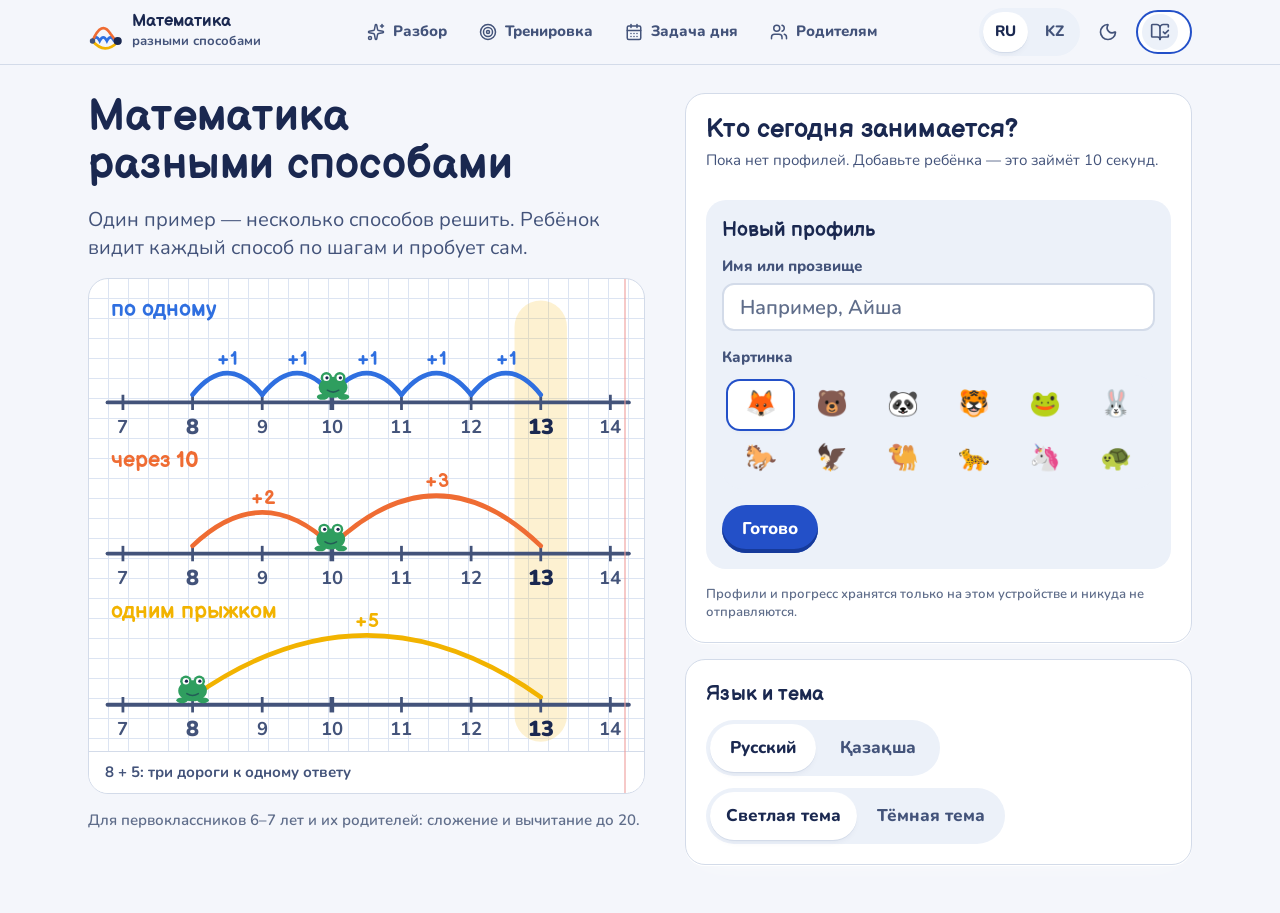
==== index.html @ a52cf0d3 "Сайт: сборка «Математика разными способами» Готовая сборка веб-приложения для GitHub Pages: index.ht" ====
<!doctype html>
<html lang="ru">
  <head>
    <meta charset="UTF-8" />
    <title>Математика разными способами</title>
    <meta name="viewport" content="width=device-width, initial-scale=1, viewport-fit=cover" />
    <meta name="description" content="Сложение и вычитание до 20 для первоклассников: каждый пример — несколькими способами, по шагам, на русском и казахском." />
    <meta name="color-scheme" content="light dark" />
    <link
      rel="icon"
      href="data:image/svg+xml,%3Csvg xmlns='http://www.w3.org/2000/svg' viewBox='0 0 40 40'%3E%3Crect width='40' height='40' rx='10' fill='%232350c8'/%3E%3Cpath d='M6 28 Q10 18 14 28 Q18 18 22 28' fill='none' stroke='%23fff' stroke-width='3' stroke-linecap='round'/%3E%3Cpath d='M6 28 Q20 6 33 27' fill='none' stroke='%23f2b300' stroke-width='3' stroke-linecap='round'/%3E%3Ccircle cx='33' cy='28' r='4' fill='%23fff'/%3E%3C/svg%3E"
    />
    <style>
      /* first paint before the bundle loads: the page background already follows the theme */
      :root { --paper: #f4f6fb; --ink: #1a2850; }
      @media (prefers-color-scheme: dark) { :root:not([data-theme='light']) { --paper: #151f1c; --ink: #eef3ec; color-scheme: dark; } }
      :root[data-theme='dark'] { --paper: #151f1c; --ink: #eef3ec; color-scheme: dark; }
      html, body { height: 100%; }
      body { margin: 0; background: var(--paper); color: var(--ink); }
    </style>
    <script type="module" crossorigin src="./assets/index-Cogs1xoX.js"></script>
    <link rel="stylesheet" crossorigin href="./assets/style-BTYSxOY4.css">
  </head>
  <body>
    <div id="root"></div>
    <noscript>Включите JavaScript, чтобы открыть приложение. / Қосымшаны ашу үшін JavaScript қосыңыз.</noscript>
  </body>
</html>
---- assets/style-BTYSxOY4.css ----
@font-face{font-family:Nunito Variable;font-style:normal;font-display:swap;font-weight:200 1000;src:url([data-uri]) format("woff2-variations");unicode-range:U+0460-052F,U+1C80-1C8A,U+20B4,U+2DE0-2DFF,U+A640-A69F,U+FE2E-FE2F}@font-face{font-family:Nunito Variable;font-style:normal;font-display:swap;font-weight:200 1000;src:url([data-uri]) format("woff2-variations");unicode-range:U+0301,U+0400-045F,U+0490-0491,U+04B0-04B1,U+2116}@font-face{font-family:Nunito Variable;font-style:normal;font-display:swap;font-weight:200 1000;src:url([data-uri]) format("woff2-variations");unicode-range:U+0000-00FF,U+0131,U+0152-0153,U+02BB-02BC,U+02C6,U+02DA,U+02DC,U+0304,U+0308,U+0329,U+2000-206F,U+20AC,U+2122,U+2191,U+2193,U+2212,U+2215,U+FEFF,U+FFFD}@font-face{font-family:Balsamiq Sans;font-style:normal;font-display:swap;font-weight:700;src:url([data-uri]) format("woff2");unicode-range:U+0460-052F,U+1C80-1C8A,U+20B4,U+2DE0-2DFF,U+A640-A69F,U+FE2E-FE2F}@font-face{font-family:Balsamiq Sans;font-style:normal;font-display:swap;font-weight:700;src:url([data-uri]) format("woff2");unicode-range:U+0301,U+0400-045F,U+0490-0491,U+04B0-04B1,U+2116}@font-face{font-family:Balsamiq Sans;font-style:normal;font-display:swap;font-weight:700;src:url([data-uri]) format("woff2");unicode-range:U+0000-00FF,U+0131,U+0152-0153,U+02BB-02BC,U+02C6,U+02DA,U+02DC,U+0304,U+0308,U+0329,U+2000-206F,U+20AC,U+2122,U+2191,U+2193,U+2212,U+2215,U+FEFF,U+FFFD}*,:before,:after{--tw-border-spacing-x: 0;--tw-border-spacing-y: 0;--tw-translate-x: 0;--tw-translate-y: 0;--tw-rotate: 0;--tw-skew-x: 0;--tw-skew-y: 0;--tw-scale-x: 1;--tw-scale-y: 1;--tw-pan-x: ;--tw-pan-y: ;--tw-pinch-zoom: ;--tw-scroll-snap-strictness: proximity;--tw-gradient-from-position: ;--tw-gradient-via-position: ;--tw-gradient-to-position: ;--tw-ordinal: ;--tw-slashed-zero: ;--tw-numeric-figure: ;--tw-numeric-spacing: ;--tw-numeric-fraction: ;--tw-ring-inset: ;--tw-ring-offset-width: 0px;--tw-ring-offset-color: #fff;--tw-ring-color: rgb(59 130 246 / .5);--tw-ring-offset-shadow: 0 0 #0000;--tw-ring-shadow: 0 0 #0000;--tw-shadow: 0 0 #0000;--tw-shadow-colored: 0 0 #0000;--tw-blur: ;--tw-brightness: ;--tw-contrast: ;--tw-grayscale: ;--tw-hue-rotate: ;--tw-invert: ;--tw-saturate: ;--tw-sepia: ;--tw-drop-shadow: ;--tw-backdrop-blur: ;--tw-backdrop-brightness: ;--tw-backdrop-contrast: ;--tw-backdrop-grayscale: ;--tw-backdrop-hue-rotate: ;--tw-backdrop-invert: ;--tw-backdrop-opacity: ;--tw-backdrop-saturate: ;--tw-backdrop-sepia: ;--tw-contain-size: ;--tw-contain-layout: ;--tw-contain-paint: ;--tw-contain-style: }::backdrop{--tw-border-spacing-x: 0;--tw-border-spacing-y: 0;--tw-translate-x: 0;--tw-translate-y: 0;--tw-rotate: 0;--tw-skew-x: 0;--tw-skew-y: 0;--tw-scale-x: 1;--tw-scale-y: 1;--tw-pan-x: ;--tw-pan-y: ;--tw-pinch-zoom: ;--tw-scroll-snap-strictness: proximity;--tw-gradient-from-position: ;--tw-gradient-via-position: ;--tw-gradient-to-position: ;--tw-ordinal: ;--tw-slashed-zero: ;--tw-numeric-figure: ;--tw-numeric-spacing: ;--tw-numeric-fraction: ;--tw-ring-inset: ;--tw-ring-offset-width: 0px;--tw-ring-offset-color: #fff;--tw-ring-color: rgb(59 130 246 / .5);--tw-ring-offset-shadow: 0 0 #0000;--tw-ring-shadow: 0 0 #0000;--tw-shadow: 0 0 #0000;--tw-shadow-colored: 0 0 #0000;--tw-blur: ;--tw-brightness: ;--tw-contrast: ;--tw-grayscale: ;--tw-hue-rotate: ;--tw-invert: ;--tw-saturate: ;--tw-sepia: ;--tw-drop-shadow: ;--tw-backdrop-blur: ;--tw-backdrop-brightness: ;--tw-backdrop-contrast: ;--tw-backdrop-grayscale: ;--tw-backdrop-hue-rotate: ;--tw-backdrop-invert: ;--tw-backdrop-opacity: ;--tw-backdrop-saturate: ;--tw-backdrop-sepia: ;--tw-contain-size: ;--tw-contain-layout: ;--tw-contain-paint: ;--tw-contain-style: }*,:before,:after{box-sizing:border-box;border-width:0;border-style:solid;border-color:#e5e7eb}:before,:after{--tw-content: ""}html,:host{line-height:1.5;-webkit-text-size-adjust:100%;-moz-tab-size:4;-o-tab-size:4;tab-size:4;font-family:ui-sans-serif,system-ui,sans-serif,"Apple Color Emoji","Segoe UI Emoji",Segoe UI Symbol,"Noto Color Emoji";font-feature-settings:normal;font-variation-settings:normal;-webkit-tap-highlight-color:transparent}body{margin:0;line-height:inherit}hr{height:0;color:inherit;border-top-width:1px}abbr:where([title]){-webkit-text-decoration:underline dotted;text-decoration:underline dotted}h1,h2,h3,h4,h5,h6{font-size:inherit;font-weight:inherit}a{color:inherit;text-decoration:inherit}b,strong{font-weight:bolder}code,kbd,samp,pre{font-family:ui-monospace,SFMono-Regular,Menlo,Monaco,Consolas,Liberation Mono,Courier New,monospace;font-feature-settings:normal;font-variation-settings:normal;font-size:1em}small{font-size:80%}sub,sup{font-size:75%;line-height:0;position:relative;vertical-align:baseline}sub{bottom:-.25em}sup{top:-.5em}table{text-indent:0;border-color:inherit;border-collapse:collapse}button,input,optgroup,select,textarea{font-family:inherit;font-feature-settings:inherit;font-variation-settings:inherit;font-size:100%;font-weight:inherit;line-height:inherit;letter-spacing:inherit;color:inherit;margin:0;padding:0}button,select{text-transform:none}button,input:where([type=button]),input:where([type=reset]),input:where([type=submit]){-webkit-appearance:button;background-color:transparent;background-image:none}:-moz-focusring{outline:auto}:-moz-ui-invalid{box-shadow:none}progress{vertical-align:baseline}::-webkit-inner-spin-button,::-webkit-outer-spin-button{height:auto}[type=search]{-webkit-appearance:textfield;outline-offset:-2px}::-webkit-search-decoration{-webkit-appearance:none}::-webkit-file-upload-button{-webkit-appearance:button;font:inherit}summary{display:list-item}blockquote,dl,dd,h1,h2,h3,h4,h5,h6,hr,figure,p,pre{margin:0}fieldset{margin:0;padding:0}legend{padding:0}ol,ul,menu{list-style:none;margin:0;padding:0}dialog{padding:0}textarea{resize:vertical}input::-moz-placeholder,textarea::-moz-placeholder{opacity:1;color:#9ca3af}input::placeholder,textarea::placeholder{opacity:1;color:#9ca3af}button,[role=button]{cursor:pointer}:disabled{cursor:default}img,svg,video,canvas,audio,iframe,embed,object{display:block;vertical-align:middle}img,video{max-width:100%;height:auto}[hidden]:where(:not([hidden=until-found])){display:none}html{-webkit-text-size-adjust:100%;-moz-text-size-adjust:100%;text-size-adjust:100%}body{margin:0;background:var(--paper);color:var(--ink);font-family:var(--font-body);font-size:1.0625rem;line-height:1.6;font-feature-settings:"tnum" 0;-webkit-font-smoothing:antialiased;-webkit-tap-highlight-color:transparent;overflow-x:hidden;overflow-x:clip}h1,h2,h3{font-family:var(--font-display);font-weight:700;text-wrap:balance;letter-spacing:.005em}button,input{font:inherit;color:inherit}:focus-visible{outline:3px solid var(--pen);outline-offset:2px}::-moz-selection{background:var(--pen-soft);color:var(--ink)}::selection{background:var(--pen-soft);color:var(--ink)}.notebook{position:relative;background-color:var(--sheet);background-image:linear-gradient(var(--grid) 1px,transparent 1px),linear-gradient(90deg,var(--grid) 1px,transparent 1px);background-size:20px 20px;background-position:-1px -1px}.notebook:after{content:"";position:absolute;top:0;bottom:0;right:18px;width:2px;background:var(--margin);opacity:.55;pointer-events:none}.math-line{font-family:var(--font-body);font-weight:800;font-variant-numeric:tabular-nums;letter-spacing:.01em}.label-caps{font-size:.8125rem;font-weight:800;letter-spacing:.06em;text-transform:uppercase}.no-scrollbar{scrollbar-width:none}.no-scrollbar::-webkit-scrollbar{display:none}.sr-only{position:absolute;width:1px;height:1px;padding:0;margin:-1px;overflow:hidden;clip:rect(0,0,0,0);white-space:nowrap;border-width:0}.fixed{position:fixed}.absolute{position:absolute}.relative{position:relative}.sticky{position:sticky}.inset-0{top:0;right:0;bottom:0;left:0}.inset-x-0{left:0;right:0}.inset-y-0{top:0;bottom:0}.bottom-0{bottom:0}.left-0{left:0}.left-1\/2{left:50%}.right-0{right:0}.right-3{right:.75rem}.top-1\/2{top:50%}.top-3{top:.75rem}.top-full{top:100%}.isolate{isolation:isolate}.-z-10{z-index:-10}.z-30{z-index:30}.z-40{z-index:40}.z-50{z-index:50}.order-1{order:1}.order-2{order:2}.col-span-2{grid-column:span 2 / span 2}.mx-auto{margin-left:auto;margin-right:auto}.-mt-2{margin-top:-.5rem}.mb-2{margin-bottom:.5rem}.mb-3{margin-bottom:.75rem}.ml-1\.5{margin-left:.375rem}.ml-auto{margin-left:auto}.mt-0\.5{margin-top:.125rem}.mt-1{margin-top:.25rem}.mt-2{margin-top:.5rem}.mt-3{margin-top:.75rem}.mt-4{margin-top:1rem}.mt-5{margin-top:1.25rem}.line-clamp-2{overflow:hidden;display:-webkit-box;-webkit-box-orient:vertical;-webkit-line-clamp:2}.line-clamp-3{overflow:hidden;display:-webkit-box;-webkit-box-orient:vertical;-webkit-line-clamp:3}.block{display:block}.inline-block{display:inline-block}.flex{display:flex}.inline-flex{display:inline-flex}.table{display:table}.grid{display:grid}.inline-grid{display:inline-grid}.hidden{display:none}.h-10{height:2.5rem}.h-11{height:2.75rem}.h-12{height:3rem}.h-14{height:3.5rem}.h-16{height:4rem}.h-2{height:.5rem}.h-20{height:5rem}.h-3{height:.75rem}.h-4{height:1rem}.h-5{height:1.25rem}.h-6{height:1.5rem}.h-7{height:1.75rem}.h-8{height:2rem}.h-9{height:2.25rem}.h-\[1\.25em\]{height:1.25em}.h-\[1\.45em\]{height:1.45em}.h-\[18px\]{height:18px}.h-\[4\.25rem\]{height:4.25rem}.h-\[68px\]{height:68px}.h-auto{height:auto}.h-full{height:100%}.max-h-\[180px\]{max-height:180px}.max-h-\[300px\]{max-height:300px}.max-h-\[calc\(100dvh-24px\)\]{max-height:calc(100dvh - 24px)}.min-h-10{min-height:2.5rem}.min-h-\[3\.5rem\]{min-height:3.5rem}.min-h-\[56px\]{min-height:56px}.min-h-\[60px\]{min-height:60px}.min-h-full{min-height:100%}.w-11{width:2.75rem}.w-12{width:3rem}.w-14{width:3.5rem}.w-16{width:4rem}.w-2{width:.5rem}.w-28{width:7rem}.w-4{width:1rem}.w-5{width:1.25rem}.w-6{width:1.5rem}.w-7{width:1.75rem}.w-8{width:2rem}.w-9{width:2.25rem}.w-\[1\.6em\]{width:1.6em}.w-\[18px\]{width:18px}.w-\[4\.25rem\]{width:4.25rem}.w-\[4\.5rem\]{width:4.5rem}.w-\[calc\(100vw-24px\)\]{width:calc(100vw - 24px)}.w-\[calc\(100vw-32px\)\]{width:calc(100vw - 32px)}.w-\[min\(18rem\,80vw\)\]{width:min(18rem,80vw)}.w-full{width:100%}.min-w-0{min-width:0px}.min-w-\[1\.6em\]{min-width:1.6em}.min-w-\[44px\]{min-width:44px}.min-w-\[8\.5rem\]{min-width:8.5rem}.max-w-2xl{max-width:42rem}.max-w-6xl{max-width:72rem}.max-w-\[16rem\]{max-width:16rem}.max-w-\[34rem\]{max-width:34rem}.max-w-\[65ch\]{max-width:65ch}.max-w-\[7rem\]{max-width:7rem}.max-w-full{max-width:100%}.max-w-md{max-width:28rem}.max-w-xl{max-width:36rem}.max-w-xs{max-width:20rem}.flex-1{flex:1 1 0%}.shrink{flex-shrink:1}.shrink-0{flex-shrink:0}.basis-\[14rem\]{flex-basis:14rem}.-translate-x-1\/2{--tw-translate-x: -50%;transform:translate(var(--tw-translate-x),var(--tw-translate-y)) rotate(var(--tw-rotate)) skew(var(--tw-skew-x)) skewY(var(--tw-skew-y)) scaleX(var(--tw-scale-x)) scaleY(var(--tw-scale-y))}.-translate-y-1\/2{--tw-translate-y: -50%;transform:translate(var(--tw-translate-x),var(--tw-translate-y)) rotate(var(--tw-rotate)) skew(var(--tw-skew-x)) skewY(var(--tw-skew-y)) scaleX(var(--tw-scale-x)) scaleY(var(--tw-scale-y))}.transform{transform:translate(var(--tw-translate-x),var(--tw-translate-y)) rotate(var(--tw-rotate)) skew(var(--tw-skew-x)) skewY(var(--tw-skew-y)) scaleX(var(--tw-scale-x)) scaleY(var(--tw-scale-y))}@keyframes pop{0%{transform:scale(.85);opacity:.4}60%{transform:scale(1.06);opacity:1}to{transform:scale(1);opacity:1}}.animate-pop{animation:pop .35s ease-out}@keyframes shake{0%,to{transform:translate(0)}20%{transform:translate(-6px)}40%{transform:translate(6px)}60%{transform:translate(-4px)}80%{transform:translate(4px)}}.animate-shake{animation:shake .45s ease-in-out}.touch-none{touch-action:none}.select-none{-webkit-user-select:none;-moz-user-select:none;user-select:none}.resize{resize:both}.scroll-mt-20{scroll-margin-top:5rem}.grid-cols-1{grid-template-columns:repeat(1,minmax(0,1fr))}.grid-cols-2{grid-template-columns:repeat(2,minmax(0,1fr))}.grid-cols-3{grid-template-columns:repeat(3,minmax(0,1fr))}.grid-cols-4{grid-template-columns:repeat(4,minmax(0,1fr))}.grid-cols-6{grid-template-columns:repeat(6,minmax(0,1fr))}.flex-col{flex-direction:column}.flex-wrap{flex-wrap:wrap}.place-items-center{place-items:center}.items-start{align-items:flex-start}.items-end{align-items:flex-end}.items-center{align-items:center}.items-baseline{align-items:baseline}.justify-start{justify-content:flex-start}.justify-end{justify-content:flex-end}.justify-center{justify-content:center}.justify-between{justify-content:space-between}.gap-1{gap:.25rem}.gap-1\.5{gap:.375rem}.gap-2{gap:.5rem}.gap-2\.5{gap:.625rem}.gap-3{gap:.75rem}.gap-4{gap:1rem}.gap-5{gap:1.25rem}.gap-6{gap:1.5rem}.gap-x-1\.5{-moz-column-gap:.375rem;column-gap:.375rem}.gap-x-2{-moz-column-gap:.5rem;column-gap:.5rem}.gap-x-3{-moz-column-gap:.75rem;column-gap:.75rem}.gap-y-1{row-gap:.25rem}.self-start{align-self:flex-start}.self-center{align-self:center}.self-stretch{align-self:stretch}.overflow-hidden{overflow:hidden}.overflow-x-auto{overflow-x:auto}.overflow-y-auto{overflow-y:auto}.truncate{overflow:hidden;text-overflow:ellipsis;white-space:nowrap}.whitespace-normal{white-space:normal}.whitespace-nowrap{white-space:nowrap}.whitespace-pre-line{white-space:pre-line}.rounded{border-radius:.25rem}.rounded-\[22px\]{border-radius:22px}.rounded-card{border-radius:20px}.rounded-chip{border-radius:12px}.rounded-full{border-radius:9999px}.rounded-sheet{border-radius:26px}.border{border-width:1px}.border-2{border-width:2px}.border-\[3px\]{border-width:3px}.border-b{border-bottom-width:1px}.border-t{border-top-width:1px}.border-dashed{border-style:dashed}.border-line{border-color:var(--line)}.border-ok{border-color:var(--ok)}.border-oops{border-color:var(--oops)}.border-pen{border-color:var(--pen)}.border-pen-soft{border-color:var(--pen-soft)}.border-ten{border-color:var(--ten)}.border-transparent{border-color:transparent}.bg-\[var\(--shadow\)\]{background-color:var(--shadow)}.bg-line{background-color:var(--line)}.bg-ok{background-color:var(--ok)}.bg-ok-soft{background-color:var(--ok-soft)}.bg-oops{background-color:var(--oops)}.bg-oops-soft{background-color:var(--oops-soft)}.bg-paper{background-color:var(--paper)}.bg-pen{background-color:var(--pen)}.bg-pen-soft{background-color:var(--pen-soft)}.bg-sheet{background-color:var(--sheet)}.bg-sheet-2{background-color:var(--sheet-2)}.bg-ten{background-color:var(--ten)}.fill-star{fill:var(--star)}.p-0\.5{padding:.125rem}.p-1{padding:.25rem}.p-1\.5{padding:.375rem}.p-2{padding:.5rem}.p-3{padding:.75rem}.p-4{padding:1rem}.p-5{padding:1.25rem}.p-6{padding:1.5rem}.px-0{padding-left:0;padding-right:0}.px-0\.5{padding-left:.125rem;padding-right:.125rem}.px-1{padding-left:.25rem;padding-right:.25rem}.px-1\.5{padding-left:.375rem;padding-right:.375rem}.px-2{padding-left:.5rem;padding-right:.5rem}.px-3{padding-left:.75rem;padding-right:.75rem}.px-3\.5{padding-left:.875rem;padding-right:.875rem}.px-4{padding-left:1rem;padding-right:1rem}.px-5{padding-left:1.25rem;padding-right:1.25rem}.px-7{padding-left:1.75rem;padding-right:1.75rem}.py-1{padding-top:.25rem;padding-bottom:.25rem}.py-1\.5{padding-top:.375rem;padding-bottom:.375rem}.py-2{padding-top:.5rem;padding-bottom:.5rem}.py-2\.5{padding-top:.625rem;padding-bottom:.625rem}.py-5{padding-top:1.25rem;padding-bottom:1.25rem}.py-6{padding-top:1.5rem;padding-bottom:1.5rem}.py-8{padding-top:2rem;padding-bottom:2rem}.pb-\[calc\(var\(--nav-h\)\+env\(safe-area-inset-bottom\,0px\)\+28px\)\]{padding-bottom:calc(var(--nav-h) + env(safe-area-inset-bottom,0px) + 28px)}.pl-1{padding-left:.25rem}.pr-1{padding-right:.25rem}.pr-12{padding-right:3rem}.pt-0\.5{padding-top:.125rem}.pt-1{padding-top:.25rem}.pt-14{padding-top:3.5rem}.pt-3{padding-top:.75rem}.pt-5{padding-top:1.25rem}.text-left{text-align:left}.text-center{text-align:center}.align-middle{vertical-align:middle}.font-display{font-family:var(--font-display)}.text-\[0\.75rem\]{font-size:.75rem}.text-\[0\.875rem\]{font-size:.875rem}.text-\[1\.05rem\]{font-size:1.05rem}.text-\[1\.2rem\]{font-size:1.2rem}.text-\[1\.35rem\]{font-size:1.35rem}.text-\[1\.3rem\]{font-size:1.3rem}.text-\[1\.5rem\]{font-size:1.5rem}.text-\[1\.6rem\]{font-size:1.6rem}.text-\[1\.75rem\]{font-size:1.75rem}.text-\[1\.7rem\]{font-size:1.7rem}.text-\[1\.8rem\]{font-size:1.8rem}.text-\[1\.9rem\]{font-size:1.9rem}.text-\[2\.4rem\]{font-size:2.4rem}.text-\[2\.6rem\]{font-size:2.6rem}.text-\[2rem\]{font-size:2rem}.text-body{font-size:1.0625rem;line-height:1.6rem}.text-cap{font-size:.8125rem;line-height:1.15rem}.text-h1{font-size:2.125rem;line-height:2.5rem}.text-h2{font-size:1.625rem;line-height:2rem}.text-lead{font-size:1.25rem;line-height:1.75rem}.text-small{font-size:.9375rem;line-height:1.35rem}.font-bold{font-weight:700}.font-extrabold{font-weight:800}.font-semibold{font-weight:600}.uppercase{text-transform:uppercase}.tabular-nums{--tw-numeric-spacing: tabular-nums;font-variant-numeric:var(--tw-ordinal) var(--tw-slashed-zero) var(--tw-numeric-figure) var(--tw-numeric-spacing) var(--tw-numeric-fraction)}.leading-10{line-height:2.5rem}.leading-7{line-height:1.75rem}.leading-8{line-height:2rem}.leading-\[1\.1\]{line-height:1.1}.leading-none{line-height:1}.leading-relaxed{line-height:1.625}.leading-snug{line-height:1.375}.leading-tight{line-height:1.25}.tracking-wide{letter-spacing:.025em}.text-ink{color:var(--ink)}.text-ink-2{color:var(--ink-2)}.text-ink-3{color:var(--ink-3)}.text-ok{color:var(--ok)}.text-oops{color:var(--oops)}.text-part-b{color:var(--part-b)}.text-pen{color:var(--pen)}.text-pen-ink{color:var(--pen-ink)}.text-sheet{color:var(--sheet)}.text-star{color:var(--star)}.text-ten{color:var(--ten)}.opacity-100{opacity:1}.opacity-50{opacity:.5}.opacity-80{opacity:.8}.shadow{--tw-shadow: 0 1px 3px 0 rgb(0 0 0 / .1), 0 1px 2px -1px rgb(0 0 0 / .1);--tw-shadow-colored: 0 1px 3px 0 var(--tw-shadow-color), 0 1px 2px -1px var(--tw-shadow-color);box-shadow:var(--tw-ring-offset-shadow, 0 0 #0000),var(--tw-ring-shadow, 0 0 #0000),var(--tw-shadow)}.shadow-\[inset_0_-3px_0_var\(--press\)\]{--tw-shadow: inset 0 -3px 0 var(--press);--tw-shadow-colored: inset 0 -3px 0 var(--tw-shadow-color);box-shadow:var(--tw-ring-offset-shadow, 0 0 #0000),var(--tw-ring-shadow, 0 0 #0000),var(--tw-shadow)}.shadow-\[inset_0_-4px_0_var\(--pen-edge\)\]{--tw-shadow: inset 0 -4px 0 var(--pen-edge);--tw-shadow-colored: inset 0 -4px 0 var(--tw-shadow-color);box-shadow:var(--tw-ring-offset-shadow, 0 0 #0000),var(--tw-ring-shadow, 0 0 #0000),var(--tw-shadow)}.shadow-\[inset_0_-4px_0_var\(--press\)\]{--tw-shadow: inset 0 -4px 0 var(--press);--tw-shadow-colored: inset 0 -4px 0 var(--tw-shadow-color);box-shadow:var(--tw-ring-offset-shadow, 0 0 #0000),var(--tw-ring-shadow, 0 0 #0000),var(--tw-shadow)}.shadow-lift{--tw-shadow: 0 2px 0 var(--line), 0 14px 34px -16px var(--shadow);--tw-shadow-colored: 0 2px 0 var(--tw-shadow-color), 0 14px 34px -16px var(--tw-shadow-color);box-shadow:var(--tw-ring-offset-shadow, 0 0 #0000),var(--tw-ring-shadow, 0 0 #0000),var(--tw-shadow)}.shadow-none{--tw-shadow: 0 0 #0000;--tw-shadow-colored: 0 0 #0000;box-shadow:var(--tw-ring-offset-shadow, 0 0 #0000),var(--tw-ring-shadow, 0 0 #0000),var(--tw-shadow)}.shadow-sheet{--tw-shadow: 0 1px 0 var(--line), 0 10px 30px -18px var(--shadow);--tw-shadow-colored: 0 1px 0 var(--tw-shadow-color), 0 10px 30px -18px var(--tw-shadow-color);box-shadow:var(--tw-ring-offset-shadow, 0 0 #0000),var(--tw-ring-shadow, 0 0 #0000),var(--tw-shadow);--tw-shadow-color: var(--sheet);--tw-shadow: var(--tw-shadow-colored)}.filter{filter:var(--tw-blur) var(--tw-brightness) var(--tw-contrast) var(--tw-grayscale) var(--tw-hue-rotate) var(--tw-invert) var(--tw-saturate) var(--tw-sepia) var(--tw-drop-shadow)}.backdrop-blur-\[2px\]{--tw-backdrop-blur: blur(2px);-webkit-backdrop-filter:var(--tw-backdrop-blur) var(--tw-backdrop-brightness) var(--tw-backdrop-contrast) var(--tw-backdrop-grayscale) var(--tw-backdrop-hue-rotate) var(--tw-backdrop-invert) var(--tw-backdrop-opacity) var(--tw-backdrop-saturate) var(--tw-backdrop-sepia);backdrop-filter:var(--tw-backdrop-blur) var(--tw-backdrop-brightness) var(--tw-backdrop-contrast) var(--tw-backdrop-grayscale) var(--tw-backdrop-hue-rotate) var(--tw-backdrop-invert) var(--tw-backdrop-opacity) var(--tw-backdrop-saturate) var(--tw-backdrop-sepia)}.transition{transition-property:color,background-color,border-color,text-decoration-color,fill,stroke,opacity,box-shadow,transform,filter,backdrop-filter;transition-timing-function:cubic-bezier(.4,0,.2,1);transition-duration:.15s}.transition-\[transform\,background-color\,border-color\]{transition-property:transform,background-color,border-color;transition-timing-function:cubic-bezier(.4,0,.2,1);transition-duration:.15s}.transition-\[transform\,background-color\]{transition-property:transform,background-color;transition-timing-function:cubic-bezier(.4,0,.2,1);transition-duration:.15s}.transition-\[transform\,box-shadow\,background-color\,border-color\,color\,filter\]{transition-property:transform,box-shadow,background-color,border-color,color,filter;transition-timing-function:cubic-bezier(.4,0,.2,1);transition-duration:.15s}.transition-all{transition-property:all;transition-timing-function:cubic-bezier(.4,0,.2,1);transition-duration:.15s}.transition-colors{transition-property:color,background-color,border-color,text-decoration-color,fill,stroke;transition-timing-function:cubic-bezier(.4,0,.2,1);transition-duration:.15s}.transition-transform{transition-property:transform;transition-timing-function:cubic-bezier(.4,0,.2,1);transition-duration:.15s}.duration-150{transition-duration:.15s}.duration-500{transition-duration:.5s}@keyframes enter{0%{opacity:var(--tw-enter-opacity, 1);transform:translate3d(var(--tw-enter-translate-x, 0),var(--tw-enter-translate-y, 0),0) scale3d(var(--tw-enter-scale, 1),var(--tw-enter-scale, 1),var(--tw-enter-scale, 1)) rotate(var(--tw-enter-rotate, 0))}}@keyframes exit{to{opacity:var(--tw-exit-opacity, 1);transform:translate3d(var(--tw-exit-translate-x, 0),var(--tw-exit-translate-y, 0),0) scale3d(var(--tw-exit-scale, 1),var(--tw-exit-scale, 1),var(--tw-exit-scale, 1)) rotate(var(--tw-exit-rotate, 0))}}.duration-150{animation-duration:.15s}.duration-500{animation-duration:.5s}.\[overflow-wrap\:anywhere\]{overflow-wrap:anywhere}:root{--paper: #f4f6fb;--sheet: #ffffff;--sheet-2: #ecf1f9;--grid: #dce4f2;--margin: #ee9d9b;--ink: #1a2850;--ink-2: #43537a;--ink-3: #5f6d8a;--line: #d3dbe9;--press: #c5cfe2;--pen: #2350c8;--pen-ink: #ffffff;--pen-soft: #e2eafc;--pen-edge: #163a9a;--frog: #2f9e5f;--eye: #ffffff;--part-a: #2f6fe0;--part-b: #ef6c33;--ten: #f2b300;--on-a: #ffffff;--on-b: #1a2850;--on-ten: #1a2850;--ok: #157f4f;--ok-soft: #dcf2e6;--oops: #c4384f;--oops-soft: #fbe4e8;--star: #f2a900;--shadow: rgba(26, 40, 80, .16);--font-display: "Balsamiq Sans", "Nunito Variable", ui-rounded, "Segoe UI", system-ui, sans-serif;--font-body: "Nunito Variable", ui-rounded, "SF Pro Rounded", "Segoe UI", Roboto, "Noto Sans", Arial, sans-serif;--bar-h: 64px;--nav-h: 68px}@media(prefers-color-scheme:dark){:root:not([data-theme=light]){--paper: #151f1c;--sheet: #1c2925;--sheet-2: #24342e;--grid: #2a3b35;--margin: #7c4a48;--ink: #eef3ec;--ink-2: #c4cfc6;--ink-3: #a3b2a8;--line: #33463f;--press: #0f1714;--pen: #92b5ff;--pen-ink: #0d1a33;--pen-soft: #233348;--pen-edge: #5b7fd0;--frog: #5cc98f;--eye: #f4f7f2;--part-a: #80aaff;--part-b: #ff9d6f;--ten: #ffd35a;--on-a: #0d1a33;--on-b: #2b1408;--on-ten: #2a2005;--ok: #6ad6a1;--ok-soft: #1b3a2c;--oops: #ff93a5;--oops-soft: #3c2329;--star: #ffd35a;--shadow: rgba(0, 0, 0, .45);color-scheme:dark}}:root[data-theme=dark]{--paper: #151f1c;--sheet: #1c2925;--sheet-2: #24342e;--grid: #2a3b35;--margin: #7c4a48;--ink: #eef3ec;--ink-2: #c4cfc6;--ink-3: #a3b2a8;--line: #33463f;--press: #0f1714;--pen: #92b5ff;--pen-ink: #0d1a33;--pen-soft: #233348;--pen-edge: #5b7fd0;--frog: #5cc98f;--eye: #f4f7f2;--part-a: #80aaff;--part-b: #ff9d6f;--ten: #ffd35a;--on-a: #0d1a33;--on-b: #2b1408;--on-ten: #2a2005;--ok: #6ad6a1;--ok-soft: #1b3a2c;--oops: #ff93a5;--oops-soft: #3c2329;--star: #ffd35a;--shadow: rgba(0, 0, 0, .45);color-scheme:dark}@media(prefers-reduced-motion:reduce){*,*:before,*:after{animation-duration:.01ms!important;animation-iteration-count:1!important;transition-duration:.01ms!important;scroll-behavior:auto!important}}.first-letter\:uppercase:first-letter{text-transform:uppercase}.placeholder\:font-semibold::-moz-placeholder{font-weight:600}.placeholder\:font-semibold::placeholder{font-weight:600}.placeholder\:text-ink-3::-moz-placeholder{color:var(--ink-3)}.placeholder\:text-ink-3::placeholder{color:var(--ink-3)}.hover\:border-pen:hover{border-color:var(--pen)}.hover\:bg-sheet-2:hover{background-color:var(--sheet-2)}.hover\:text-ink:hover{color:var(--ink)}.hover\:brightness-110:hover{--tw-brightness: brightness(1.1);filter:var(--tw-blur) var(--tw-brightness) var(--tw-contrast) var(--tw-grayscale) var(--tw-hue-rotate) var(--tw-invert) var(--tw-saturate) var(--tw-sepia) var(--tw-drop-shadow)}.hover\:brightness-\[0\.97\]:hover{--tw-brightness: brightness(.97);filter:var(--tw-blur) var(--tw-brightness) var(--tw-contrast) var(--tw-grayscale) var(--tw-hue-rotate) var(--tw-invert) var(--tw-saturate) var(--tw-sepia) var(--tw-drop-shadow)}.focus\:border-pen:focus{border-color:var(--pen)}.focus\:outline-none:focus{outline:2px solid transparent;outline-offset:2px}.focus-visible\:outline-none:focus-visible{outline:2px solid transparent;outline-offset:2px}.active\:translate-y-\[2px\]:active{--tw-translate-y: 2px;transform:translate(var(--tw-translate-x),var(--tw-translate-y)) rotate(var(--tw-rotate)) skew(var(--tw-skew-x)) skewY(var(--tw-skew-y)) scaleX(var(--tw-scale-x)) scaleY(var(--tw-scale-y))}.active\:shadow-\[inset_0_-1px_0_var\(--pen-edge\)\]:active{--tw-shadow: inset 0 -1px 0 var(--pen-edge);--tw-shadow-colored: inset 0 -1px 0 var(--tw-shadow-color);box-shadow:var(--tw-ring-offset-shadow, 0 0 #0000),var(--tw-ring-shadow, 0 0 #0000),var(--tw-shadow)}.active\:shadow-\[inset_0_-1px_0_var\(--press\)\]:active{--tw-shadow: inset 0 -1px 0 var(--press);--tw-shadow-colored: inset 0 -1px 0 var(--tw-shadow-color);box-shadow:var(--tw-ring-offset-shadow, 0 0 #0000),var(--tw-ring-shadow, 0 0 #0000),var(--tw-shadow)}.disabled\:pointer-events-none:disabled{pointer-events:none}.disabled\:opacity-25:disabled{opacity:.25}.disabled\:opacity-40:disabled{opacity:.4}.group:hover .group-hover\:translate-x-1{--tw-translate-x: .25rem;transform:translate(var(--tw-translate-x),var(--tw-translate-y)) rotate(var(--tw-rotate)) skew(var(--tw-skew-x)) skewY(var(--tw-skew-y)) scaleX(var(--tw-scale-x)) scaleY(var(--tw-scale-y))}.group:hover .group-hover\:text-pen{color:var(--pen)}.data-\[state\=checked\]\:translate-x-6[data-state=checked]{--tw-translate-x: 1.5rem;transform:translate(var(--tw-translate-x),var(--tw-translate-y)) rotate(var(--tw-rotate)) skew(var(--tw-skew-x)) skewY(var(--tw-skew-y)) scaleX(var(--tw-scale-x)) scaleY(var(--tw-scale-y))}.data-\[state\=unchecked\]\:translate-x-0[data-state=unchecked]{--tw-translate-x: 0px;transform:translate(var(--tw-translate-x),var(--tw-translate-y)) rotate(var(--tw-rotate)) skew(var(--tw-skew-x)) skewY(var(--tw-skew-y)) scaleX(var(--tw-scale-x)) scaleY(var(--tw-scale-y))}.data-\[state\=active\]\:bg-sheet[data-state=active]{background-color:var(--sheet)}.data-\[state\=checked\]\:bg-pen[data-state=checked]{background-color:var(--pen)}.data-\[state\=on\]\:bg-sheet[data-state=on]{background-color:var(--sheet)}.data-\[state\=active\]\:text-ink[data-state=active],.data-\[state\=on\]\:text-ink[data-state=on]{color:var(--ink)}.data-\[state\=active\]\:shadow-\[0_1px_0_var\(--line\)\,0_4px_10px_-6px_var\(--shadow\)\][data-state=active],.data-\[state\=on\]\:shadow-\[0_1px_0_var\(--line\)\,0_4px_10px_-6px_var\(--shadow\)\][data-state=on]{--tw-shadow: 0 1px 0 var(--line),0 4px 10px -6px var(--shadow);--tw-shadow-colored: 0 1px 0 var(--tw-shadow-color), 0 4px 10px -6px var(--tw-shadow-color);box-shadow:var(--tw-ring-offset-shadow, 0 0 #0000),var(--tw-ring-shadow, 0 0 #0000),var(--tw-shadow)}.data-\[state\=on\]\:ring-2[data-state=on]{--tw-ring-offset-shadow: var(--tw-ring-inset) 0 0 0 var(--tw-ring-offset-width) var(--tw-ring-offset-color);--tw-ring-shadow: var(--tw-ring-inset) 0 0 0 calc(2px + var(--tw-ring-offset-width)) var(--tw-ring-color);box-shadow:var(--tw-ring-offset-shadow),var(--tw-ring-shadow),var(--tw-shadow, 0 0 #0000)}.data-\[state\=on\]\:ring-pen[data-state=on]{--tw-ring-color: var(--pen)}.data-\[state\=open\]\:animate-in[data-state=open]{animation-name:enter;animation-duration:.15s;--tw-enter-opacity: initial;--tw-enter-scale: initial;--tw-enter-rotate: initial;--tw-enter-translate-x: initial;--tw-enter-translate-y: initial}.data-\[state\=open\]\:fade-in-0[data-state=open]{--tw-enter-opacity: 0}.data-\[state\=open\]\:zoom-in-95[data-state=open]{--tw-enter-scale: .95}@media(min-width:640px){.sm\:block{display:block}.sm\:inline{display:inline}.sm\:flex{display:flex}.sm\:inline-flex{display:inline-flex}.sm\:h-11{height:2.75rem}.sm\:h-14{height:3.5rem}.sm\:w-11{width:2.75rem}.sm\:flex-none{flex:none}.sm\:grid-cols-2{grid-template-columns:repeat(2,minmax(0,1fr))}.sm\:grid-cols-3{grid-template-columns:repeat(3,minmax(0,1fr))}.sm\:grid-cols-4{grid-template-columns:repeat(4,minmax(0,1fr))}.sm\:grid-cols-7{grid-template-columns:repeat(7,minmax(0,1fr))}.sm\:flex-row{flex-direction:row}.sm\:items-center{align-items:center}.sm\:justify-start{justify-content:flex-start}.sm\:justify-between{justify-content:space-between}.sm\:gap-2{gap:.5rem}.sm\:gap-3{gap:.75rem}.sm\:gap-5{gap:1.25rem}.sm\:self-auto{align-self:auto}.sm\:self-end{align-self:flex-end}.sm\:p-3{padding:.75rem}.sm\:p-4{padding:1rem}.sm\:p-5{padding:1.25rem}.sm\:p-6{padding:1.5rem}.sm\:px-3{padding-left:.75rem;padding-right:.75rem}.sm\:px-6{padding-left:1.5rem;padding-right:1.5rem}.sm\:pr-3{padding-right:.75rem}.sm\:pt-14{padding-top:3.5rem}.sm\:text-\[1\.5rem\]{font-size:1.5rem}.sm\:text-\[2\.75rem\]{font-size:2.75rem}.sm\:text-\[2rem\]{font-size:2rem}.sm\:text-\[3\.2rem\]{font-size:3.2rem}.sm\:text-body{font-size:1.0625rem;line-height:1.6rem}.sm\:text-small{font-size:.9375rem;line-height:1.35rem}}@media(min-width:768px){.md\:grid-cols-2{grid-template-columns:repeat(2,minmax(0,1fr))}}@media(min-width:1024px){.lg\:order-none{order:0}.lg\:col-span-1{grid-column:span 1 / span 1}.lg\:col-start-1{grid-column-start:1}.lg\:col-start-2{grid-column-start:2}.lg\:row-span-2{grid-row:span 2 / span 2}.lg\:row-start-1{grid-row-start:1}.lg\:row-start-2{grid-row-start:2}.lg\:ml-0{margin-left:0}.lg\:block{display:block}.lg\:flex{display:flex}.lg\:hidden{display:none}.lg\:grid-cols-1{grid-template-columns:repeat(1,minmax(0,1fr))}.lg\:grid-cols-2{grid-template-columns:repeat(2,minmax(0,1fr))}.lg\:grid-cols-\[minmax\(0\,1\.1fr\)_minmax\(0\,1fr\)\]{grid-template-columns:minmax(0,1.1fr) minmax(0,1fr)}.lg\:grid-cols-\[minmax\(0\,1\.2fr\)_minmax\(0\,1fr\)\]{grid-template-columns:minmax(0,1.2fr) minmax(0,1fr)}.lg\:grid-cols-\[minmax\(0\,1fr\)_minmax\(0\,1fr\)\]{grid-template-columns:minmax(0,1fr) minmax(0,1fr)}.lg\:grid-cols-\[minmax\(0\,340px\)_minmax\(0\,1fr\)\]{grid-template-columns:minmax(0,340px) minmax(0,1fr)}.lg\:grid-rows-\[auto_1fr\]{grid-template-rows:auto 1fr}.lg\:items-start{align-items:flex-start}.lg\:gap-x-10{-moz-column-gap:2.5rem;column-gap:2.5rem}.lg\:gap-y-4{row-gap:1rem}.lg\:pb-12{padding-bottom:3rem}.lg\:pt-7{padding-top:1.75rem}}@media(min-width:1280px){.xl\:inline{display:inline}}.\[\&_svg\]\:shrink-0 svg{flex-shrink:0}
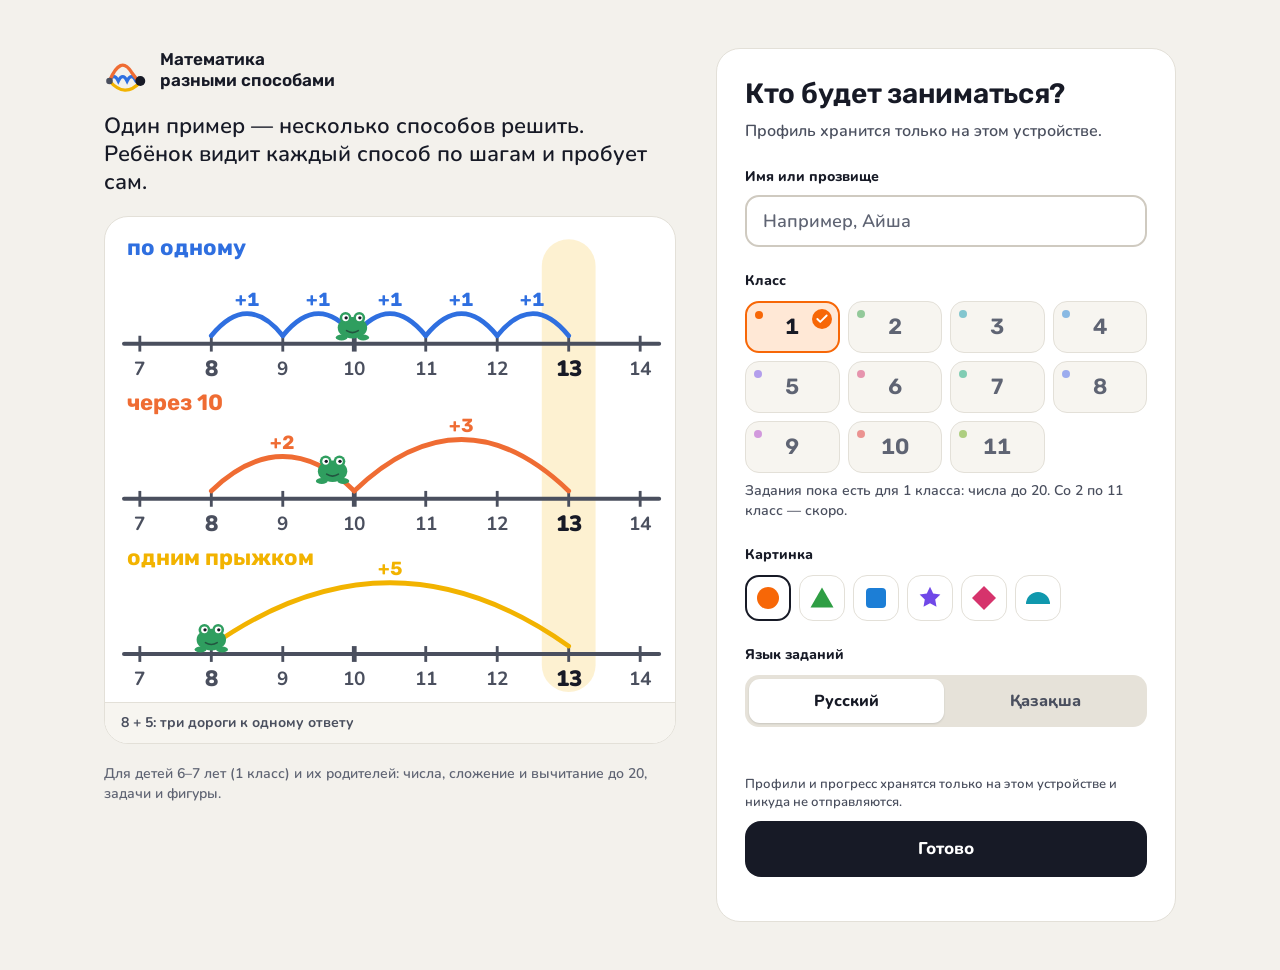
==== commit 52e39efc: "Publish current math UI with three additional counting methods" ====
--- a/index.html
+++ b/index.html
@@ -1,25 +1,27 @@
 <!doctype html>
-<html lang="ru">
+<html lang="ru" data-grade="1">
   <head>
     <meta charset="UTF-8" />
     <title>Математика разными способами</title>
     <meta name="viewport" content="width=device-width, initial-scale=1, viewport-fit=cover" />
-    <meta name="description" content="Сложение и вычитание до 20 для первоклассников: каждый пример — несколькими способами, по шагам, на русском и казахском." />
+    <meta name="description" content="Математика для 1 класса на русском и казахском: каждый пример — несколькими способами, по шагам. Задача дня, темы по программе, раздел для родителей." />
     <meta name="color-scheme" content="light dark" />
+    <meta name="theme-color" content="#f3f1ec" media="(prefers-color-scheme: light)" />
+    <meta name="theme-color" content="#13151c" media="(prefers-color-scheme: dark)" />
     <link
       rel="icon"
-      href="data:image/svg+xml,%3Csvg xmlns='http://www.w3.org/2000/svg' viewBox='0 0 40 40'%3E%3Crect width='40' height='40' rx='10' fill='%232350c8'/%3E%3Cpath d='M6 28 Q10 18 14 28 Q18 18 22 28' fill='none' stroke='%23fff' stroke-width='3' stroke-linecap='round'/%3E%3Cpath d='M6 28 Q20 6 33 27' fill='none' stroke='%23f2b300' stroke-width='3' stroke-linecap='round'/%3E%3Ccircle cx='33' cy='28' r='4' fill='%23fff'/%3E%3C/svg%3E"
+      href="data:image/svg+xml,%3Csvg xmlns='http://www.w3.org/2000/svg' viewBox='0 0 40 40'%3E%3Crect width='40' height='40' rx='10' fill='%23171a26'/%3E%3Cpath d='M6 28 Q10 18 14 28 Q18 18 22 28' fill='none' stroke='%236ea0ff' stroke-width='3' stroke-linecap='round'/%3E%3Cpath d='M6 28 Q20 6 33 27' fill='none' stroke='%23f76707' stroke-width='3' stroke-linecap='round'/%3E%3Ccircle cx='33' cy='28' r='4' fill='%23fff'/%3E%3C/svg%3E"
     />
     <style>
       /* first paint before the bundle loads: the page background already follows the theme */
-      :root { --paper: #f4f6fb; --ink: #1a2850; }
-      @media (prefers-color-scheme: dark) { :root:not([data-theme='light']) { --paper: #151f1c; --ink: #eef3ec; color-scheme: dark; } }
-      :root[data-theme='dark'] { --paper: #151f1c; --ink: #eef3ec; color-scheme: dark; }
+      :root { --paper: #f3f1ec; --ink: #171a26; }
+      @media (prefers-color-scheme: dark) { :root:not([data-theme='light']) { --paper: #13151c; --ink: #f2f0eb; color-scheme: dark; } }
+      :root[data-theme='dark'] { --paper: #13151c; --ink: #f2f0eb; color-scheme: dark; }
       html, body { height: 100%; }
       body { margin: 0; background: var(--paper); color: var(--ink); }
     </style>
-    <script type="module" crossorigin src="./assets/index-Cogs1xoX.js"></script>
-    <link rel="stylesheet" crossorigin href="./assets/style-BTYSxOY4.css">
+    <script type="module" crossorigin src="./assets/index-Dd9cwJqI.js"></script>
+    <link rel="stylesheet" crossorigin href="./assets/style-Ban0rUZg.css">
   </head>
   <body>
     <div id="root"></div>
--- a/assets/style-Ban0rUZg.css
+++ b/assets/style-Ban0rUZg.css
@@ -0,0 +1 @@
+@font-face{font-family:Nunito Variable;font-style:normal;font-display:swap;font-weight:200 1000;src:url([data-uri]) format("woff2-variations");unicode-range:U+0460-052F,U+1C80-1C8A,U+20B4,U+2DE0-2DFF,U+A640-A69F,U+FE2E-FE2F}@font-face{font-family:Nunito Variable;font-style:normal;font-display:swap;font-weight:200 1000;src:url([data-uri]) format("woff2-variations");unicode-range:U+0301,U+0400-045F,U+0490-0491,U+04B0-04B1,U+2116}@font-face{font-family:Nunito Variable;font-style:normal;font-display:swap;font-weight:200 1000;src:url([data-uri]) format("woff2-variations");unicode-range:U+0000-00FF,U+0131,U+0152-0153,U+02BB-02BC,U+02C6,U+02DA,U+02DC,U+0304,U+0308,U+0329,U+2000-206F,U+20AC,U+2122,U+2191,U+2193,U+2212,U+2215,U+FEFF,U+FFFD}@font-face{font-family:Rubik Variable;font-style:normal;font-display:swap;font-weight:300 900;src:url([data-uri]) format("woff2-variations");unicode-range:U+0460-052F,U+1C80-1C8A,U+20B4,U+2DE0-2DFF,U+A640-A69F,U+FE2E-FE2F}@font-face{font-family:Rubik Variable;font-style:normal;font-display:swap;font-weight:300 900;src:url([data-uri]) format("woff2-variations");unicode-range:U+0301,U+0400-045F,U+0490-0491,U+04B0-04B1,U+2116}@font-face{font-family:Rubik Variable;font-style:normal;font-display:swap;font-weight:300 900;src:url([data-uri]) format("woff2-variations");unicode-range:U+0000-00FF,U+0131,U+0152-0153,U+02BB-02BC,U+02C6,U+02DA,U+02DC,U+0304,U+0308,U+0329,U+2000-206F,U+20AC,U+2122,U+2191,U+2193,U+2212,U+2215,U+FEFF,U+FFFD}*,:before,:after{--tw-border-spacing-x: 0;--tw-border-spacing-y: 0;--tw-translate-x: 0;--tw-translate-y: 0;--tw-rotate: 0;--tw-skew-x: 0;--tw-skew-y: 0;--tw-scale-x: 1;--tw-scale-y: 1;--tw-pan-x: ;--tw-pan-y: ;--tw-pinch-zoom: ;--tw-scroll-snap-strictness: proximity;--tw-gradient-from-position: ;--tw-gradient-via-position: ;--tw-gradient-to-position: ;--tw-ordinal: ;--tw-slashed-zero: ;--tw-numeric-figure: ;--tw-numeric-spacing: ;--tw-numeric-fraction: ;--tw-ring-inset: ;--tw-ring-offset-width: 0px;--tw-ring-offset-color: #fff;--tw-ring-color: rgb(59 130 246 / .5);--tw-ring-offset-shadow: 0 0 #0000;--tw-ring-shadow: 0 0 #0000;--tw-shadow: 0 0 #0000;--tw-shadow-colored: 0 0 #0000;--tw-blur: ;--tw-brightness: ;--tw-contrast: ;--tw-grayscale: ;--tw-hue-rotate: ;--tw-invert: ;--tw-saturate: ;--tw-sepia: ;--tw-drop-shadow: ;--tw-backdrop-blur: ;--tw-backdrop-brightness: ;--tw-backdrop-contrast: ;--tw-backdrop-grayscale: ;--tw-backdrop-hue-rotate: ;--tw-backdrop-invert: ;--tw-backdrop-opacity: ;--tw-backdrop-saturate: ;--tw-backdrop-sepia: ;--tw-contain-size: ;--tw-contain-layout: ;--tw-contain-paint: ;--tw-contain-style: }::backdrop{--tw-border-spacing-x: 0;--tw-border-spacing-y: 0;--tw-translate-x: 0;--tw-translate-y: 0;--tw-rotate: 0;--tw-skew-x: 0;--tw-skew-y: 0;--tw-scale-x: 1;--tw-scale-y: 1;--tw-pan-x: ;--tw-pan-y: ;--tw-pinch-zoom: ;--tw-scroll-snap-strictness: proximity;--tw-gradient-from-position: ;--tw-gradient-via-position: ;--tw-gradient-to-position: ;--tw-ordinal: ;--tw-slashed-zero: ;--tw-numeric-figure: ;--tw-numeric-spacing: ;--tw-numeric-fraction: ;--tw-ring-inset: ;--tw-ring-offset-width: 0px;--tw-ring-offset-color: #fff;--tw-ring-color: rgb(59 130 246 / .5);--tw-ring-offset-shadow: 0 0 #0000;--tw-ring-shadow: 0 0 #0000;--tw-shadow: 0 0 #0000;--tw-shadow-colored: 0 0 #0000;--tw-blur: ;--tw-brightness: ;--tw-contrast: ;--tw-grayscale: ;--tw-hue-rotate: ;--tw-invert: ;--tw-saturate: ;--tw-sepia: ;--tw-drop-shadow: ;--tw-backdrop-blur: ;--tw-backdrop-brightness: ;--tw-backdrop-contrast: ;--tw-backdrop-grayscale: ;--tw-backdrop-hue-rotate: ;--tw-backdrop-invert: ;--tw-backdrop-opacity: ;--tw-backdrop-saturate: ;--tw-backdrop-sepia: ;--tw-contain-size: ;--tw-contain-layout: ;--tw-contain-paint: ;--tw-contain-style: }*,:before,:after{box-sizing:border-box;border-width:0;border-style:solid;border-color:#e5e7eb}:before,:after{--tw-content: ""}html,:host{line-height:1.5;-webkit-text-size-adjust:100%;-moz-tab-size:4;-o-tab-size:4;tab-size:4;font-family:ui-sans-serif,system-ui,sans-serif,"Apple Color Emoji","Segoe UI Emoji",Segoe UI Symbol,"Noto Color Emoji";font-feature-settings:normal;font-variation-settings:normal;-webkit-tap-highlight-color:transparent}body{margin:0;line-height:inherit}hr{height:0;color:inherit;border-top-width:1px}abbr:where([title]){-webkit-text-decoration:underline dotted;text-decoration:underline dotted}h1,h2,h3,h4,h5,h6{font-size:inherit;font-weight:inherit}a{color:inherit;text-decoration:inherit}b,strong{font-weight:bolder}code,kbd,samp,pre{font-family:ui-monospace,SFMono-Regular,Menlo,Monaco,Consolas,Liberation Mono,Courier New,monospace;font-feature-settings:normal;font-variation-settings:normal;font-size:1em}small{font-size:80%}sub,sup{font-size:75%;line-height:0;position:relative;vertical-align:baseline}sub{bottom:-.25em}sup{top:-.5em}table{text-indent:0;border-color:inherit;border-collapse:collapse}button,input,optgroup,select,textarea{font-family:inherit;font-feature-settings:inherit;font-variation-settings:inherit;font-size:100%;font-weight:inherit;line-height:inherit;letter-spacing:inherit;color:inherit;margin:0;padding:0}button,select{text-transform:none}button,input:where([type=button]),input:where([type=reset]),input:where([type=submit]){-webkit-appearance:button;background-color:transparent;background-image:none}:-moz-focusring{outline:auto}:-moz-ui-invalid{box-shadow:none}progress{vertical-align:baseline}::-webkit-inner-spin-button,::-webkit-outer-spin-button{height:auto}[type=search]{-webkit-appearance:textfield;outline-offset:-2px}::-webkit-search-decoration{-webkit-appearance:none}::-webkit-file-upload-button{-webkit-appearance:button;font:inherit}summary{display:list-item}blockquote,dl,dd,h1,h2,h3,h4,h5,h6,hr,figure,p,pre{margin:0}fieldset{margin:0;padding:0}legend{padding:0}ol,ul,menu{list-style:none;margin:0;padding:0}dialog{padding:0}textarea{resize:vertical}input::-moz-placeholder,textarea::-moz-placeholder{opacity:1;color:#9ca3af}input::placeholder,textarea::placeholder{opacity:1;color:#9ca3af}button,[role=button]{cursor:pointer}:disabled{cursor:default}img,svg,video,canvas,audio,iframe,embed,object{display:block;vertical-align:middle}img,video{max-width:100%;height:auto}[hidden]:where(:not([hidden=until-found])){display:none}html{-webkit-text-size-adjust:100%;-moz-text-size-adjust:100%;text-size-adjust:100%}body{margin:0;background:var(--paper);color:var(--ink);font-family:var(--font-body);font-size:1rem;line-height:1.5;-webkit-font-smoothing:antialiased;-webkit-tap-highlight-color:transparent;overflow-x:hidden;overflow-x:clip}h1,h2,h3,h4{margin:0;text-wrap:balance}h1{font-family:var(--font-display);font-weight:600;letter-spacing:-.01em}h2,h3,h4{font-family:var(--font-body);font-weight:800}p{margin:0}button,input{font:inherit;color:inherit}:focus-visible{outline:3px solid var(--ring);outline-offset:2px}::-moz-selection{background:var(--accent-soft);color:var(--ink)}::selection{background:var(--accent-soft);color:var(--ink)}.worksheet{background-color:var(--sheet-2)}.math-line{font-family:var(--font-display);font-weight:600;font-variant-numeric:tabular-nums;letter-spacing:0}.num{font-family:var(--font-display);font-weight:600;font-variant-numeric:tabular-nums}.label-caps{font-size:.75rem;line-height:1rem;font-weight:800;letter-spacing:.06em;text-transform:uppercase}.no-scrollbar{scrollbar-width:none}.no-scrollbar::-webkit-scrollbar{display:none}.screen-h{height:100vh;height:100dvh}.sr-only{position:absolute;width:1px;height:1px;padding:0;margin:-1px;overflow:hidden;clip:rect(0,0,0,0);white-space:nowrap;border-width:0}.static{position:static}.fixed{position:fixed}.absolute{position:absolute}.relative{position:relative}.sticky{position:sticky}.inset-0{top:0;right:0;bottom:0;left:0}.inset-x-0{left:0;right:0}.inset-y-0{top:0;bottom:0}.bottom-0{bottom:0}.left-0{left:0}.left-1\/2{left:50%}.left-2{left:.5rem}.right-0{right:0}.right-1\.5{right:.375rem}.right-3{right:.75rem}.top-0{top:0}.top-1\.5{top:.375rem}.top-1\/2{top:50%}.top-2{top:.5rem}.top-3{top:.75rem}.top-full{top:100%}.isolate{isolation:isolate}.-z-10{z-index:-10}.z-30{z-index:30}.z-40{z-index:40}.z-50{z-index:50}.order-2{order:2}.order-3{order:3}.col-span-2{grid-column:span 2 / span 2}.m-0{margin:0}.mx-auto{margin-left:auto;margin-right:auto}.-mt-2{margin-top:-.5rem}.mb-2{margin-bottom:.5rem}.mb-2\.5{margin-bottom:.625rem}.mb-3{margin-bottom:.75rem}.mb-5{margin-bottom:1.25rem}.ml-1\.5{margin-left:.375rem}.ml-auto{margin-left:auto}.mt-0\.5{margin-top:.125rem}.mt-1{margin-top:.25rem}.mt-1\.5{margin-top:.375rem}.mt-2{margin-top:.5rem}.mt-3{margin-top:.75rem}.mt-4{margin-top:1rem}.mt-5{margin-top:1.25rem}.mt-auto{margin-top:auto}.line-clamp-2{overflow:hidden;display:-webkit-box;-webkit-box-orient:vertical;-webkit-line-clamp:2}.line-clamp-3{overflow:hidden;display:-webkit-box;-webkit-box-orient:vertical;-webkit-line-clamp:3}.block{display:block}.inline-block{display:inline-block}.flex{display:flex}.inline-flex{display:inline-flex}.table{display:table}.grid{display:grid}.inline-grid{display:inline-grid}.contents{display:contents}.hidden{display:none}.h-1\.5{height:.375rem}.h-10{height:2.5rem}.h-11{height:2.75rem}.h-12{height:3rem}.h-14{height:3.5rem}.h-2{height:.5rem}.h-3\.5{height:.875rem}.h-4{height:1rem}.h-5{height:1.25rem}.h-6{height:1.5rem}.h-7{height:1.75rem}.h-8{height:2rem}.h-9{height:2.25rem}.h-\[1\.25em\]{height:1.25em}.h-\[18px\]{height:18px}.h-\[22px\]{height:22px}.h-\[26px\]{height:26px}.h-\[4\.25rem\]{height:4.25rem}.h-\[46px\]{height:46px}.h-\[52px\]{height:52px}.h-\[72px\]{height:72px}.h-\[var\(--nav-h\)\]{height:var(--nav-h)}.h-auto{height:auto}.h-full{height:100%}.h-screen{height:100vh}.max-h-\[180px\]{max-height:180px}.max-h-\[300px\]{max-height:300px}.max-h-\[calc\(100dvh-24px\)\]{max-height:calc(100dvh - 24px)}.min-h-0{min-height:0px}.min-h-11{min-height:2.75rem}.min-h-\[132px\]{min-height:132px}.min-h-\[3\.5rem\]{min-height:3.5rem}.min-h-\[56px\]{min-height:56px}.min-h-full{min-height:100%}.w-10{width:2.5rem}.w-11{width:2.75rem}.w-12{width:3rem}.w-14{width:3.5rem}.w-2{width:.5rem}.w-3\.5{width:.875rem}.w-4{width:1rem}.w-5{width:1.25rem}.w-6{width:1.5rem}.w-7{width:1.75rem}.w-8{width:2rem}.w-9{width:2.25rem}.w-\[1\.6em\]{width:1.6em}.w-\[18px\]{width:18px}.w-\[22px\]{width:22px}.w-\[26px\]{width:26px}.w-\[46px\]{width:46px}.w-\[calc\(100vw-24px\)\]{width:calc(100vw - 24px)}.w-\[calc\(100vw-32px\)\]{width:calc(100vw - 32px)}.w-\[min\(18rem\,80vw\)\]{width:min(18rem,80vw)}.w-full{width:100%}.min-w-0{min-width:0px}.min-w-\[1\.6em\]{min-width:1.6em}.min-w-\[15rem\]{min-width:15rem}.min-w-\[44px\]{min-width:44px}.min-w-\[8\.5rem\]{min-width:8.5rem}.min-w-\[80px\]{min-width:80px}.min-w-\[9\.5rem\]{min-width:9.5rem}.min-w-\[96px\]{min-width:96px}.max-w-2xl{max-width:42rem}.max-w-6xl{max-width:72rem}.max-w-\[1040px\]{max-width:1040px}.max-w-\[1120px\]{max-width:1120px}.max-w-\[16rem\]{max-width:16rem}.max-w-\[34rem\]{max-width:34rem}.max-w-\[65ch\]{max-width:65ch}.max-w-full{max-width:100%}.max-w-md{max-width:28rem}.max-w-xl{max-width:36rem}.max-w-xs{max-width:20rem}.flex-1{flex:1 1 0%}.shrink-0{flex-shrink:0}.-translate-x-1\/2{--tw-translate-x: -50%;transform:translate(var(--tw-translate-x),var(--tw-translate-y)) rotate(var(--tw-rotate)) skew(var(--tw-skew-x)) skewY(var(--tw-skew-y)) scaleX(var(--tw-scale-x)) scaleY(var(--tw-scale-y))}.-translate-y-1\/2{--tw-translate-y: -50%;transform:translate(var(--tw-translate-x),var(--tw-translate-y)) rotate(var(--tw-rotate)) skew(var(--tw-skew-x)) skewY(var(--tw-skew-y)) scaleX(var(--tw-scale-x)) scaleY(var(--tw-scale-y))}.transform{transform:translate(var(--tw-translate-x),var(--tw-translate-y)) rotate(var(--tw-rotate)) skew(var(--tw-skew-x)) skewY(var(--tw-skew-y)) scaleX(var(--tw-scale-x)) scaleY(var(--tw-scale-y))}@keyframes pop{0%{transform:scale(.85);opacity:.4}60%{transform:scale(1.06);opacity:1}to{transform:scale(1);opacity:1}}.animate-pop{animation:pop .35s ease-out}@keyframes shake{0%,to{transform:translate(0)}20%{transform:translate(-6px)}40%{transform:translate(6px)}60%{transform:translate(-4px)}80%{transform:translate(4px)}}.animate-shake{animation:shake .45s ease-in-out}.touch-none{touch-action:none}.select-none{-webkit-user-select:none;-moz-user-select:none;user-select:none}.resize{resize:both}.scroll-mt-4{scroll-margin-top:1rem}.list-none{list-style-type:none}.grid-cols-1{grid-template-columns:repeat(1,minmax(0,1fr))}.grid-cols-2{grid-template-columns:repeat(2,minmax(0,1fr))}.grid-cols-3{grid-template-columns:repeat(3,minmax(0,1fr))}.grid-cols-4{grid-template-columns:repeat(4,minmax(0,1fr))}.grid-cols-6{grid-template-columns:repeat(6,minmax(0,1fr))}.grid-cols-\[minmax\(0\,1fr\)_88px_76px\]{grid-template-columns:minmax(0,1fr) 88px 76px}.flex-col{flex-direction:column}.flex-wrap{flex-wrap:wrap}.place-items-center{place-items:center}.items-start{align-items:flex-start}.items-end{align-items:flex-end}.items-center{align-items:center}.items-baseline{align-items:baseline}.justify-start{justify-content:flex-start}.justify-end{justify-content:flex-end}.justify-center{justify-content:center}.justify-between{justify-content:space-between}.gap-1{gap:.25rem}.gap-1\.5{gap:.375rem}.gap-10{gap:2.5rem}.gap-2{gap:.5rem}.gap-2\.5{gap:.625rem}.gap-3{gap:.75rem}.gap-3\.5{gap:.875rem}.gap-4{gap:1rem}.gap-5{gap:1.25rem}.gap-6{gap:1.5rem}.gap-x-1\.5{-moz-column-gap:.375rem;column-gap:.375rem}.gap-x-2{-moz-column-gap:.5rem;column-gap:.5rem}.gap-x-3{-moz-column-gap:.75rem;column-gap:.75rem}.gap-y-1{row-gap:.25rem}.self-start{align-self:flex-start}.self-center{align-self:center}.overflow-hidden{overflow:hidden}.overflow-x-auto{overflow-x:auto}.overflow-y-auto{overflow-y:auto}.overscroll-contain{overscroll-behavior:contain}.truncate{overflow:hidden;text-overflow:ellipsis;white-space:nowrap}.whitespace-normal{white-space:normal}.whitespace-nowrap{white-space:nowrap}.whitespace-pre-line{white-space:pre-line}.rounded{border-radius:.25rem}.rounded-\[11px\]{border-radius:11px}.rounded-\[14px\]{border-radius:14px}.rounded-\[16px\]{border-radius:16px}.rounded-\[18px\]{border-radius:18px}.rounded-btn{border-radius:16px}.rounded-card{border-radius:20px}.rounded-chip{border-radius:12px}.rounded-full{border-radius:9999px}.rounded-sheet{border-radius:24px}.rounded-t-\[28px\]{border-top-left-radius:28px;border-top-right-radius:28px}.border{border-width:1px}.border-0{border-width:0px}.border-2{border-width:2px}.border-\[3px\]{border-width:3px}.border-r{border-right-width:1px}.border-t{border-top-width:1px}.border-dashed{border-style:dashed}.border-accent{border-color:var(--accent)}.border-ink{border-color:var(--ink)}.border-line{border-color:var(--line)}.border-line-2{border-color:var(--line-2)}.border-ok{border-color:var(--ok)}.border-oops{border-color:var(--oops)}.border-pen{border-color:var(--pen)}.border-transparent{border-color:transparent}.bg-\[var\(--shadow\)\]{background-color:var(--shadow)}.bg-accent{background-color:var(--accent)}.bg-accent-ink{background-color:var(--accent-ink)}.bg-accent-soft{background-color:var(--accent-soft)}.bg-g1{background-color:var(--g1)}.bg-g10{background-color:var(--g10)}.bg-g11{background-color:var(--g11)}.bg-g2{background-color:var(--g2)}.bg-g3{background-color:var(--g3)}.bg-g4{background-color:var(--g4)}.bg-g5{background-color:var(--g5)}.bg-g6{background-color:var(--g6)}.bg-g7{background-color:var(--g7)}.bg-g8{background-color:var(--g8)}.bg-g9{background-color:var(--g9)}.bg-hint-soft{background-color:var(--hint-soft)}.bg-ink{background-color:var(--ink)}.bg-line-2{background-color:var(--line-2)}.bg-night{background-color:var(--night)}.bg-night-ink{background-color:var(--night-ink)}.bg-night-ok{background-color:var(--night-ok)}.bg-night-oops{background-color:var(--night-oops)}.bg-night-track{background-color:var(--night-track)}.bg-ok{background-color:var(--ok)}.bg-ok-soft{background-color:var(--ok-soft)}.bg-oops{background-color:var(--oops)}.bg-oops-soft{background-color:var(--oops-soft)}.bg-paper{background-color:var(--paper)}.bg-pen{background-color:var(--pen)}.bg-sheet{background-color:var(--sheet)}.bg-sheet-2{background-color:var(--sheet-2)}.bg-ten{background-color:var(--ten)}.bg-track{background-color:var(--track)}.bg-transparent{background-color:transparent}.bg-tray{background-color:var(--tray)}.fill-star{fill:var(--star)}.p-0{padding:0}.p-0\.5{padding:.125rem}.p-1{padding:.25rem}.p-1\.5{padding:.375rem}.p-2{padding:.5rem}.p-3{padding:.75rem}.p-3\.5{padding:.875rem}.p-4{padding:1rem}.p-5{padding:1.25rem}.p-6{padding:1.5rem}.p-\[7px\]{padding:7px}.px-0\.5{padding-left:.125rem;padding-right:.125rem}.px-1{padding-left:.25rem;padding-right:.25rem}.px-1\.5{padding-left:.375rem;padding-right:.375rem}.px-2{padding-left:.5rem;padding-right:.5rem}.px-2\.5{padding-left:.625rem;padding-right:.625rem}.px-3{padding-left:.75rem;padding-right:.75rem}.px-3\.5{padding-left:.875rem;padding-right:.875rem}.px-4{padding-left:1rem;padding-right:1rem}.px-5{padding-left:1.25rem;padding-right:1.25rem}.px-6{padding-left:1.5rem;padding-right:1.5rem}.py-0\.5{padding-top:.125rem;padding-bottom:.125rem}.py-1{padding-top:.25rem;padding-bottom:.25rem}.py-10{padding-top:2.5rem;padding-bottom:2.5rem}.py-12{padding-top:3rem;padding-bottom:3rem}.py-2{padding-top:.5rem;padding-bottom:.5rem}.py-2\.5{padding-top:.625rem;padding-bottom:.625rem}.py-3{padding-top:.75rem;padding-bottom:.75rem}.py-4{padding-top:1rem;padding-bottom:1rem}.py-7{padding-top:1.75rem;padding-bottom:1.75rem}.py-8{padding-top:2rem;padding-bottom:2rem}.py-\[11px\]{padding-top:11px;padding-bottom:11px}.pb-1\.5{padding-bottom:.375rem}.pb-5{padding-bottom:1.25rem}.pb-\[200px\]{padding-bottom:200px}.pb-\[calc\(var\(--nav-h\)\+env\(safe-area-inset-bottom\,0px\)\+20px\)\]{padding-bottom:calc(var(--nav-h) + env(safe-area-inset-bottom,0px) + 20px)}.pl-1{padding-left:.25rem}.pl-1\.5{padding-left:.375rem}.pl-4{padding-left:1rem}.pl-\[15px\]{padding-left:15px}.pr-12{padding-right:3rem}.pr-2\.5{padding-right:.625rem}.pr-3{padding-right:.75rem}.pr-4{padding-right:1rem}.pr-\[11px\]{padding-right:11px}.pr-\[9px\]{padding-right:9px}.pt-1{padding-top:.25rem}.pt-1\.5{padding-top:.375rem}.pt-14{padding-top:3.5rem}.pt-2{padding-top:.5rem}.pt-3{padding-top:.75rem}.pt-3\.5{padding-top:.875rem}.pt-5{padding-top:1.25rem}.pt-6{padding-top:1.5rem}.pt-7{padding-top:1.75rem}.text-left{text-align:left}.text-center{text-align:center}.text-right{text-align:right}.align-middle{vertical-align:middle}.font-display{font-family:var(--font-display)}.text-\[0\.6875rem\]{font-size:.6875rem}.text-\[0\.75rem\]{font-size:.75rem}.text-\[0\.875rem\]{font-size:.875rem}.text-\[0\.9375rem\]{font-size:.9375rem}.text-\[1\.05rem\]{font-size:1.05rem}.text-\[1\.0625rem\]{font-size:1.0625rem}.text-\[1\.25rem\]{font-size:1.25rem}.text-\[1\.375rem\]{font-size:1.375rem}.text-\[1\.3rem\]{font-size:1.3rem}.text-\[1\.5rem\]{font-size:1.5rem}.text-\[1\.625rem\]{font-size:1.625rem}.text-\[1\.75rem\]{font-size:1.75rem}.text-\[1\.875rem\]{font-size:1.875rem}.text-\[2\.25rem\]{font-size:2.25rem}.text-\[2\.5rem\]{font-size:2.5rem}.text-\[2rem\]{font-size:2rem}.text-body{font-size:1rem;line-height:1.5rem}.text-cap{font-size:.8125rem;line-height:1.125rem}.text-h1{font-size:1.75rem;line-height:2.125rem}.text-h2{font-size:1.375rem;line-height:1.75rem}.text-lead{font-size:1.125rem;line-height:1.625rem}.text-small{font-size:.875rem;line-height:1.25rem}.font-bold{font-weight:700}.font-extrabold{font-weight:800}.font-medium{font-weight:500}.font-semibold{font-weight:600}.uppercase{text-transform:uppercase}.tabular-nums{--tw-numeric-spacing: tabular-nums;font-variant-numeric:var(--tw-ordinal) var(--tw-slashed-zero) var(--tw-numeric-figure) var(--tw-numeric-spacing) var(--tw-numeric-fraction)}.leading-10{line-height:2.5rem}.leading-7{line-height:1.75rem}.leading-8{line-height:2rem}.leading-none{line-height:1}.leading-relaxed{line-height:1.625}.leading-snug{line-height:1.375}.leading-tight{line-height:1.25}.tracking-wide{letter-spacing:.025em}.text-\[var\(--g1\)\]{color:var(--g1)}.text-\[var\(--star-edge\)\]{color:var(--star-edge)}.text-accent-ink{color:var(--accent-ink)}.text-hint-ink{color:var(--hint-ink)}.text-ink{color:var(--ink)}.text-ink-2{color:var(--ink-2)}.text-ink-3{color:var(--ink-3)}.text-night{color:var(--night)}.text-night-2{color:var(--night-2)}.text-night-ink{color:var(--night-ink)}.text-ok{color:var(--ok)}.text-ok-ink{color:var(--ok-ink)}.text-oops-ink{color:var(--oops-ink)}.text-pen-ink{color:var(--pen-ink)}.text-sheet{color:var(--sheet)}.text-star{color:var(--star)}.text-white{--tw-text-opacity: 1;color:rgb(255 255 255 / var(--tw-text-opacity, 1))}.opacity-100{opacity:1}.opacity-40{opacity:.4}.opacity-50{opacity:.5}.opacity-80{opacity:.8}.shadow{--tw-shadow: 0 1px 3px 0 rgb(0 0 0 / .1), 0 1px 2px -1px rgb(0 0 0 / .1);--tw-shadow-colored: 0 1px 3px 0 var(--tw-shadow-color), 0 1px 2px -1px var(--tw-shadow-color);box-shadow:var(--tw-ring-offset-shadow, 0 0 #0000),var(--tw-ring-shadow, 0 0 #0000),var(--tw-shadow)}.shadow-\[0_-1px_0_var\(--line\)\]{--tw-shadow: 0 -1px 0 var(--line);--tw-shadow-colored: 0 -1px 0 var(--tw-shadow-color);box-shadow:var(--tw-ring-offset-shadow, 0 0 #0000),var(--tw-ring-shadow, 0 0 #0000),var(--tw-shadow)}.shadow-key{--tw-shadow: inset 0 -3px 0 var(--press);--tw-shadow-colored: inset 0 -3px 0 var(--tw-shadow-color);box-shadow:var(--tw-ring-offset-shadow, 0 0 #0000),var(--tw-ring-shadow, 0 0 #0000),var(--tw-shadow)}.shadow-lift{--tw-shadow: 0 2px 0 var(--line), 0 14px 34px -16px var(--shadow);--tw-shadow-colored: 0 2px 0 var(--tw-shadow-color), 0 14px 34px -16px var(--tw-shadow-color);box-shadow:var(--tw-ring-offset-shadow, 0 0 #0000),var(--tw-ring-shadow, 0 0 #0000),var(--tw-shadow)}.shadow-none{--tw-shadow: 0 0 #0000;--tw-shadow-colored: 0 0 #0000;box-shadow:var(--tw-ring-offset-shadow, 0 0 #0000),var(--tw-ring-shadow, 0 0 #0000),var(--tw-shadow)}.outline-none{outline:2px solid transparent;outline-offset:2px}.outline{outline-style:solid}.ring-1{--tw-ring-offset-shadow: var(--tw-ring-inset) 0 0 0 var(--tw-ring-offset-width) var(--tw-ring-offset-color);--tw-ring-shadow: var(--tw-ring-inset) 0 0 0 calc(1px + var(--tw-ring-offset-width)) var(--tw-ring-color);box-shadow:var(--tw-ring-offset-shadow),var(--tw-ring-shadow),var(--tw-shadow, 0 0 #0000)}.ring-night-track{--tw-ring-color: var(--night-track)}.filter{filter:var(--tw-blur) var(--tw-brightness) var(--tw-contrast) var(--tw-grayscale) var(--tw-hue-rotate) var(--tw-invert) var(--tw-saturate) var(--tw-sepia) var(--tw-drop-shadow)}.backdrop-blur-\[2px\]{--tw-backdrop-blur: blur(2px);-webkit-backdrop-filter:var(--tw-backdrop-blur) var(--tw-backdrop-brightness) var(--tw-backdrop-contrast) var(--tw-backdrop-grayscale) var(--tw-backdrop-hue-rotate) var(--tw-backdrop-invert) var(--tw-backdrop-opacity) var(--tw-backdrop-saturate) var(--tw-backdrop-sepia);backdrop-filter:var(--tw-backdrop-blur) var(--tw-backdrop-brightness) var(--tw-backdrop-contrast) var(--tw-backdrop-grayscale) var(--tw-backdrop-hue-rotate) var(--tw-backdrop-invert) var(--tw-backdrop-opacity) var(--tw-backdrop-saturate) var(--tw-backdrop-sepia)}.transition{transition-property:color,background-color,border-color,text-decoration-color,fill,stroke,opacity,box-shadow,transform,filter,backdrop-filter;transition-timing-function:cubic-bezier(.4,0,.2,1);transition-duration:.15s}.transition-\[transform\,background-color\,border-color\,box-shadow\]{transition-property:transform,background-color,border-color,box-shadow;transition-timing-function:cubic-bezier(.4,0,.2,1);transition-duration:.15s}.transition-\[transform\,background-color\,border-color\,color\,filter\,opacity\]{transition-property:transform,background-color,border-color,color,filter,opacity;transition-timing-function:cubic-bezier(.4,0,.2,1);transition-duration:.15s}.transition-\[transform\,box-shadow\]{transition-property:transform,box-shadow;transition-timing-function:cubic-bezier(.4,0,.2,1);transition-duration:.15s}.transition-\[width\]{transition-property:width;transition-timing-function:cubic-bezier(.4,0,.2,1);transition-duration:.15s}.transition-all{transition-property:all;transition-timing-function:cubic-bezier(.4,0,.2,1);transition-duration:.15s}.transition-colors{transition-property:color,background-color,border-color,text-decoration-color,fill,stroke;transition-timing-function:cubic-bezier(.4,0,.2,1);transition-duration:.15s}.transition-transform{transition-property:transform;transition-timing-function:cubic-bezier(.4,0,.2,1);transition-duration:.15s}.duration-150{transition-duration:.15s}.duration-500{transition-duration:.5s}@keyframes enter{0%{opacity:var(--tw-enter-opacity, 1);transform:translate3d(var(--tw-enter-translate-x, 0),var(--tw-enter-translate-y, 0),0) scale3d(var(--tw-enter-scale, 1),var(--tw-enter-scale, 1),var(--tw-enter-scale, 1)) rotate(var(--tw-enter-rotate, 0))}}@keyframes exit{to{opacity:var(--tw-exit-opacity, 1);transform:translate3d(var(--tw-exit-translate-x, 0),var(--tw-exit-translate-y, 0),0) scale3d(var(--tw-exit-scale, 1),var(--tw-exit-scale, 1),var(--tw-exit-scale, 1)) rotate(var(--tw-exit-rotate, 0))}}.duration-150{animation-duration:.15s}.duration-500{animation-duration:.5s}.running{animation-play-state:running}.\[overflow-wrap\:anywhere\]{overflow-wrap:anywhere}:root{--paper: #f3f1ec;--sheet: #ffffff;--sheet-2: #f7f5f0;--track: #e6e2d9;--tray: #e9e6df;--line: #e3e0d8;--line-2: #cfcac0;--press: #cfcac0;--ink: #171a26;--ink-2: #4a4f5e;--ink-3: #5f6473;--pen: #171a26;--pen-ink: #ffffff;--ring: #1c7ed6;--ok: #2f9e44;--ok-ink: #1f6b30;--ok-soft: #ddf2e1;--oops: #e03131;--oops-ink: #b02525;--oops-soft: #fde7e7;--hint-soft: #fff3d6;--hint-ink: #8a5a00;--star: #f59f00;--star-edge: #b66d00;--shadow: rgba(23, 26, 38, .14);--night: #171a26;--night-ink: #ffffff;--night-2: #c9cbd3;--night-track: #3a3e4e;--night-ok: #69db7c;--night-oops: #ff8787;--part-a: #2f6fe0;--part-b: #ef6c33;--ten: #f2b300;--on-a: #ffffff;--on-b: #171a26;--on-ten: #171a26;--frog: #2f9e5f;--eye: #ffffff;--g1: #f76707;--g2: #2f9e44;--g3: #1098ad;--g4: #1c7ed6;--g5: #7048e8;--g6: #d6336c;--g7: #0ca678;--g8: #4263eb;--g9: #ae3ec9;--g10: #e03131;--g11: #66a80f;--accent: var(--g1);--accent-soft: #ffe8d6;--accent-ink: #a3460a;--font-display: "Rubik Variable", "Nunito Variable", ui-rounded, "Segoe UI", system-ui, sans-serif;--font-body: "Nunito Variable", ui-rounded, "SF Pro Rounded", "Segoe UI", Roboto, "Noto Sans", Arial, sans-serif;--nav-h: 72px}:root[data-grade="2"]{--accent: var(--g2);--accent-soft: #ddf2e1;--accent-ink: #1f6b30}:root[data-grade="3"]{--accent: var(--g3);--accent-soft: #d5f0f4;--accent-ink: #0b6170}:root[data-grade="4"]{--accent: var(--g4);--accent-soft: #dcebfa;--accent-ink: #15599a}:root[data-grade="5"]{--accent: var(--g5);--accent-soft: #e9e3fc;--accent-ink: #5132b8}:root[data-grade="6"]{--accent: var(--g6);--accent-soft: #fbe4ec;--accent-ink: #a61e4d}:root[data-grade="7"]{--accent: var(--g7);--accent-soft: #d4f5ea;--accent-ink: #0b6b4f}:root[data-grade="8"]{--accent: var(--g8);--accent-soft: #e3e8fd;--accent-ink: #2f44b0}:root[data-grade="9"]{--accent: var(--g9);--accent-soft: #f5e3fa;--accent-ink: #7f2a96}:root[data-grade="10"]{--accent: var(--g10);--accent-soft: #fde4e4;--accent-ink: #a51e1e}:root[data-grade="11"]{--accent: var(--g11);--accent-soft: #ebf6d8;--accent-ink: #3f6b06}@media(prefers-color-scheme:dark){:root:not([data-theme=light]){--paper: #13151c;--sheet: #1c1f29;--sheet-2: #232733;--track: #2a2e3b;--tray: #191c25;--line: #313646;--line-2: #454b5e;--press: #0b0d12;--ink: #f2f0eb;--ink-2: #c3c6d0;--ink-3: #a2a6b3;--pen: #f2f0eb;--pen-ink: #13151c;--ring: #74c0fc;--ok: #51cf66;--ok-ink: #8ce99a;--ok-soft: #1d3424;--oops: #ff6b6b;--oops-ink: #ffa8a8;--oops-soft: #3a2024;--hint-soft: #3a2f14;--hint-ink: #ffd8a8;--star: #ffd43b;--star-edge: #f59f00;--shadow: rgba(0, 0, 0, .5);--night: #262a38;--night-ink: #f2f0eb;--night-2: #c3c6d0;--night-track: #3f4456;--part-a: #80aaff;--part-b: #ff9d6f;--ten: #ffd35a;--on-a: #0d1a33;--on-b: #2b1408;--on-ten: #2a2005;--frog: #5cc98f;--eye: #f4f7f2;--g1: #ff922b;--g2: #51cf66;--g3: #3bc9db;--g4: #4dabf7;--g5: #9775fa;--g6: #f06595;--g7: #38d9a9;--g8: #748ffc;--g9: #da77f2;--g10: #ff6b6b;--g11: #a9e34b;--accent-soft: #3a2616;--accent-ink: #ffc078;color-scheme:dark}:root:not([data-theme=light])[data-grade="2"]{--accent-soft: #1d3424;--accent-ink: #8ce99a}:root:not([data-theme=light])[data-grade="3"]{--accent-soft: #14343a;--accent-ink: #99e9f2}:root:not([data-theme=light])[data-grade="4"]{--accent-soft: #172f45;--accent-ink: #a5d8ff}:root:not([data-theme=light])[data-grade="5"]{--accent-soft: #2a2346;--accent-ink: #d0bfff}:root:not([data-theme=light])[data-grade="6"]{--accent-soft: #3d1d2a;--accent-ink: #fcc2d7}:root:not([data-theme=light])[data-grade="7"]{--accent-soft: #12352c;--accent-ink: #96f2d7}:root:not([data-theme=light])[data-grade="8"]{--accent-soft: #1e2547;--accent-ink: #bac8ff}:root:not([data-theme=light])[data-grade="9"]{--accent-soft: #35203d;--accent-ink: #eebefa}:root:not([data-theme=light])[data-grade="10"]{--accent-soft: #3d1b1b;--accent-ink: #ffc9c9}:root:not([data-theme=light])[data-grade="11"]{--accent-soft: #26330f;--accent-ink: #d8f5a2}}:root[data-theme=dark]{--paper: #13151c;--sheet: #1c1f29;--sheet-2: #232733;--track: #2a2e3b;--tray: #191c25;--line: #313646;--line-2: #454b5e;--press: #0b0d12;--ink: #f2f0eb;--ink-2: #c3c6d0;--ink-3: #a2a6b3;--pen: #f2f0eb;--pen-ink: #13151c;--ring: #74c0fc;--ok: #51cf66;--ok-ink: #8ce99a;--ok-soft: #1d3424;--oops: #ff6b6b;--oops-ink: #ffa8a8;--oops-soft: #3a2024;--hint-soft: #3a2f14;--hint-ink: #ffd8a8;--star: #ffd43b;--star-edge: #f59f00;--shadow: rgba(0, 0, 0, .5);--night: #262a38;--night-ink: #f2f0eb;--night-2: #c3c6d0;--night-track: #3f4456;--part-a: #80aaff;--part-b: #ff9d6f;--ten: #ffd35a;--on-a: #0d1a33;--on-b: #2b1408;--on-ten: #2a2005;--frog: #5cc98f;--eye: #f4f7f2;--g1: #ff922b;--g2: #51cf66;--g3: #3bc9db;--g4: #4dabf7;--g5: #9775fa;--g6: #f06595;--g7: #38d9a9;--g8: #748ffc;--g9: #da77f2;--g10: #ff6b6b;--g11: #a9e34b;--accent-soft: #3a2616;--accent-ink: #ffc078;color-scheme:dark}:root[data-theme=dark][data-grade="2"]{--accent-soft: #1d3424;--accent-ink: #8ce99a}:root[data-theme=dark][data-grade="3"]{--accent-soft: #14343a;--accent-ink: #99e9f2}:root[data-theme=dark][data-grade="4"]{--accent-soft: #172f45;--accent-ink: #a5d8ff}:root[data-theme=dark][data-grade="5"]{--accent-soft: #2a2346;--accent-ink: #d0bfff}:root[data-theme=dark][data-grade="6"]{--accent-soft: #3d1d2a;--accent-ink: #fcc2d7}:root[data-theme=dark][data-grade="7"]{--accent-soft: #12352c;--accent-ink: #96f2d7}:root[data-theme=dark][data-grade="8"]{--accent-soft: #1e2547;--accent-ink: #bac8ff}:root[data-theme=dark][data-grade="9"]{--accent-soft: #35203d;--accent-ink: #eebefa}:root[data-theme=dark][data-grade="10"]{--accent-soft: #3d1b1b;--accent-ink: #ffc9c9}:root[data-theme=dark][data-grade="11"]{--accent-soft: #26330f;--accent-ink: #d8f5a2}@media(prefers-reduced-motion:reduce){*,*:before,*:after{animation-duration:.01ms!important;animation-iteration-count:1!important;transition-duration:.01ms!important;scroll-behavior:auto!important}}.placeholder\:font-semibold::-moz-placeholder{font-weight:600}.placeholder\:font-semibold::placeholder{font-weight:600}.placeholder\:text-ink-3::-moz-placeholder{color:var(--ink-3)}.placeholder\:text-ink-3::placeholder{color:var(--ink-3)}.hover\:border-ink:hover{border-color:var(--ink)}.hover\:border-line-2:hover{border-color:var(--line-2)}.hover\:bg-accent-soft:hover{background-color:var(--accent-soft)}.hover\:bg-sheet:hover{background-color:var(--sheet)}.hover\:bg-sheet-2:hover{background-color:var(--sheet-2)}.hover\:text-ink:hover{color:var(--ink)}.hover\:brightness-95:hover{--tw-brightness: brightness(.95);filter:var(--tw-blur) var(--tw-brightness) var(--tw-contrast) var(--tw-grayscale) var(--tw-hue-rotate) var(--tw-invert) var(--tw-saturate) var(--tw-sepia) var(--tw-drop-shadow)}.hover\:brightness-\[0\.98\]:hover{--tw-brightness: brightness(.98);filter:var(--tw-blur) var(--tw-brightness) var(--tw-contrast) var(--tw-grayscale) var(--tw-hue-rotate) var(--tw-invert) var(--tw-saturate) var(--tw-sepia) var(--tw-drop-shadow)}.hover\:brightness-\[1\.15\]:hover{--tw-brightness: brightness(1.15);filter:var(--tw-blur) var(--tw-brightness) var(--tw-contrast) var(--tw-grayscale) var(--tw-hue-rotate) var(--tw-invert) var(--tw-saturate) var(--tw-sepia) var(--tw-drop-shadow)}.focus\:border-ink:focus{border-color:var(--ink)}.focus\:outline-none:focus{outline:2px solid transparent;outline-offset:2px}.focus-visible\:outline-none:focus-visible{outline:2px solid transparent;outline-offset:2px}.active\:translate-y-\[2px\]:active{--tw-translate-y: 2px;transform:translate(var(--tw-translate-x),var(--tw-translate-y)) rotate(var(--tw-rotate)) skew(var(--tw-skew-x)) skewY(var(--tw-skew-y)) scaleX(var(--tw-scale-x)) scaleY(var(--tw-scale-y))}.active\:translate-y-px:active{--tw-translate-y: 1px;transform:translate(var(--tw-translate-x),var(--tw-translate-y)) rotate(var(--tw-rotate)) skew(var(--tw-skew-x)) skewY(var(--tw-skew-y)) scaleX(var(--tw-scale-x)) scaleY(var(--tw-scale-y))}.active\:shadow-none:active{--tw-shadow: 0 0 #0000;--tw-shadow-colored: 0 0 #0000;box-shadow:var(--tw-ring-offset-shadow, 0 0 #0000),var(--tw-ring-shadow, 0 0 #0000),var(--tw-shadow)}.disabled\:pointer-events-none:disabled{pointer-events:none}.disabled\:opacity-25:disabled{opacity:.25}.disabled\:opacity-40:disabled{opacity:.4}.disabled\:opacity-50:disabled{opacity:.5}.group:hover .group-hover\:translate-x-0\.5{--tw-translate-x: .125rem;transform:translate(var(--tw-translate-x),var(--tw-translate-y)) rotate(var(--tw-rotate)) skew(var(--tw-skew-x)) skewY(var(--tw-skew-y)) scaleX(var(--tw-scale-x)) scaleY(var(--tw-scale-y))}.data-\[state\=checked\]\:translate-x-6[data-state=checked]{--tw-translate-x: 1.5rem;transform:translate(var(--tw-translate-x),var(--tw-translate-y)) rotate(var(--tw-rotate)) skew(var(--tw-skew-x)) skewY(var(--tw-skew-y)) scaleX(var(--tw-scale-x)) scaleY(var(--tw-scale-y))}.data-\[state\=unchecked\]\:translate-x-0[data-state=unchecked]{--tw-translate-x: 0px;transform:translate(var(--tw-translate-x),var(--tw-translate-y)) rotate(var(--tw-rotate)) skew(var(--tw-skew-x)) skewY(var(--tw-skew-y)) scaleX(var(--tw-scale-x)) scaleY(var(--tw-scale-y))}.data-\[state\=active\]\:bg-sheet[data-state=active]{background-color:var(--sheet)}.data-\[state\=checked\]\:bg-pen[data-state=checked]{background-color:var(--pen)}.data-\[state\=on\]\:bg-sheet[data-state=on]{background-color:var(--sheet)}.data-\[state\=active\]\:text-ink[data-state=active],.data-\[state\=on\]\:text-ink[data-state=on]{color:var(--ink)}.data-\[state\=active\]\:shadow-\[0_1px_2px_var\(--shadow\)\][data-state=active],.data-\[state\=on\]\:shadow-\[0_1px_2px_var\(--shadow\)\][data-state=on]{--tw-shadow: 0 1px 2px var(--shadow);--tw-shadow-colored: 0 1px 2px var(--tw-shadow-color);box-shadow:var(--tw-ring-offset-shadow, 0 0 #0000),var(--tw-ring-shadow, 0 0 #0000),var(--tw-shadow)}.data-\[state\=open\]\:animate-in[data-state=open]{animation-name:enter;animation-duration:.15s;--tw-enter-opacity: initial;--tw-enter-scale: initial;--tw-enter-rotate: initial;--tw-enter-translate-x: initial;--tw-enter-translate-y: initial}.data-\[state\=open\]\:fade-in-0[data-state=open]{--tw-enter-opacity: 0}.data-\[state\=open\]\:zoom-in-95[data-state=open]{--tw-enter-scale: .95}@media(min-width:640px){.sm\:block{display:block}.sm\:inline{display:inline}.sm\:h-11{height:2.75rem}.sm\:h-14{height:3.5rem}.sm\:w-11{width:2.75rem}.sm\:w-\[4\.25rem\]{width:4.25rem}.sm\:w-\[4\.5rem\]{width:4.5rem}.sm\:w-auto{width:auto}.sm\:grid-cols-\[minmax\(0\,1fr\)_120px_84px\]{grid-template-columns:minmax(0,1fr) 120px 84px}.sm\:flex-row{flex-direction:row}.sm\:items-center{align-items:center}.sm\:justify-start{justify-content:flex-start}.sm\:justify-between{justify-content:space-between}.sm\:gap-3{gap:.75rem}.sm\:gap-5{gap:1.25rem}.sm\:self-auto{align-self:auto}.sm\:p-3{padding:.75rem}.sm\:p-4{padding:1rem}.sm\:p-5{padding:1.25rem}.sm\:p-6{padding:1.5rem}.sm\:p-\[11px\]{padding:11px}.sm\:pt-14{padding-top:3.5rem}.sm\:text-\[2rem\]{font-size:2rem}.sm\:text-body{font-size:1rem;line-height:1.5rem}}@media(min-width:768px){.md\:grid-cols-2{grid-template-columns:repeat(2,minmax(0,1fr))}}@media(min-width:1024px){.lg\:static{position:static}.lg\:sticky{position:sticky}.lg\:top-8{top:2rem}.lg\:order-none{order:0}.lg\:col-span-1{grid-column:span 1 / span 1}.lg\:col-span-2{grid-column:span 2 / span 2}.lg\:col-start-1{grid-column-start:1}.lg\:col-start-2{grid-column-start:2}.lg\:row-span-2{grid-row:span 2 / span 2}.lg\:row-start-1{grid-row-start:1}.lg\:row-start-2{grid-row-start:2}.lg\:mx-auto{margin-left:auto;margin-right:auto}.lg\:mt-6{margin-top:1.5rem}.lg\:block{display:block}.lg\:inline{display:inline}.lg\:flex{display:flex}.lg\:inline-flex{display:inline-flex}.lg\:grid{display:grid}.lg\:hidden{display:none}.lg\:h-\[88px\]{height:88px}.lg\:h-auto{height:auto}.lg\:min-h-0{min-height:0px}.lg\:min-w-\[120px\]{min-width:120px}.lg\:max-w-\[1120px\]{max-width:1120px}.lg\:max-w-\[560px\]{max-width:560px}.lg\:max-w-none{max-width:none}.lg\:grid-cols-1{grid-template-columns:repeat(1,minmax(0,1fr))}.lg\:grid-cols-2{grid-template-columns:repeat(2,minmax(0,1fr))}.lg\:grid-cols-3{grid-template-columns:repeat(3,minmax(0,1fr))}.lg\:grid-cols-4{grid-template-columns:repeat(4,minmax(0,1fr))}.lg\:grid-cols-\[272px_minmax\(0\,1fr\)\]{grid-template-columns:272px minmax(0,1fr)}.lg\:grid-cols-\[minmax\(0\,1fr\)_minmax\(0\,460px\)\]{grid-template-columns:minmax(0,1fr) minmax(0,460px)}.lg\:grid-cols-\[minmax\(0\,1fr\)_minmax\(320px\,380px\)\]{grid-template-columns:minmax(0,1fr) minmax(320px,380px)}.lg\:grid-cols-\[minmax\(0\,340px\)_minmax\(0\,1fr\)\]{grid-template-columns:minmax(0,340px) minmax(0,1fr)}.lg\:grid-cols-\[minmax\(0\,3fr\)_minmax\(0\,2fr\)\]{grid-template-columns:minmax(0,3fr) minmax(0,2fr)}.lg\:grid-rows-\[auto_1fr\]{grid-template-rows:auto 1fr}.lg\:flex-row{flex-direction:row}.lg\:items-start{align-items:flex-start}.lg\:items-center{align-items:center}.lg\:gap-3\.5{gap:.875rem}.lg\:gap-5{gap:1.25rem}.lg\:gap-6{gap:1.5rem}.lg\:gap-x-8{-moz-column-gap:2rem;column-gap:2rem}.lg\:gap-y-6{row-gap:1.5rem}.lg\:self-center{align-self:center}.lg\:overflow-visible{overflow:visible}.lg\:rounded-sheet{border-radius:24px}.lg\:border{border-width:1px}.lg\:border-0{border-width:0px}.lg\:border-line{border-color:var(--line)}.lg\:bg-sheet{background-color:var(--sheet)}.lg\:bg-transparent{background-color:transparent}.lg\:p-0{padding:0}.lg\:p-4{padding:1rem}.lg\:p-6{padding:1.5rem}.lg\:p-7{padding:1.75rem}.lg\:px-10{padding-left:2.5rem;padding-right:2.5rem}.lg\:px-5{padding-left:1.25rem;padding-right:1.25rem}.lg\:px-6{padding-left:1.5rem;padding-right:1.5rem}.lg\:py-8{padding-top:2rem;padding-bottom:2rem}.lg\:pb-12{padding-bottom:3rem}.lg\:pb-14{padding-bottom:3.5rem}.lg\:pt-10{padding-top:2.5rem}.lg\:pt-12{padding-top:3rem}.lg\:text-left{text-align:left}.lg\:text-\[2\.125rem\]{font-size:2.125rem}.lg\:text-\[3\.25rem\]{font-size:3.25rem}.lg\:text-\[3rem\]{font-size:3rem}.lg\:text-lead{font-size:1.125rem;line-height:1.625rem}.lg\:text-small{font-size:.875rem;line-height:1.25rem}.lg\:leading-\[2\.5rem\]{line-height:2.5rem}.lg\:shadow-none{--tw-shadow: 0 0 #0000;--tw-shadow-colored: 0 0 #0000;box-shadow:var(--tw-ring-offset-shadow, 0 0 #0000),var(--tw-ring-shadow, 0 0 #0000),var(--tw-shadow)}}@media(min-width:1280px){.xl\:block{display:block}}@media(max-height:520px)and (orientation:landscape){.short\:static{position:static}.short\:col-span-2{grid-column:span 2 / span 2}.short\:mb-2{margin-bottom:.5rem}.short\:mr-2{margin-right:.5rem}.short\:grid{display:grid}.short\:h-11{height:2.75rem}.short\:h-12{height:3rem}.short\:h-\[100dvh\]{height:100dvh}.short\:min-h-\[48px\]{min-height:48px}.short\:max-w-none{max-width:none}.short\:grid-cols-\[minmax\(0\,1fr\)_minmax\(260px\,42\%\)\]{grid-template-columns:minmax(0,1fr) minmax(260px,42%)}.short\:grid-rows-\[auto_minmax\(0\,1fr\)\]{grid-template-rows:auto minmax(0,1fr)}.short\:items-stretch{align-items:stretch}.short\:gap-2{gap:.5rem}.short\:gap-x-3{-moz-column-gap:.75rem;column-gap:.75rem}.short\:gap-y-0{row-gap:0px}.short\:overflow-y-auto{overflow-y:auto}.short\:rounded-\[20px\]{border-radius:20px}.short\:p-0{padding:0}.short\:p-3{padding:.75rem}.short\:px-4{padding-left:1rem;padding-right:1rem}.short\:py-2{padding-top:.5rem;padding-bottom:.5rem}.short\:pb-3{padding-bottom:.75rem}.short\:shadow-none{--tw-shadow: 0 0 #0000;--tw-shadow-colored: 0 0 #0000;box-shadow:var(--tw-ring-offset-shadow, 0 0 #0000),var(--tw-ring-shadow, 0 0 #0000),var(--tw-shadow)}}.\[\&_svg\]\:shrink-0 svg{flex-shrink:0}@media(max-height:700px){.\[\@media\(max-height\:700px\)\]\:max-h-\[100px\]{max-height:100px}.\[\@media\(max-height\:700px\)\]\:text-small{font-size:.875rem;line-height:1.25rem}}@media(max-height:700px)and (orientation:portrait){.\[\@media\(max-height\:700px\)_and_\(orientation\:portrait\)\]\:h-12{height:3rem}}@media(min-height:701px)and (max-height:760px){.\[\@media\(min-height\:701px\)_and_\(max-height\:760px\)\]\:max-h-\[120px\]{max-height:120px}}
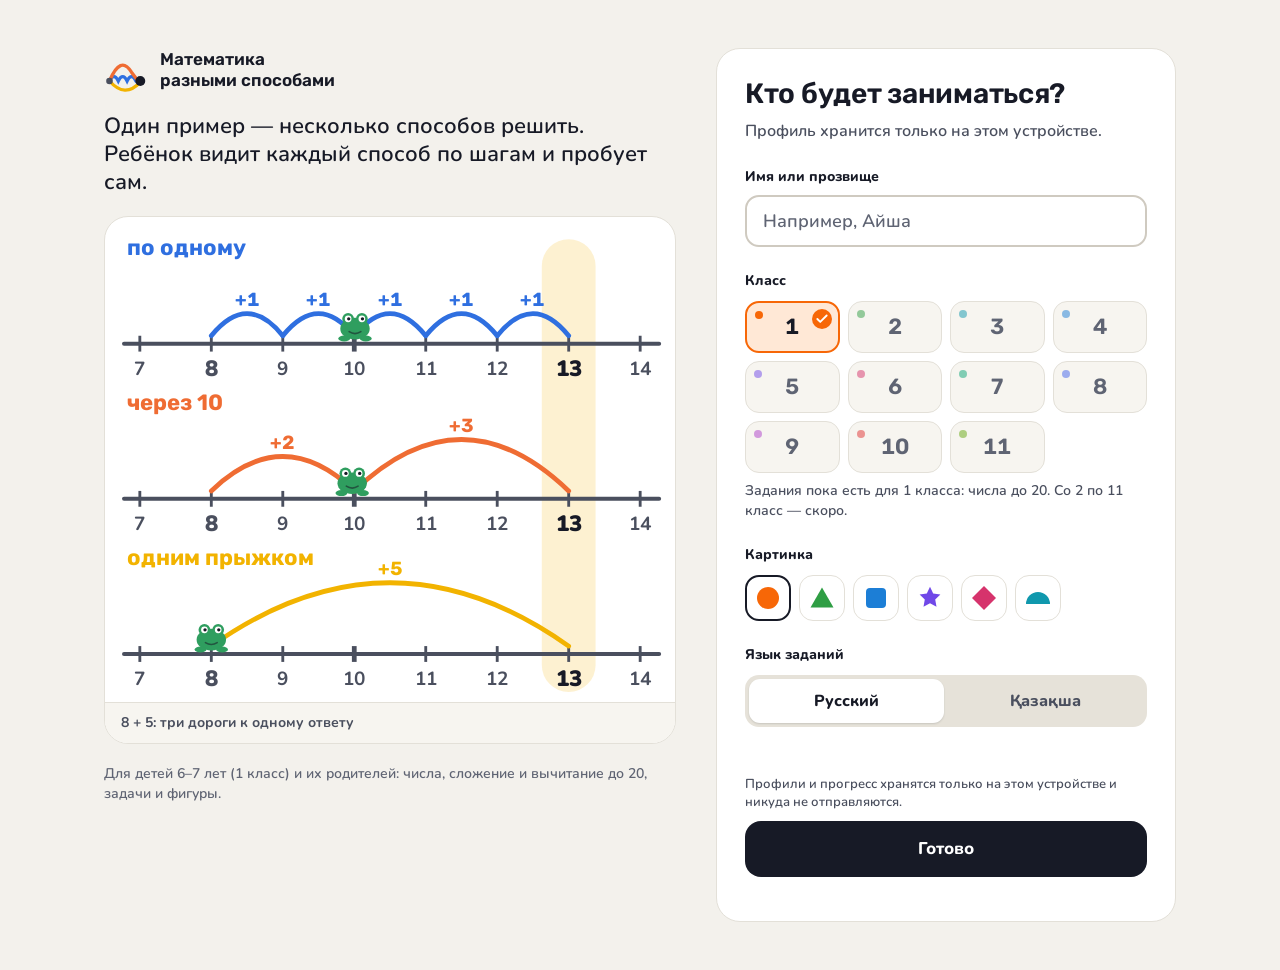
==== commit e8c0affb: "Add the candy-factory clip feed, the first addition lesson and trend packs" ====
--- a/index.html
+++ b/index.html
@@ -20,8 +20,8 @@
       html, body { height: 100%; }
       body { margin: 0; background: var(--paper); color: var(--ink); }
     </style>
-    <script type="module" crossorigin src="./assets/index-Dd9cwJqI.js"></script>
-    <link rel="stylesheet" crossorigin href="./assets/style-Ban0rUZg.css">
+    <script type="module" crossorigin src="./assets/index-C59zbH_S.js"></script>
+    <link rel="stylesheet" crossorigin href="./assets/style-BLe71GYl.css">
   </head>
   <body>
     <div id="root"></div>
--- a/assets/style-BLe71GYl.css
+++ b/assets/style-BLe71GYl.css
@@ -0,0 +1 @@
+.focus-factory,.focus-overlay{--focus-ink:#59283d;--focus-main:#ff53ab;--focus-soft:#ffe1ef;color:var(--focus-ink);font-family:Nunito Variable,Nunito,system-ui,sans-serif}.focus-factory{background:#fff1f8;border-radius:28px;overflow:hidden;border:1px solid #f6c4df}.focus-tabs{display:flex;gap:4px;padding:6px;background:#fff1f8}.focus-tabs button{flex:1;min-height:48px;padding:8px 4px;border-radius:18px;font-weight:900;font-size:14px}.focus-tabs button[aria-selected=true]{background:#ff53ab;color:#fff;box-shadow:0 4px #ca387e}.focus-world{padding:16px 20px 20px;text-align:center;background:repeating-linear-gradient(135deg,#ffe0ef 0,#ffe0ef 24px,#fff3f8 24px,#fff3f8 48px);display:flex;flex-direction:column;gap:8px}.focus-world-head{display:flex;justify-content:space-between;gap:8px;font-size:10px;font-weight:900;text-transform:uppercase;letter-spacing:.04em}.focus-world h2{font-size:clamp(26px,6vw,38px);font-weight:1000;line-height:1.05;margin:4px 0 0}.focus-world>p:not(.focus-preview){font-weight:800;font-size:14px;margin:0}.focus-stage{position:relative;width:100%;max-width:520px;margin:auto;min-height:160px;flex:1;display:flex;align-items:end}.factory-machine{position:absolute;width:100%;height:100%;top:0;right:0;bottom:0;left:0;-o-object-fit:contain;object-fit:contain}.focus-tiki{display:block;width:160px;height:auto;max-width:100%}.focus-stage>.focus-tiki{position:absolute;left:0;bottom:12px;width:42%;filter:drop-shadow(0 5px 0 #bc769a30);animation:focus-float 4s ease-in-out infinite}.focus-conveyor{position:absolute;bottom:0;left:-5%;width:110%;display:flex;justify-content:space-around;background:repeating-linear-gradient(90deg,#6c3b4d 0,#6c3b4d 14px,#875064 14px,#875064 28px);border-radius:18px;color:#ffcf60;font-size:22px;line-height:22px;padding:4px}.focus-conveyor span{font-size:0}.focus-conveyor span:after{content:"🍬";font-size:24px;position:relative;top:-15px}.focus-jars{display:flex;justify-content:center;gap:18px;margin:6px auto 0;width:100%}.focus-jars>div{flex:1;max-width:120px}.focus-jar{height:54px;max-width:65px;margin:0 auto 4px;border:3px solid #d5a2db;border-top:8px solid #b394f2;border-radius:9px 9px 18px 18px;position:relative;overflow:hidden;background:#fff9;display:grid;place-items:center}.focus-jar i{position:absolute;bottom:0;left:0;right:0;background:repeating-linear-gradient(45deg,#ff6bad 0,#ff6bad 8px,#a2ecc5 8px,#a2ecc5 16px,#ffe768 16px,#ffe768 24px);min-height:4px}.focus-jar b{z-index:1;font-size:14px}.focus-jars span{display:block;font-size:11px;line-height:1.15;font-weight:900}.focus-preview{font-size:12px;margin:0}.focus-primary{display:flex;align-items:center;justify-content:center;gap:16px;background:#ff53ab;color:#fff;min-height:56px;width:100%;border-radius:22px;padding:10px 16px;font-size:24px;font-weight:1000;line-height:1.1;box-shadow:0 6px #ca387e;flex-shrink:0}.focus-primary:disabled{opacity:.45;box-shadow:none}.focus-primary:active:not(:disabled){transform:translateY(3px);box-shadow:0 3px #ca387e}.focus-pack-list,.focus-collection{padding:20px}.focus-pack-list h2,.focus-collection h2{font-size:30px;font-weight:1000;line-height:1.1;margin:6px 0 18px}.focus-pack-list{display:grid;grid-template-columns:1fr 1fr;gap:14px}.focus-pack-list h2{grid-column:1/-1;margin-bottom:0}.focus-pack{position:relative;display:flex;flex-direction:column;align-items:start;justify-content:end;min-height:225px;width:100%;text-align:left;border-radius:26px;padding:16px 12px 18px;margin:0;color:#fff;overflow:hidden;box-shadow:0 6px #512b4630;background:linear-gradient(140deg,#388a42,#2b5a31)}.focus-pack:first-of-type{grid-column:1/-1;min-height:200px}.focus-pack-pet{background:linear-gradient(140deg,#f5bb4f,#a96e22)}.focus-pack-moon{background:linear-gradient(140deg,#6353ee,#292064)}.focus-pack-knight{background:linear-gradient(140deg,#f56aa3,#9f4a53)}.focus-pack-farm{background:linear-gradient(140deg,#48b353,#246238)}.focus-pack .focus-pack-scene{position:absolute;width:150px;right:-6px;top:6px;margin:0;height:90px}.focus-pack:first-of-type .focus-pack-scene{width:210px;height:100px}.focus-pack strong{position:relative;font-size:clamp(19px,4.7vw,27px);font-weight:1000;line-height:1.08;text-shadow:0 2px 3px #0002}.focus-pack small{display:block;font-size:10px;margin-top:7px;font-weight:800}.focus-pack>b{position:absolute;right:14px;bottom:14px;font-size:20px}.focus-pack:disabled{opacity:.5}.focus-pack-scene>rect:first-child{fill:transparent}.focus-stickers{display:grid;grid-template-columns:repeat(3,minmax(0,1fr));gap:18px 10px;margin-top:20px}.focus-stickers>div{text-align:center;font-size:12px;min-width:0}.focus-stickers small{display:block}.focus-sticker{width:90px;max-width:100%;display:block;margin:auto}.is-locked .sticker-drawing{filter:grayscale(1);opacity:.2}.focus-collection{background:#fff7fc}.focus-collection>p{font-size:14px}.focus-overlay{position:fixed;top:0;right:0;bottom:0;left:0;z-index:100;background:repeating-linear-gradient(135deg,#ffe0ef 0,#ffe0ef 24px,#fff3f8 24px,#fff3f8 48px);display:flex;flex-direction:column;isolation:isolate;overflow:hidden;padding-top:env(safe-area-inset-top,0px);height:100dvh}.focus-feed-head{width:100%;max-width:900px;margin:0 auto;display:flex;align-items:center;gap:10px;padding:10px 14px;font-size:12px;flex-shrink:0}.focus-feed-head button{width:44px;min-height:44px;font-size:30px;background:#73364d18;border-radius:50%}.focus-feed-head strong{flex:1}.focus-feed-track{height:5px;background:#9f5b7b25;flex-shrink:0}.focus-feed-track i{display:block;height:100%;background:#ff53ab;transition:width .3s}.focus-feed-meta{display:flex;justify-content:space-between;gap:8px;max-width:900px;width:100%;margin:0 auto;padding:10px 18px 6px;font-size:12px;font-weight:900}.focus-feed-meta b{background:#fff9;border-radius:20px;padding:3px 10px}.focus-clip{width:100%;max-width:900px;min-height:0;flex:1;display:flex;flex-direction:column;margin:0 auto}.focus-clip-scroll{position:relative;overflow-y:auto;min-height:0;flex:1;padding:12px 16px 30px;overscroll-behavior:contain;text-align:center;display:flex;flex-direction:column}.focus-clip h2{position:relative;z-index:1;align-self:center;background:#fff;border-radius:26px;box-shadow:0 5px #ac77952b;font-size:clamp(23px,5.6vw,32px);line-height:1.15;font-weight:1000;white-space:pre-line;margin:0 auto;padding:14px 20px;max-width:100%}.focus-clip-hero{position:relative;flex:1;display:flex;flex-direction:column;justify-content:center;gap:12px;padding:24px 66px 10px 0;min-height:200px}.focus-equation{font-size:clamp(64px,10vw,82px);font-weight:1000;line-height:1.05;letter-spacing:-.05em;margin:8px -10px;overflow-wrap:anywhere}.focus-count-art{display:block;width:100%;max-width:400px;margin:0 auto;max-height:220px;overflow:visible}.focus-clip .focus-count-art{max-height:200px}.focus-clip .focus-pack-scene{height:85px;max-width:300px;width:100%;margin:0 auto}.focus-feedback{position:relative;z-index:1;min-height:22px;font-size:16px;font-weight:1000;margin:0}.focus-hint{font-weight:800;font-size:14px;background:#fffc;border-radius:15px;padding:12px;margin:0;line-height:1.35}.focus-side{position:absolute;right:10px;bottom:45px;display:flex;flex-direction:column;align-items:center;gap:12px;width:64px;z-index:3}.focus-side>.focus-tiki{width:64px;height:64px;border:3px solid #ff53ab;border-radius:50%;background:#fff}.focus-side button{display:flex;flex-direction:column;align-items:center;justify-content:center;gap:4px;font-size:10px;font-weight:900;min-height:52px;width:64px;border-radius:24px;background:#fff7}.focus-side button svg{width:24px;height:24px}.focus-voice-note{position:absolute;bottom:110px;right:60px;width:180px;font-size:12px;background:#fff;padding:10px;border-radius:14px}.focus-scene-belt{position:relative;flex-shrink:0;height:20px;border-radius:15px;background:repeating-linear-gradient(90deg,#6b3b4c 0,#6b3b4c 14px,#875164 14px,#875164 28px);margin:4px -10px 0}.focus-byline{position:absolute;bottom:5px;left:18px;font-size:11px;font-weight:900}.focus-scene-decor{position:absolute;top:0;right:0;bottom:0;left:0;pointer-events:none;color:#d8a2d1;font-size:30px;opacity:.6}.focus-scene-decor span{position:absolute;left:5%;top:18%}.focus-scene-decor span:nth-child(2){left:80%;top:26%}.focus-scene-decor span:nth-child(3){left:15%;top:65%;font-size:20px}.focus-clip-actions{position:relative;z-index:4;padding:12px 16px max(18px,env(safe-area-inset-bottom,0px));background:#fff;border-radius:28px 28px 0 0;flex-shrink:0}.focus-options{display:grid;grid-template-columns:repeat(2,minmax(0,1fr));gap:10px;margin-bottom:14px}.focus-options:has(button:nth-child(3):last-child){grid-template-columns:repeat(3,minmax(0,1fr))}.focus-options button{min-height:72px;border:0;background:#fff0f8;color:#59283d;border-radius:22px;font-size:34px;font-weight:1000;padding:10px 6px;box-shadow:0 5px #f1b4d3;overflow-wrap:anywhere}.focus-options button.is-correct{background:#9ce6c5;box-shadow:0 5px #49ae85}.focus-options button:focus-visible,.focus-side button:focus-visible{outline:3px solid #6b4ba7;outline-offset:2px}.focus-clip-actions .focus-primary{min-height:48px;font-size:20px}.focus-options:has(button:nth-child(4)) button{min-height:72px}.focus-skip{min-height:44px;padding:10px 18px;font-weight:900;display:block;margin:0 auto}.focus-end{flex:1;overflow:auto;max-width:600px;width:100%;margin:auto;padding:24px;text-align:center;display:flex;flex-direction:column;justify-content:center;align-items:center;gap:18px}.focus-end h2{font-size:28px;line-height:1.15;font-weight:1000}.focus-end>.focus-tiki{height:100px}.focus-end .focus-primary{max-width:400px}.focus-reward{position:relative;width:260px;max-width:100%;margin:0 auto;padding-top:20px}.focus-chest-art{width:100%;display:block;overflow:visible}.focus-reward .focus-sticker{position:absolute;width:62px;top:0;left:calc(50% - 31px);z-index:2;transition:transform .6s}.focus-reward:has(.is-open) .focus-sticker{transform:translateY(-22px) scale(1.3)}.chest-lid{transform-origin:35px 96px;transition:transform .5s ease}.is-open .chest-lid{transform:rotate(-24deg) translateY(-20px)}.chest-sparkles{animation:focus-pop .7s ease-out}.focus-arrive{animation:focus-arrive .4s ease-out both}.tiki-happy{animation:focus-pop .6s ease-out}.tiki-thinking{transform:rotate(-7deg)}.focus-theme-blocks{background:linear-gradient(#abe4ff 0,#abe4ff 65%,#9bdc8c 65%);--focus-main:#5d9753}.focus-theme-pet{background:radial-gradient(ellipse at 50% 60%,#ffebad,#ffca9c)}.focus-theme-moon{background:radial-gradient(ellipse at 60% 70%,#6d5dba,#25235b);color:#fff8e8}.focus-theme-knight{background:linear-gradient(#c8b4ee 0,#c8b4ee 70%,#f3a8bd 70%)}.focus-theme-farm{background:linear-gradient(#bcecff 0,#bcecff 60%,#9cda83 60%)}.focus-theme-moon .focus-clip h2,.focus-theme-moon .focus-hint,.focus-theme-moon .focus-side button,.focus-theme-moon .focus-feed-meta b{color:#59283d}.focus-theme-moon .focus-clip-scroll{color:#fff8e8}.focus-lesson{flex:1;min-height:0;overflow:auto;display:flex;flex-direction:column}.focus-lesson .screen-h{height:100%!important;min-height:0!important;background:transparent!important}.focus-lesson>.screen-h{flex:1}.focus-lesson [data-task-content]{min-height:0}.focus-lesson [data-lesson-equation]{font-size:64px;line-height:1.05;font-weight:1000}.focus-lesson [data-task-panel]{background:#fff9}.focus-lesson [data-task-panel] button{min-height:52px}.focus-lesson .lesson-voice{display:flex;align-items:center;gap:12px}.focus-lesson .lesson-voice button{background:#fff;border-radius:18px;padding:10px;display:flex;gap:8px;align-items:center;font-weight:900}.focus-lesson .focus-tiki{width:65px;height:60px}.focus-lesson .focus-count-art{height:140px}@keyframes focus-float{50%{transform:translateY(-5px)}}@keyframes focus-arrive{0%{transform:translateY(-7px);opacity:0}to{transform:translateY(0);opacity:1}}@keyframes focus-pop{50%{transform:translateY(-7px) rotate(5deg)}}@media(max-width:899px){.factory-today .today-heading{position:absolute;width:1px;height:1px;overflow:hidden;clip:rect(0 0 0 0);clip-path:inset(50%);white-space:nowrap;margin:0}.focus-world{height:calc(100dvh - 240px);min-height:395px}.focus-stage{min-height:110px}.focus-world h2,.focus-world .focus-primary{font-size:28px}}@media(min-width:900px){.focus-world{min-height:580px}.focus-stage{min-height:280px}.focus-world .focus-primary{max-width:500px;margin:auto}.focus-pack-list{grid-template-columns:repeat(3,minmax(0,1fr))}.focus-pack:first-of-type{grid-column:auto}.focus-stickers{grid-template-columns:repeat(4,minmax(0,1fr))}.focus-clip-scroll{padding-top:20px}.focus-clip-hero{padding-right:90px}.focus-clip .focus-count-art{max-height:260px}.focus-clip .focus-pack-scene{height:100px}.focus-options{grid-template-columns:repeat(4,minmax(0,1fr))}.focus-side{width:80px;right:25px}.focus-side button{width:80px;min-height:64px;font-size:12px}.focus-clip-actions .focus-primary{max-width:500px;margin:auto}}@media(max-height:700px){.focus-feed-head{padding-top:6px;padding-bottom:6px}.focus-feed-meta{padding:4px 14px}.focus-clip-scroll{padding-top:6px}.focus-clip h2{padding:10px 14px;font-size:23px}.focus-clip-hero{padding-top:10px;gap:6px;min-height:130px}.focus-clip .focus-count-art{max-height:120px}.focus-clip .focus-pack-scene{height:55px}.focus-equation{font-size:64px;margin:4px -10px}.focus-side{bottom:32px;gap:5px}.focus-side>.focus-tiki{width:54px;height:54px}.focus-options{gap:8px;margin-bottom:12px}.focus-clip-actions{padding-top:10px;padding-bottom:14px}.focus-end{padding:15px;gap:12px}.focus-world{min-height:385px;padding:10px 16px 15px;gap:6px}.focus-jars{gap:14px;margin-top:0}.focus-jar{height:43px}.focus-jars span{font-size:10px}.focus-world>p:not(.focus-preview){display:none}.focus-end>.focus-tiki{height:70px}.focus-reward{width:220px}}@media(prefers-reduced-motion:reduce){.focus-factory *,.focus-overlay *{animation:none!important;transition:none!important;scroll-behavior:auto!important}}.focus-factory-scenery{position:absolute;left:0;right:0;bottom:25px;height:160px;opacity:.13;pointer-events:none}.focus-factory-scenery .factory-machine{max-width:500px;margin:auto}.focus-clip-hero{z-index:1}.focus-theme-moon .focus-count-art{filter:drop-shadow(0 2px 0 #ffffff60)}.focus-sign-slot{display:inline-flex;align-items:center;justify-content:center;min-width:.9em;height:1em;margin:0 .12em;padding:0 .08em;border:4px dashed currentColor;border-radius:.18em;font-size:.72em;line-height:1;vertical-align:.08em;opacity:.85;letter-spacing:0}@font-face{font-family:Nunito Variable;font-style:normal;font-display:swap;font-weight:200 1000;src:url([data-uri]) format("woff2-variations");unicode-range:U+0460-052F,U+1C80-1C8A,U+20B4,U+2DE0-2DFF,U+A640-A69F,U+FE2E-FE2F}@font-face{font-family:Nunito Variable;font-style:normal;font-display:swap;font-weight:200 1000;src:url([data-uri]) format("woff2-variations");unicode-range:U+0301,U+0400-045F,U+0490-0491,U+04B0-04B1,U+2116}@font-face{font-family:Nunito Variable;font-style:normal;font-display:swap;font-weight:200 1000;src:url([data-uri]) format("woff2-variations");unicode-range:U+0000-00FF,U+0131,U+0152-0153,U+02BB-02BC,U+02C6,U+02DA,U+02DC,U+0304,U+0308,U+0329,U+2000-206F,U+20AC,U+2122,U+2191,U+2193,U+2212,U+2215,U+FEFF,U+FFFD}@font-face{font-family:Rubik Variable;font-style:normal;font-display:swap;font-weight:300 900;src:url([data-uri]) format("woff2-variations");unicode-range:U+0460-052F,U+1C80-1C8A,U+20B4,U+2DE0-2DFF,U+A640-A69F,U+FE2E-FE2F}@font-face{font-family:Rubik Variable;font-style:normal;font-display:swap;font-weight:300 900;src:url([data-uri]) format("woff2-variations");unicode-range:U+0301,U+0400-045F,U+0490-0491,U+04B0-04B1,U+2116}@font-face{font-family:Rubik Variable;font-style:normal;font-display:swap;font-weight:300 900;src:url([data-uri]) format("woff2-variations");unicode-range:U+0000-00FF,U+0131,U+0152-0153,U+02BB-02BC,U+02C6,U+02DA,U+02DC,U+0304,U+0308,U+0329,U+2000-206F,U+20AC,U+2122,U+2191,U+2193,U+2212,U+2215,U+FEFF,U+FFFD}*,:before,:after{--tw-border-spacing-x: 0;--tw-border-spacing-y: 0;--tw-translate-x: 0;--tw-translate-y: 0;--tw-rotate: 0;--tw-skew-x: 0;--tw-skew-y: 0;--tw-scale-x: 1;--tw-scale-y: 1;--tw-pan-x: ;--tw-pan-y: ;--tw-pinch-zoom: ;--tw-scroll-snap-strictness: proximity;--tw-gradient-from-position: ;--tw-gradient-via-position: ;--tw-gradient-to-position: ;--tw-ordinal: ;--tw-slashed-zero: ;--tw-numeric-figure: ;--tw-numeric-spacing: ;--tw-numeric-fraction: ;--tw-ring-inset: ;--tw-ring-offset-width: 0px;--tw-ring-offset-color: #fff;--tw-ring-color: rgb(59 130 246 / .5);--tw-ring-offset-shadow: 0 0 #0000;--tw-ring-shadow: 0 0 #0000;--tw-shadow: 0 0 #0000;--tw-shadow-colored: 0 0 #0000;--tw-blur: ;--tw-brightness: ;--tw-contrast: ;--tw-grayscale: ;--tw-hue-rotate: ;--tw-invert: ;--tw-saturate: ;--tw-sepia: ;--tw-drop-shadow: ;--tw-backdrop-blur: ;--tw-backdrop-brightness: ;--tw-backdrop-contrast: ;--tw-backdrop-grayscale: ;--tw-backdrop-hue-rotate: ;--tw-backdrop-invert: ;--tw-backdrop-opacity: ;--tw-backdrop-saturate: ;--tw-backdrop-sepia: ;--tw-contain-size: ;--tw-contain-layout: ;--tw-contain-paint: ;--tw-contain-style: }::backdrop{--tw-border-spacing-x: 0;--tw-border-spacing-y: 0;--tw-translate-x: 0;--tw-translate-y: 0;--tw-rotate: 0;--tw-skew-x: 0;--tw-skew-y: 0;--tw-scale-x: 1;--tw-scale-y: 1;--tw-pan-x: ;--tw-pan-y: ;--tw-pinch-zoom: ;--tw-scroll-snap-strictness: proximity;--tw-gradient-from-position: ;--tw-gradient-via-position: ;--tw-gradient-to-position: ;--tw-ordinal: ;--tw-slashed-zero: ;--tw-numeric-figure: ;--tw-numeric-spacing: ;--tw-numeric-fraction: ;--tw-ring-inset: ;--tw-ring-offset-width: 0px;--tw-ring-offset-color: #fff;--tw-ring-color: rgb(59 130 246 / .5);--tw-ring-offset-shadow: 0 0 #0000;--tw-ring-shadow: 0 0 #0000;--tw-shadow: 0 0 #0000;--tw-shadow-colored: 0 0 #0000;--tw-blur: ;--tw-brightness: ;--tw-contrast: ;--tw-grayscale: ;--tw-hue-rotate: ;--tw-invert: ;--tw-saturate: ;--tw-sepia: ;--tw-drop-shadow: ;--tw-backdrop-blur: ;--tw-backdrop-brightness: ;--tw-backdrop-contrast: ;--tw-backdrop-grayscale: ;--tw-backdrop-hue-rotate: ;--tw-backdrop-invert: ;--tw-backdrop-opacity: ;--tw-backdrop-saturate: ;--tw-backdrop-sepia: ;--tw-contain-size: ;--tw-contain-layout: ;--tw-contain-paint: ;--tw-contain-style: }*,:before,:after{box-sizing:border-box;border-width:0;border-style:solid;border-color:#e5e7eb}:before,:after{--tw-content: ""}html,:host{line-height:1.5;-webkit-text-size-adjust:100%;-moz-tab-size:4;-o-tab-size:4;tab-size:4;font-family:ui-sans-serif,system-ui,sans-serif,"Apple Color Emoji","Segoe UI Emoji",Segoe UI Symbol,"Noto Color Emoji";font-feature-settings:normal;font-variation-settings:normal;-webkit-tap-highlight-color:transparent}body{margin:0;line-height:inherit}hr{height:0;color:inherit;border-top-width:1px}abbr:where([title]){-webkit-text-decoration:underline dotted;text-decoration:underline dotted}h1,h2,h3,h4,h5,h6{font-size:inherit;font-weight:inherit}a{color:inherit;text-decoration:inherit}b,strong{font-weight:bolder}code,kbd,samp,pre{font-family:ui-monospace,SFMono-Regular,Menlo,Monaco,Consolas,Liberation Mono,Courier New,monospace;font-feature-settings:normal;font-variation-settings:normal;font-size:1em}small{font-size:80%}sub,sup{font-size:75%;line-height:0;position:relative;vertical-align:baseline}sub{bottom:-.25em}sup{top:-.5em}table{text-indent:0;border-color:inherit;border-collapse:collapse}button,input,optgroup,select,textarea{font-family:inherit;font-feature-settings:inherit;font-variation-settings:inherit;font-size:100%;font-weight:inherit;line-height:inherit;letter-spacing:inherit;color:inherit;margin:0;padding:0}button,select{text-transform:none}button,input:where([type=button]),input:where([type=reset]),input:where([type=submit]){-webkit-appearance:button;background-color:transparent;background-image:none}:-moz-focusring{outline:auto}:-moz-ui-invalid{box-shadow:none}progress{vertical-align:baseline}::-webkit-inner-spin-button,::-webkit-outer-spin-button{height:auto}[type=search]{-webkit-appearance:textfield;outline-offset:-2px}::-webkit-search-decoration{-webkit-appearance:none}::-webkit-file-upload-button{-webkit-appearance:button;font:inherit}summary{display:list-item}blockquote,dl,dd,h1,h2,h3,h4,h5,h6,hr,figure,p,pre{margin:0}fieldset{margin:0;padding:0}legend{padding:0}ol,ul,menu{list-style:none;margin:0;padding:0}dialog{padding:0}textarea{resize:vertical}input::-moz-placeholder,textarea::-moz-placeholder{opacity:1;color:#9ca3af}input::placeholder,textarea::placeholder{opacity:1;color:#9ca3af}button,[role=button]{cursor:pointer}:disabled{cursor:default}img,svg,video,canvas,audio,iframe,embed,object{display:block;vertical-align:middle}img,video{max-width:100%;height:auto}[hidden]:where(:not([hidden=until-found])){display:none}html{-webkit-text-size-adjust:100%;-moz-text-size-adjust:100%;text-size-adjust:100%}body{margin:0;background:var(--paper);color:var(--ink);font-family:var(--font-body);font-size:1rem;line-height:1.5;-webkit-font-smoothing:antialiased;-webkit-tap-highlight-color:transparent;overflow-x:hidden;overflow-x:clip}h1,h2,h3,h4{margin:0;text-wrap:balance}h1{font-family:var(--font-display);font-weight:600;letter-spacing:-.01em}h2,h3,h4{font-family:var(--font-body);font-weight:800}p{margin:0}button,input{font:inherit;color:inherit}:focus-visible{outline:3px solid var(--ring);outline-offset:2px}::-moz-selection{background:var(--accent-soft);color:var(--ink)}::selection{background:var(--accent-soft);color:var(--ink)}.worksheet{background-color:var(--sheet-2)}.math-line{font-family:var(--font-display);font-weight:600;font-variant-numeric:tabular-nums;letter-spacing:0}.num{font-family:var(--font-display);font-weight:600;font-variant-numeric:tabular-nums}.label-caps{font-size:.75rem;line-height:1rem;font-weight:800;letter-spacing:.06em;text-transform:uppercase}.no-scrollbar{scrollbar-width:none}.no-scrollbar::-webkit-scrollbar{display:none}.screen-h{height:100vh;height:100dvh}.sr-only{position:absolute;width:1px;height:1px;padding:0;margin:-1px;overflow:hidden;clip:rect(0,0,0,0);white-space:nowrap;border-width:0}.static{position:static}.fixed{position:fixed}.absolute{position:absolute}.relative{position:relative}.sticky{position:sticky}.inset-0{top:0;right:0;bottom:0;left:0}.inset-x-0{left:0;right:0}.inset-y-0{top:0;bottom:0}.bottom-0{bottom:0}.left-0{left:0}.left-1\/2{left:50%}.left-2{left:.5rem}.right-0{right:0}.right-1\.5{right:.375rem}.right-3{right:.75rem}.top-0{top:0}.top-1\.5{top:.375rem}.top-1\/2{top:50%}.top-2{top:.5rem}.top-3{top:.75rem}.top-full{top:100%}.isolate{isolation:isolate}.-z-10{z-index:-10}.z-30{z-index:30}.z-40{z-index:40}.z-50{z-index:50}.order-2{order:2}.order-3{order:3}.col-span-2{grid-column:span 2 / span 2}.m-0{margin:0}.mx-auto{margin-left:auto;margin-right:auto}.-mt-2{margin-top:-.5rem}.mb-2{margin-bottom:.5rem}.mb-2\.5{margin-bottom:.625rem}.mb-3{margin-bottom:.75rem}.mb-5{margin-bottom:1.25rem}.ml-1\.5{margin-left:.375rem}.ml-auto{margin-left:auto}.mt-0\.5{margin-top:.125rem}.mt-1{margin-top:.25rem}.mt-1\.5{margin-top:.375rem}.mt-2{margin-top:.5rem}.mt-3{margin-top:.75rem}.mt-4{margin-top:1rem}.mt-5{margin-top:1.25rem}.mt-auto{margin-top:auto}.line-clamp-2{overflow:hidden;display:-webkit-box;-webkit-box-orient:vertical;-webkit-line-clamp:2}.line-clamp-3{overflow:hidden;display:-webkit-box;-webkit-box-orient:vertical;-webkit-line-clamp:3}.block{display:block}.inline-block{display:inline-block}.flex{display:flex}.inline-flex{display:inline-flex}.table{display:table}.grid{display:grid}.inline-grid{display:inline-grid}.contents{display:contents}.hidden{display:none}.h-1\.5{height:.375rem}.h-10{height:2.5rem}.h-11{height:2.75rem}.h-12{height:3rem}.h-14{height:3.5rem}.h-2{height:.5rem}.h-3\.5{height:.875rem}.h-4{height:1rem}.h-5{height:1.25rem}.h-6{height:1.5rem}.h-7{height:1.75rem}.h-8{height:2rem}.h-9{height:2.25rem}.h-\[1\.25em\]{height:1.25em}.h-\[18px\]{height:18px}.h-\[22px\]{height:22px}.h-\[26px\]{height:26px}.h-\[4\.25rem\]{height:4.25rem}.h-\[46px\]{height:46px}.h-\[52px\]{height:52px}.h-\[72px\]{height:72px}.h-\[var\(--nav-h\)\]{height:var(--nav-h)}.h-auto{height:auto}.h-full{height:100%}.h-screen{height:100vh}.max-h-\[180px\]{max-height:180px}.max-h-\[300px\]{max-height:300px}.max-h-\[calc\(100dvh-24px\)\]{max-height:calc(100dvh - 24px)}.min-h-0{min-height:0px}.min-h-11{min-height:2.75rem}.min-h-\[132px\]{min-height:132px}.min-h-\[3\.5rem\]{min-height:3.5rem}.min-h-\[56px\]{min-height:56px}.min-h-full{min-height:100%}.w-10{width:2.5rem}.w-11{width:2.75rem}.w-12{width:3rem}.w-14{width:3.5rem}.w-2{width:.5rem}.w-3\.5{width:.875rem}.w-4{width:1rem}.w-5{width:1.25rem}.w-6{width:1.5rem}.w-7{width:1.75rem}.w-8{width:2rem}.w-9{width:2.25rem}.w-\[1\.6em\]{width:1.6em}.w-\[18px\]{width:18px}.w-\[22px\]{width:22px}.w-\[26px\]{width:26px}.w-\[46px\]{width:46px}.w-\[calc\(100vw-24px\)\]{width:calc(100vw - 24px)}.w-\[calc\(100vw-32px\)\]{width:calc(100vw - 32px)}.w-\[min\(18rem\,80vw\)\]{width:min(18rem,80vw)}.w-full{width:100%}.min-w-0{min-width:0px}.min-w-\[1\.6em\]{min-width:1.6em}.min-w-\[15rem\]{min-width:15rem}.min-w-\[44px\]{min-width:44px}.min-w-\[8\.5rem\]{min-width:8.5rem}.min-w-\[80px\]{min-width:80px}.min-w-\[9\.5rem\]{min-width:9.5rem}.min-w-\[96px\]{min-width:96px}.max-w-2xl{max-width:42rem}.max-w-6xl{max-width:72rem}.max-w-\[1040px\]{max-width:1040px}.max-w-\[1120px\]{max-width:1120px}.max-w-\[16rem\]{max-width:16rem}.max-w-\[34rem\]{max-width:34rem}.max-w-\[65ch\]{max-width:65ch}.max-w-full{max-width:100%}.max-w-md{max-width:28rem}.max-w-xl{max-width:36rem}.max-w-xs{max-width:20rem}.flex-1{flex:1 1 0%}.shrink-0{flex-shrink:0}.-translate-x-1\/2{--tw-translate-x: -50%;transform:translate(var(--tw-translate-x),var(--tw-translate-y)) rotate(var(--tw-rotate)) skew(var(--tw-skew-x)) skewY(var(--tw-skew-y)) scaleX(var(--tw-scale-x)) scaleY(var(--tw-scale-y))}.-translate-y-1\/2{--tw-translate-y: -50%;transform:translate(var(--tw-translate-x),var(--tw-translate-y)) rotate(var(--tw-rotate)) skew(var(--tw-skew-x)) skewY(var(--tw-skew-y)) scaleX(var(--tw-scale-x)) scaleY(var(--tw-scale-y))}.transform{transform:translate(var(--tw-translate-x),var(--tw-translate-y)) rotate(var(--tw-rotate)) skew(var(--tw-skew-x)) skewY(var(--tw-skew-y)) scaleX(var(--tw-scale-x)) scaleY(var(--tw-scale-y))}@keyframes pop{0%{transform:scale(.85);opacity:.4}60%{transform:scale(1.06);opacity:1}to{transform:scale(1);opacity:1}}.animate-pop{animation:pop .35s ease-out}@keyframes shake{0%,to{transform:translate(0)}20%{transform:translate(-6px)}40%{transform:translate(6px)}60%{transform:translate(-4px)}80%{transform:translate(4px)}}.animate-shake{animation:shake .45s ease-in-out}.touch-none{touch-action:none}.select-none{-webkit-user-select:none;-moz-user-select:none;user-select:none}.resize{resize:both}.scroll-mt-4{scroll-margin-top:1rem}.list-none{list-style-type:none}.grid-cols-1{grid-template-columns:repeat(1,minmax(0,1fr))}.grid-cols-2{grid-template-columns:repeat(2,minmax(0,1fr))}.grid-cols-3{grid-template-columns:repeat(3,minmax(0,1fr))}.grid-cols-4{grid-template-columns:repeat(4,minmax(0,1fr))}.grid-cols-6{grid-template-columns:repeat(6,minmax(0,1fr))}.grid-cols-\[minmax\(0\,1fr\)_88px_76px\]{grid-template-columns:minmax(0,1fr) 88px 76px}.flex-col{flex-direction:column}.flex-wrap{flex-wrap:wrap}.place-items-center{place-items:center}.items-start{align-items:flex-start}.items-end{align-items:flex-end}.items-center{align-items:center}.items-baseline{align-items:baseline}.justify-start{justify-content:flex-start}.justify-end{justify-content:flex-end}.justify-center{justify-content:center}.justify-between{justify-content:space-between}.gap-1{gap:.25rem}.gap-1\.5{gap:.375rem}.gap-10{gap:2.5rem}.gap-2{gap:.5rem}.gap-2\.5{gap:.625rem}.gap-3{gap:.75rem}.gap-3\.5{gap:.875rem}.gap-4{gap:1rem}.gap-5{gap:1.25rem}.gap-6{gap:1.5rem}.gap-x-1\.5{-moz-column-gap:.375rem;column-gap:.375rem}.gap-x-2{-moz-column-gap:.5rem;column-gap:.5rem}.gap-x-3{-moz-column-gap:.75rem;column-gap:.75rem}.gap-y-1{row-gap:.25rem}.self-start{align-self:flex-start}.self-center{align-self:center}.overflow-hidden{overflow:hidden}.overflow-x-auto{overflow-x:auto}.overflow-y-auto{overflow-y:auto}.overscroll-contain{overscroll-behavior:contain}.truncate{overflow:hidden;text-overflow:ellipsis;white-space:nowrap}.whitespace-normal{white-space:normal}.whitespace-nowrap{white-space:nowrap}.whitespace-pre-line{white-space:pre-line}.rounded{border-radius:.25rem}.rounded-\[11px\]{border-radius:11px}.rounded-\[14px\]{border-radius:14px}.rounded-\[16px\]{border-radius:16px}.rounded-\[18px\]{border-radius:18px}.rounded-btn{border-radius:16px}.rounded-card{border-radius:20px}.rounded-chip{border-radius:12px}.rounded-full{border-radius:9999px}.rounded-sheet{border-radius:24px}.rounded-t-\[28px\]{border-top-left-radius:28px;border-top-right-radius:28px}.border{border-width:1px}.border-0{border-width:0px}.border-2{border-width:2px}.border-\[3px\]{border-width:3px}.border-r{border-right-width:1px}.border-t{border-top-width:1px}.border-dashed{border-style:dashed}.border-accent{border-color:var(--accent)}.border-ink{border-color:var(--ink)}.border-line{border-color:var(--line)}.border-line-2{border-color:var(--line-2)}.border-ok{border-color:var(--ok)}.border-oops{border-color:var(--oops)}.border-pen{border-color:var(--pen)}.border-transparent{border-color:transparent}.bg-\[var\(--shadow\)\]{background-color:var(--shadow)}.bg-accent{background-color:var(--accent)}.bg-accent-ink{background-color:var(--accent-ink)}.bg-accent-soft{background-color:var(--accent-soft)}.bg-g1{background-color:var(--g1)}.bg-g10{background-color:var(--g10)}.bg-g11{background-color:var(--g11)}.bg-g2{background-color:var(--g2)}.bg-g3{background-color:var(--g3)}.bg-g4{background-color:var(--g4)}.bg-g5{background-color:var(--g5)}.bg-g6{background-color:var(--g6)}.bg-g7{background-color:var(--g7)}.bg-g8{background-color:var(--g8)}.bg-g9{background-color:var(--g9)}.bg-hint-soft{background-color:var(--hint-soft)}.bg-ink{background-color:var(--ink)}.bg-line-2{background-color:var(--line-2)}.bg-night{background-color:var(--night)}.bg-night-ink{background-color:var(--night-ink)}.bg-night-ok{background-color:var(--night-ok)}.bg-night-oops{background-color:var(--night-oops)}.bg-night-track{background-color:var(--night-track)}.bg-ok{background-color:var(--ok)}.bg-ok-soft{background-color:var(--ok-soft)}.bg-oops{background-color:var(--oops)}.bg-oops-soft{background-color:var(--oops-soft)}.bg-paper{background-color:var(--paper)}.bg-pen{background-color:var(--pen)}.bg-sheet{background-color:var(--sheet)}.bg-sheet-2{background-color:var(--sheet-2)}.bg-ten{background-color:var(--ten)}.bg-track{background-color:var(--track)}.bg-transparent{background-color:transparent}.bg-tray{background-color:var(--tray)}.fill-star{fill:var(--star)}.p-0{padding:0}.p-0\.5{padding:.125rem}.p-1{padding:.25rem}.p-1\.5{padding:.375rem}.p-2{padding:.5rem}.p-3{padding:.75rem}.p-3\.5{padding:.875rem}.p-4{padding:1rem}.p-5{padding:1.25rem}.p-6{padding:1.5rem}.p-\[7px\]{padding:7px}.px-0\.5{padding-left:.125rem;padding-right:.125rem}.px-1{padding-left:.25rem;padding-right:.25rem}.px-1\.5{padding-left:.375rem;padding-right:.375rem}.px-2{padding-left:.5rem;padding-right:.5rem}.px-2\.5{padding-left:.625rem;padding-right:.625rem}.px-3{padding-left:.75rem;padding-right:.75rem}.px-3\.5{padding-left:.875rem;padding-right:.875rem}.px-4{padding-left:1rem;padding-right:1rem}.px-5{padding-left:1.25rem;padding-right:1.25rem}.px-6{padding-left:1.5rem;padding-right:1.5rem}.py-0\.5{padding-top:.125rem;padding-bottom:.125rem}.py-1{padding-top:.25rem;padding-bottom:.25rem}.py-10{padding-top:2.5rem;padding-bottom:2.5rem}.py-12{padding-top:3rem;padding-bottom:3rem}.py-2{padding-top:.5rem;padding-bottom:.5rem}.py-2\.5{padding-top:.625rem;padding-bottom:.625rem}.py-3{padding-top:.75rem;padding-bottom:.75rem}.py-4{padding-top:1rem;padding-bottom:1rem}.py-7{padding-top:1.75rem;padding-bottom:1.75rem}.py-8{padding-top:2rem;padding-bottom:2rem}.py-\[11px\]{padding-top:11px;padding-bottom:11px}.pb-1\.5{padding-bottom:.375rem}.pb-5{padding-bottom:1.25rem}.pb-\[200px\]{padding-bottom:200px}.pb-\[calc\(var\(--nav-h\)\+env\(safe-area-inset-bottom\,0px\)\+20px\)\]{padding-bottom:calc(var(--nav-h) + env(safe-area-inset-bottom,0px) + 20px)}.pl-1{padding-left:.25rem}.pl-1\.5{padding-left:.375rem}.pl-4{padding-left:1rem}.pl-\[15px\]{padding-left:15px}.pr-12{padding-right:3rem}.pr-2\.5{padding-right:.625rem}.pr-3{padding-right:.75rem}.pr-4{padding-right:1rem}.pr-\[11px\]{padding-right:11px}.pr-\[9px\]{padding-right:9px}.pt-1{padding-top:.25rem}.pt-1\.5{padding-top:.375rem}.pt-14{padding-top:3.5rem}.pt-2{padding-top:.5rem}.pt-3{padding-top:.75rem}.pt-3\.5{padding-top:.875rem}.pt-5{padding-top:1.25rem}.pt-6{padding-top:1.5rem}.pt-7{padding-top:1.75rem}.text-left{text-align:left}.text-center{text-align:center}.text-right{text-align:right}.align-middle{vertical-align:middle}.font-display{font-family:var(--font-display)}.text-\[0\.6875rem\]{font-size:.6875rem}.text-\[0\.75rem\]{font-size:.75rem}.text-\[0\.875rem\]{font-size:.875rem}.text-\[0\.9375rem\]{font-size:.9375rem}.text-\[1\.05rem\]{font-size:1.05rem}.text-\[1\.0625rem\]{font-size:1.0625rem}.text-\[1\.25rem\]{font-size:1.25rem}.text-\[1\.375rem\]{font-size:1.375rem}.text-\[1\.3rem\]{font-size:1.3rem}.text-\[1\.5rem\]{font-size:1.5rem}.text-\[1\.625rem\]{font-size:1.625rem}.text-\[1\.75rem\]{font-size:1.75rem}.text-\[1\.875rem\]{font-size:1.875rem}.text-\[2\.25rem\]{font-size:2.25rem}.text-\[2\.5rem\]{font-size:2.5rem}.text-\[2rem\]{font-size:2rem}.text-body{font-size:1rem;line-height:1.5rem}.text-cap{font-size:.8125rem;line-height:1.125rem}.text-h1{font-size:1.75rem;line-height:2.125rem}.text-h2{font-size:1.375rem;line-height:1.75rem}.text-lead{font-size:1.125rem;line-height:1.625rem}.text-small{font-size:.875rem;line-height:1.25rem}.font-bold{font-weight:700}.font-extrabold{font-weight:800}.font-medium{font-weight:500}.font-semibold{font-weight:600}.uppercase{text-transform:uppercase}.tabular-nums{--tw-numeric-spacing: tabular-nums;font-variant-numeric:var(--tw-ordinal) var(--tw-slashed-zero) var(--tw-numeric-figure) var(--tw-numeric-spacing) var(--tw-numeric-fraction)}.leading-10{line-height:2.5rem}.leading-7{line-height:1.75rem}.leading-8{line-height:2rem}.leading-none{line-height:1}.leading-relaxed{line-height:1.625}.leading-snug{line-height:1.375}.leading-tight{line-height:1.25}.tracking-wide{letter-spacing:.025em}.text-\[var\(--g1\)\]{color:var(--g1)}.text-\[var\(--star-edge\)\]{color:var(--star-edge)}.text-accent-ink{color:var(--accent-ink)}.text-hint-ink{color:var(--hint-ink)}.text-ink{color:var(--ink)}.text-ink-2{color:var(--ink-2)}.text-ink-3{color:var(--ink-3)}.text-night{color:var(--night)}.text-night-2{color:var(--night-2)}.text-night-ink{color:var(--night-ink)}.text-ok{color:var(--ok)}.text-ok-ink{color:var(--ok-ink)}.text-oops-ink{color:var(--oops-ink)}.text-pen-ink{color:var(--pen-ink)}.text-sheet{color:var(--sheet)}.text-star{color:var(--star)}.text-white{--tw-text-opacity: 1;color:rgb(255 255 255 / var(--tw-text-opacity, 1))}.opacity-100{opacity:1}.opacity-40{opacity:.4}.opacity-50{opacity:.5}.opacity-80{opacity:.8}.shadow{--tw-shadow: 0 1px 3px 0 rgb(0 0 0 / .1), 0 1px 2px -1px rgb(0 0 0 / .1);--tw-shadow-colored: 0 1px 3px 0 var(--tw-shadow-color), 0 1px 2px -1px var(--tw-shadow-color);box-shadow:var(--tw-ring-offset-shadow, 0 0 #0000),var(--tw-ring-shadow, 0 0 #0000),var(--tw-shadow)}.shadow-\[0_-1px_0_var\(--line\)\]{--tw-shadow: 0 -1px 0 var(--line);--tw-shadow-colored: 0 -1px 0 var(--tw-shadow-color);box-shadow:var(--tw-ring-offset-shadow, 0 0 #0000),var(--tw-ring-shadow, 0 0 #0000),var(--tw-shadow)}.shadow-key{--tw-shadow: inset 0 -3px 0 var(--press);--tw-shadow-colored: inset 0 -3px 0 var(--tw-shadow-color);box-shadow:var(--tw-ring-offset-shadow, 0 0 #0000),var(--tw-ring-shadow, 0 0 #0000),var(--tw-shadow)}.shadow-lift{--tw-shadow: 0 2px 0 var(--line), 0 14px 34px -16px var(--shadow);--tw-shadow-colored: 0 2px 0 var(--tw-shadow-color), 0 14px 34px -16px var(--tw-shadow-color);box-shadow:var(--tw-ring-offset-shadow, 0 0 #0000),var(--tw-ring-shadow, 0 0 #0000),var(--tw-shadow)}.shadow-none{--tw-shadow: 0 0 #0000;--tw-shadow-colored: 0 0 #0000;box-shadow:var(--tw-ring-offset-shadow, 0 0 #0000),var(--tw-ring-shadow, 0 0 #0000),var(--tw-shadow)}.outline-none{outline:2px solid transparent;outline-offset:2px}.outline{outline-style:solid}.ring-1{--tw-ring-offset-shadow: var(--tw-ring-inset) 0 0 0 var(--tw-ring-offset-width) var(--tw-ring-offset-color);--tw-ring-shadow: var(--tw-ring-inset) 0 0 0 calc(1px + var(--tw-ring-offset-width)) var(--tw-ring-color);box-shadow:var(--tw-ring-offset-shadow),var(--tw-ring-shadow),var(--tw-shadow, 0 0 #0000)}.ring-night-track{--tw-ring-color: var(--night-track)}.filter{filter:var(--tw-blur) var(--tw-brightness) var(--tw-contrast) var(--tw-grayscale) var(--tw-hue-rotate) var(--tw-invert) var(--tw-saturate) var(--tw-sepia) var(--tw-drop-shadow)}.backdrop-blur-\[2px\]{--tw-backdrop-blur: blur(2px);-webkit-backdrop-filter:var(--tw-backdrop-blur) var(--tw-backdrop-brightness) var(--tw-backdrop-contrast) var(--tw-backdrop-grayscale) var(--tw-backdrop-hue-rotate) var(--tw-backdrop-invert) var(--tw-backdrop-opacity) var(--tw-backdrop-saturate) var(--tw-backdrop-sepia);backdrop-filter:var(--tw-backdrop-blur) var(--tw-backdrop-brightness) var(--tw-backdrop-contrast) var(--tw-backdrop-grayscale) var(--tw-backdrop-hue-rotate) var(--tw-backdrop-invert) var(--tw-backdrop-opacity) var(--tw-backdrop-saturate) var(--tw-backdrop-sepia)}.transition{transition-property:color,background-color,border-color,text-decoration-color,fill,stroke,opacity,box-shadow,transform,filter,backdrop-filter;transition-timing-function:cubic-bezier(.4,0,.2,1);transition-duration:.15s}.transition-\[transform\,background-color\,border-color\,box-shadow\]{transition-property:transform,background-color,border-color,box-shadow;transition-timing-function:cubic-bezier(.4,0,.2,1);transition-duration:.15s}.transition-\[transform\,background-color\,border-color\,color\,filter\,opacity\]{transition-property:transform,background-color,border-color,color,filter,opacity;transition-timing-function:cubic-bezier(.4,0,.2,1);transition-duration:.15s}.transition-\[transform\,box-shadow\]{transition-property:transform,box-shadow;transition-timing-function:cubic-bezier(.4,0,.2,1);transition-duration:.15s}.transition-\[width\]{transition-property:width;transition-timing-function:cubic-bezier(.4,0,.2,1);transition-duration:.15s}.transition-all{transition-property:all;transition-timing-function:cubic-bezier(.4,0,.2,1);transition-duration:.15s}.transition-colors{transition-property:color,background-color,border-color,text-decoration-color,fill,stroke;transition-timing-function:cubic-bezier(.4,0,.2,1);transition-duration:.15s}.transition-transform{transition-property:transform;transition-timing-function:cubic-bezier(.4,0,.2,1);transition-duration:.15s}.duration-150{transition-duration:.15s}.duration-500{transition-duration:.5s}@keyframes enter{0%{opacity:var(--tw-enter-opacity, 1);transform:translate3d(var(--tw-enter-translate-x, 0),var(--tw-enter-translate-y, 0),0) scale3d(var(--tw-enter-scale, 1),var(--tw-enter-scale, 1),var(--tw-enter-scale, 1)) rotate(var(--tw-enter-rotate, 0))}}@keyframes exit{to{opacity:var(--tw-exit-opacity, 1);transform:translate3d(var(--tw-exit-translate-x, 0),var(--tw-exit-translate-y, 0),0) scale3d(var(--tw-exit-scale, 1),var(--tw-exit-scale, 1),var(--tw-exit-scale, 1)) rotate(var(--tw-exit-rotate, 0))}}.duration-150{animation-duration:.15s}.duration-500{animation-duration:.5s}.running{animation-play-state:running}.\[overflow-wrap\:anywhere\]{overflow-wrap:anywhere}:root{--paper: #f3f1ec;--sheet: #ffffff;--sheet-2: #f7f5f0;--track: #e6e2d9;--tray: #e9e6df;--line: #e3e0d8;--line-2: #cfcac0;--press: #cfcac0;--ink: #171a26;--ink-2: #4a4f5e;--ink-3: #5f6473;--pen: #171a26;--pen-ink: #ffffff;--ring: #1c7ed6;--ok: #2f9e44;--ok-ink: #1f6b30;--ok-soft: #ddf2e1;--oops: #e03131;--oops-ink: #b02525;--oops-soft: #fde7e7;--hint-soft: #fff3d6;--hint-ink: #8a5a00;--star: #f59f00;--star-edge: #b66d00;--shadow: rgba(23, 26, 38, .14);--night: #171a26;--night-ink: #ffffff;--night-2: #c9cbd3;--night-track: #3a3e4e;--night-ok: #69db7c;--night-oops: #ff8787;--part-a: #2f6fe0;--part-b: #ef6c33;--ten: #f2b300;--on-a: #ffffff;--on-b: #171a26;--on-ten: #171a26;--frog: #2f9e5f;--eye: #ffffff;--g1: #f76707;--g2: #2f9e44;--g3: #1098ad;--g4: #1c7ed6;--g5: #7048e8;--g6: #d6336c;--g7: #0ca678;--g8: #4263eb;--g9: #ae3ec9;--g10: #e03131;--g11: #66a80f;--accent: var(--g1);--accent-soft: #ffe8d6;--accent-ink: #a3460a;--font-display: "Rubik Variable", "Nunito Variable", ui-rounded, "Segoe UI", system-ui, sans-serif;--font-body: "Nunito Variable", ui-rounded, "SF Pro Rounded", "Segoe UI", Roboto, "Noto Sans", Arial, sans-serif;--nav-h: 72px}:root[data-grade="2"]{--accent: var(--g2);--accent-soft: #ddf2e1;--accent-ink: #1f6b30}:root[data-grade="3"]{--accent: var(--g3);--accent-soft: #d5f0f4;--accent-ink: #0b6170}:root[data-grade="4"]{--accent: var(--g4);--accent-soft: #dcebfa;--accent-ink: #15599a}:root[data-grade="5"]{--accent: var(--g5);--accent-soft: #e9e3fc;--accent-ink: #5132b8}:root[data-grade="6"]{--accent: var(--g6);--accent-soft: #fbe4ec;--accent-ink: #a61e4d}:root[data-grade="7"]{--accent: var(--g7);--accent-soft: #d4f5ea;--accent-ink: #0b6b4f}:root[data-grade="8"]{--accent: var(--g8);--accent-soft: #e3e8fd;--accent-ink: #2f44b0}:root[data-grade="9"]{--accent: var(--g9);--accent-soft: #f5e3fa;--accent-ink: #7f2a96}:root[data-grade="10"]{--accent: var(--g10);--accent-soft: #fde4e4;--accent-ink: #a51e1e}:root[data-grade="11"]{--accent: var(--g11);--accent-soft: #ebf6d8;--accent-ink: #3f6b06}@media(prefers-color-scheme:dark){:root:not([data-theme=light]){--paper: #13151c;--sheet: #1c1f29;--sheet-2: #232733;--track: #2a2e3b;--tray: #191c25;--line: #313646;--line-2: #454b5e;--press: #0b0d12;--ink: #f2f0eb;--ink-2: #c3c6d0;--ink-3: #a2a6b3;--pen: #f2f0eb;--pen-ink: #13151c;--ring: #74c0fc;--ok: #51cf66;--ok-ink: #8ce99a;--ok-soft: #1d3424;--oops: #ff6b6b;--oops-ink: #ffa8a8;--oops-soft: #3a2024;--hint-soft: #3a2f14;--hint-ink: #ffd8a8;--star: #ffd43b;--star-edge: #f59f00;--shadow: rgba(0, 0, 0, .5);--night: #262a38;--night-ink: #f2f0eb;--night-2: #c3c6d0;--night-track: #3f4456;--part-a: #80aaff;--part-b: #ff9d6f;--ten: #ffd35a;--on-a: #0d1a33;--on-b: #2b1408;--on-ten: #2a2005;--frog: #5cc98f;--eye: #f4f7f2;--g1: #ff922b;--g2: #51cf66;--g3: #3bc9db;--g4: #4dabf7;--g5: #9775fa;--g6: #f06595;--g7: #38d9a9;--g8: #748ffc;--g9: #da77f2;--g10: #ff6b6b;--g11: #a9e34b;--accent-soft: #3a2616;--accent-ink: #ffc078;color-scheme:dark}:root:not([data-theme=light])[data-grade="2"]{--accent-soft: #1d3424;--accent-ink: #8ce99a}:root:not([data-theme=light])[data-grade="3"]{--accent-soft: #14343a;--accent-ink: #99e9f2}:root:not([data-theme=light])[data-grade="4"]{--accent-soft: #172f45;--accent-ink: #a5d8ff}:root:not([data-theme=light])[data-grade="5"]{--accent-soft: #2a2346;--accent-ink: #d0bfff}:root:not([data-theme=light])[data-grade="6"]{--accent-soft: #3d1d2a;--accent-ink: #fcc2d7}:root:not([data-theme=light])[data-grade="7"]{--accent-soft: #12352c;--accent-ink: #96f2d7}:root:not([data-theme=light])[data-grade="8"]{--accent-soft: #1e2547;--accent-ink: #bac8ff}:root:not([data-theme=light])[data-grade="9"]{--accent-soft: #35203d;--accent-ink: #eebefa}:root:not([data-theme=light])[data-grade="10"]{--accent-soft: #3d1b1b;--accent-ink: #ffc9c9}:root:not([data-theme=light])[data-grade="11"]{--accent-soft: #26330f;--accent-ink: #d8f5a2}}:root[data-theme=dark]{--paper: #13151c;--sheet: #1c1f29;--sheet-2: #232733;--track: #2a2e3b;--tray: #191c25;--line: #313646;--line-2: #454b5e;--press: #0b0d12;--ink: #f2f0eb;--ink-2: #c3c6d0;--ink-3: #a2a6b3;--pen: #f2f0eb;--pen-ink: #13151c;--ring: #74c0fc;--ok: #51cf66;--ok-ink: #8ce99a;--ok-soft: #1d3424;--oops: #ff6b6b;--oops-ink: #ffa8a8;--oops-soft: #3a2024;--hint-soft: #3a2f14;--hint-ink: #ffd8a8;--star: #ffd43b;--star-edge: #f59f00;--shadow: rgba(0, 0, 0, .5);--night: #262a38;--night-ink: #f2f0eb;--night-2: #c3c6d0;--night-track: #3f4456;--part-a: #80aaff;--part-b: #ff9d6f;--ten: #ffd35a;--on-a: #0d1a33;--on-b: #2b1408;--on-ten: #2a2005;--frog: #5cc98f;--eye: #f4f7f2;--g1: #ff922b;--g2: #51cf66;--g3: #3bc9db;--g4: #4dabf7;--g5: #9775fa;--g6: #f06595;--g7: #38d9a9;--g8: #748ffc;--g9: #da77f2;--g10: #ff6b6b;--g11: #a9e34b;--accent-soft: #3a2616;--accent-ink: #ffc078;color-scheme:dark}:root[data-theme=dark][data-grade="2"]{--accent-soft: #1d3424;--accent-ink: #8ce99a}:root[data-theme=dark][data-grade="3"]{--accent-soft: #14343a;--accent-ink: #99e9f2}:root[data-theme=dark][data-grade="4"]{--accent-soft: #172f45;--accent-ink: #a5d8ff}:root[data-theme=dark][data-grade="5"]{--accent-soft: #2a2346;--accent-ink: #d0bfff}:root[data-theme=dark][data-grade="6"]{--accent-soft: #3d1d2a;--accent-ink: #fcc2d7}:root[data-theme=dark][data-grade="7"]{--accent-soft: #12352c;--accent-ink: #96f2d7}:root[data-theme=dark][data-grade="8"]{--accent-soft: #1e2547;--accent-ink: #bac8ff}:root[data-theme=dark][data-grade="9"]{--accent-soft: #35203d;--accent-ink: #eebefa}:root[data-theme=dark][data-grade="10"]{--accent-soft: #3d1b1b;--accent-ink: #ffc9c9}:root[data-theme=dark][data-grade="11"]{--accent-soft: #26330f;--accent-ink: #d8f5a2}@media(prefers-reduced-motion:reduce){*,*:before,*:after{animation-duration:.01ms!important;animation-iteration-count:1!important;transition-duration:.01ms!important;scroll-behavior:auto!important}}.placeholder\:font-semibold::-moz-placeholder{font-weight:600}.placeholder\:font-semibold::placeholder{font-weight:600}.placeholder\:text-ink-3::-moz-placeholder{color:var(--ink-3)}.placeholder\:text-ink-3::placeholder{color:var(--ink-3)}.hover\:border-ink:hover{border-color:var(--ink)}.hover\:border-line-2:hover{border-color:var(--line-2)}.hover\:bg-accent-soft:hover{background-color:var(--accent-soft)}.hover\:bg-sheet:hover{background-color:var(--sheet)}.hover\:bg-sheet-2:hover{background-color:var(--sheet-2)}.hover\:text-ink:hover{color:var(--ink)}.hover\:brightness-95:hover{--tw-brightness: brightness(.95);filter:var(--tw-blur) var(--tw-brightness) var(--tw-contrast) var(--tw-grayscale) var(--tw-hue-rotate) var(--tw-invert) var(--tw-saturate) var(--tw-sepia) var(--tw-drop-shadow)}.hover\:brightness-\[0\.98\]:hover{--tw-brightness: brightness(.98);filter:var(--tw-blur) var(--tw-brightness) var(--tw-contrast) var(--tw-grayscale) var(--tw-hue-rotate) var(--tw-invert) var(--tw-saturate) var(--tw-sepia) var(--tw-drop-shadow)}.hover\:brightness-\[1\.15\]:hover{--tw-brightness: brightness(1.15);filter:var(--tw-blur) var(--tw-brightness) var(--tw-contrast) var(--tw-grayscale) var(--tw-hue-rotate) var(--tw-invert) var(--tw-saturate) var(--tw-sepia) var(--tw-drop-shadow)}.focus\:border-ink:focus{border-color:var(--ink)}.focus\:outline-none:focus{outline:2px solid transparent;outline-offset:2px}.focus-visible\:outline-none:focus-visible{outline:2px solid transparent;outline-offset:2px}.active\:translate-y-\[2px\]:active{--tw-translate-y: 2px;transform:translate(var(--tw-translate-x),var(--tw-translate-y)) rotate(var(--tw-rotate)) skew(var(--tw-skew-x)) skewY(var(--tw-skew-y)) scaleX(var(--tw-scale-x)) scaleY(var(--tw-scale-y))}.active\:translate-y-px:active{--tw-translate-y: 1px;transform:translate(var(--tw-translate-x),var(--tw-translate-y)) rotate(var(--tw-rotate)) skew(var(--tw-skew-x)) skewY(var(--tw-skew-y)) scaleX(var(--tw-scale-x)) scaleY(var(--tw-scale-y))}.active\:shadow-none:active{--tw-shadow: 0 0 #0000;--tw-shadow-colored: 0 0 #0000;box-shadow:var(--tw-ring-offset-shadow, 0 0 #0000),var(--tw-ring-shadow, 0 0 #0000),var(--tw-shadow)}.disabled\:pointer-events-none:disabled{pointer-events:none}.disabled\:opacity-25:disabled{opacity:.25}.disabled\:opacity-40:disabled{opacity:.4}.disabled\:opacity-50:disabled{opacity:.5}.group:hover .group-hover\:translate-x-0\.5{--tw-translate-x: .125rem;transform:translate(var(--tw-translate-x),var(--tw-translate-y)) rotate(var(--tw-rotate)) skew(var(--tw-skew-x)) skewY(var(--tw-skew-y)) scaleX(var(--tw-scale-x)) scaleY(var(--tw-scale-y))}.data-\[state\=checked\]\:translate-x-6[data-state=checked]{--tw-translate-x: 1.5rem;transform:translate(var(--tw-translate-x),var(--tw-translate-y)) rotate(var(--tw-rotate)) skew(var(--tw-skew-x)) skewY(var(--tw-skew-y)) scaleX(var(--tw-scale-x)) scaleY(var(--tw-scale-y))}.data-\[state\=unchecked\]\:translate-x-0[data-state=unchecked]{--tw-translate-x: 0px;transform:translate(var(--tw-translate-x),var(--tw-translate-y)) rotate(var(--tw-rotate)) skew(var(--tw-skew-x)) skewY(var(--tw-skew-y)) scaleX(var(--tw-scale-x)) scaleY(var(--tw-scale-y))}.data-\[state\=active\]\:bg-sheet[data-state=active]{background-color:var(--sheet)}.data-\[state\=checked\]\:bg-pen[data-state=checked]{background-color:var(--pen)}.data-\[state\=on\]\:bg-sheet[data-state=on]{background-color:var(--sheet)}.data-\[state\=active\]\:text-ink[data-state=active],.data-\[state\=on\]\:text-ink[data-state=on]{color:var(--ink)}.data-\[state\=active\]\:shadow-\[0_1px_2px_var\(--shadow\)\][data-state=active],.data-\[state\=on\]\:shadow-\[0_1px_2px_var\(--shadow\)\][data-state=on]{--tw-shadow: 0 1px 2px var(--shadow);--tw-shadow-colored: 0 1px 2px var(--tw-shadow-color);box-shadow:var(--tw-ring-offset-shadow, 0 0 #0000),var(--tw-ring-shadow, 0 0 #0000),var(--tw-shadow)}.data-\[state\=open\]\:animate-in[data-state=open]{animation-name:enter;animation-duration:.15s;--tw-enter-opacity: initial;--tw-enter-scale: initial;--tw-enter-rotate: initial;--tw-enter-translate-x: initial;--tw-enter-translate-y: initial}.data-\[state\=open\]\:fade-in-0[data-state=open]{--tw-enter-opacity: 0}.data-\[state\=open\]\:zoom-in-95[data-state=open]{--tw-enter-scale: .95}@media(min-width:640px){.sm\:block{display:block}.sm\:inline{display:inline}.sm\:h-11{height:2.75rem}.sm\:h-14{height:3.5rem}.sm\:w-11{width:2.75rem}.sm\:w-\[4\.25rem\]{width:4.25rem}.sm\:w-\[4\.5rem\]{width:4.5rem}.sm\:w-auto{width:auto}.sm\:grid-cols-\[minmax\(0\,1fr\)_120px_84px\]{grid-template-columns:minmax(0,1fr) 120px 84px}.sm\:flex-row{flex-direction:row}.sm\:items-center{align-items:center}.sm\:justify-start{justify-content:flex-start}.sm\:justify-between{justify-content:space-between}.sm\:gap-3{gap:.75rem}.sm\:gap-5{gap:1.25rem}.sm\:self-auto{align-self:auto}.sm\:p-3{padding:.75rem}.sm\:p-4{padding:1rem}.sm\:p-5{padding:1.25rem}.sm\:p-6{padding:1.5rem}.sm\:p-\[11px\]{padding:11px}.sm\:pt-14{padding-top:3.5rem}.sm\:text-\[2rem\]{font-size:2rem}.sm\:text-body{font-size:1rem;line-height:1.5rem}}@media(min-width:768px){.md\:grid-cols-2{grid-template-columns:repeat(2,minmax(0,1fr))}}@media(min-width:1024px){.lg\:static{position:static}.lg\:sticky{position:sticky}.lg\:top-8{top:2rem}.lg\:order-none{order:0}.lg\:col-span-1{grid-column:span 1 / span 1}.lg\:col-span-2{grid-column:span 2 / span 2}.lg\:col-start-1{grid-column-start:1}.lg\:col-start-2{grid-column-start:2}.lg\:row-span-2{grid-row:span 2 / span 2}.lg\:row-start-1{grid-row-start:1}.lg\:row-start-2{grid-row-start:2}.lg\:mx-auto{margin-left:auto;margin-right:auto}.lg\:mt-6{margin-top:1.5rem}.lg\:block{display:block}.lg\:inline{display:inline}.lg\:flex{display:flex}.lg\:inline-flex{display:inline-flex}.lg\:grid{display:grid}.lg\:hidden{display:none}.lg\:h-\[88px\]{height:88px}.lg\:h-auto{height:auto}.lg\:min-h-0{min-height:0px}.lg\:min-w-\[120px\]{min-width:120px}.lg\:max-w-\[1120px\]{max-width:1120px}.lg\:max-w-\[560px\]{max-width:560px}.lg\:max-w-none{max-width:none}.lg\:grid-cols-1{grid-template-columns:repeat(1,minmax(0,1fr))}.lg\:grid-cols-2{grid-template-columns:repeat(2,minmax(0,1fr))}.lg\:grid-cols-3{grid-template-columns:repeat(3,minmax(0,1fr))}.lg\:grid-cols-4{grid-template-columns:repeat(4,minmax(0,1fr))}.lg\:grid-cols-\[272px_minmax\(0\,1fr\)\]{grid-template-columns:272px minmax(0,1fr)}.lg\:grid-cols-\[minmax\(0\,1fr\)_minmax\(0\,460px\)\]{grid-template-columns:minmax(0,1fr) minmax(0,460px)}.lg\:grid-cols-\[minmax\(0\,1fr\)_minmax\(320px\,380px\)\]{grid-template-columns:minmax(0,1fr) minmax(320px,380px)}.lg\:grid-cols-\[minmax\(0\,340px\)_minmax\(0\,1fr\)\]{grid-template-columns:minmax(0,340px) minmax(0,1fr)}.lg\:grid-cols-\[minmax\(0\,3fr\)_minmax\(0\,2fr\)\]{grid-template-columns:minmax(0,3fr) minmax(0,2fr)}.lg\:grid-rows-\[auto_1fr\]{grid-template-rows:auto 1fr}.lg\:flex-row{flex-direction:row}.lg\:items-start{align-items:flex-start}.lg\:items-center{align-items:center}.lg\:gap-3\.5{gap:.875rem}.lg\:gap-5{gap:1.25rem}.lg\:gap-6{gap:1.5rem}.lg\:gap-x-8{-moz-column-gap:2rem;column-gap:2rem}.lg\:gap-y-6{row-gap:1.5rem}.lg\:self-center{align-self:center}.lg\:overflow-visible{overflow:visible}.lg\:rounded-sheet{border-radius:24px}.lg\:border{border-width:1px}.lg\:border-0{border-width:0px}.lg\:border-line{border-color:var(--line)}.lg\:bg-sheet{background-color:var(--sheet)}.lg\:bg-transparent{background-color:transparent}.lg\:p-0{padding:0}.lg\:p-4{padding:1rem}.lg\:p-6{padding:1.5rem}.lg\:p-7{padding:1.75rem}.lg\:px-10{padding-left:2.5rem;padding-right:2.5rem}.lg\:px-5{padding-left:1.25rem;padding-right:1.25rem}.lg\:px-6{padding-left:1.5rem;padding-right:1.5rem}.lg\:py-8{padding-top:2rem;padding-bottom:2rem}.lg\:pb-12{padding-bottom:3rem}.lg\:pb-14{padding-bottom:3.5rem}.lg\:pt-10{padding-top:2.5rem}.lg\:pt-12{padding-top:3rem}.lg\:text-left{text-align:left}.lg\:text-\[2\.125rem\]{font-size:2.125rem}.lg\:text-\[3\.25rem\]{font-size:3.25rem}.lg\:text-\[3rem\]{font-size:3rem}.lg\:text-lead{font-size:1.125rem;line-height:1.625rem}.lg\:text-small{font-size:.875rem;line-height:1.25rem}.lg\:leading-\[2\.5rem\]{line-height:2.5rem}.lg\:shadow-none{--tw-shadow: 0 0 #0000;--tw-shadow-colored: 0 0 #0000;box-shadow:var(--tw-ring-offset-shadow, 0 0 #0000),var(--tw-ring-shadow, 0 0 #0000),var(--tw-shadow)}}@media(min-width:1280px){.xl\:block{display:block}}@media(max-height:520px)and (orientation:landscape){.short\:static{position:static}.short\:col-span-2{grid-column:span 2 / span 2}.short\:mb-2{margin-bottom:.5rem}.short\:mr-2{margin-right:.5rem}.short\:grid{display:grid}.short\:h-11{height:2.75rem}.short\:h-12{height:3rem}.short\:h-\[100dvh\]{height:100dvh}.short\:min-h-\[48px\]{min-height:48px}.short\:max-w-none{max-width:none}.short\:grid-cols-\[minmax\(0\,1fr\)_minmax\(260px\,42\%\)\]{grid-template-columns:minmax(0,1fr) minmax(260px,42%)}.short\:grid-rows-\[auto_minmax\(0\,1fr\)\]{grid-template-rows:auto minmax(0,1fr)}.short\:items-stretch{align-items:stretch}.short\:gap-2{gap:.5rem}.short\:gap-x-3{-moz-column-gap:.75rem;column-gap:.75rem}.short\:gap-y-0{row-gap:0px}.short\:overflow-y-auto{overflow-y:auto}.short\:rounded-\[20px\]{border-radius:20px}.short\:p-0{padding:0}.short\:p-3{padding:.75rem}.short\:px-4{padding-left:1rem;padding-right:1rem}.short\:py-2{padding-top:.5rem;padding-bottom:.5rem}.short\:pb-3{padding-bottom:.75rem}.short\:shadow-none{--tw-shadow: 0 0 #0000;--tw-shadow-colored: 0 0 #0000;box-shadow:var(--tw-ring-offset-shadow, 0 0 #0000),var(--tw-ring-shadow, 0 0 #0000),var(--tw-shadow)}}.\[\&_svg\]\:shrink-0 svg{flex-shrink:0}@media(max-height:700px){.\[\@media\(max-height\:700px\)\]\:max-h-\[100px\]{max-height:100px}.\[\@media\(max-height\:700px\)\]\:text-small{font-size:.875rem;line-height:1.25rem}}@media(max-height:700px)and (orientation:portrait){.\[\@media\(max-height\:700px\)_and_\(orientation\:portrait\)\]\:h-12{height:3rem}}@media(min-height:701px)and (max-height:760px){.\[\@media\(min-height\:701px\)_and_\(max-height\:760px\)\]\:max-h-\[120px\]{max-height:120px}}
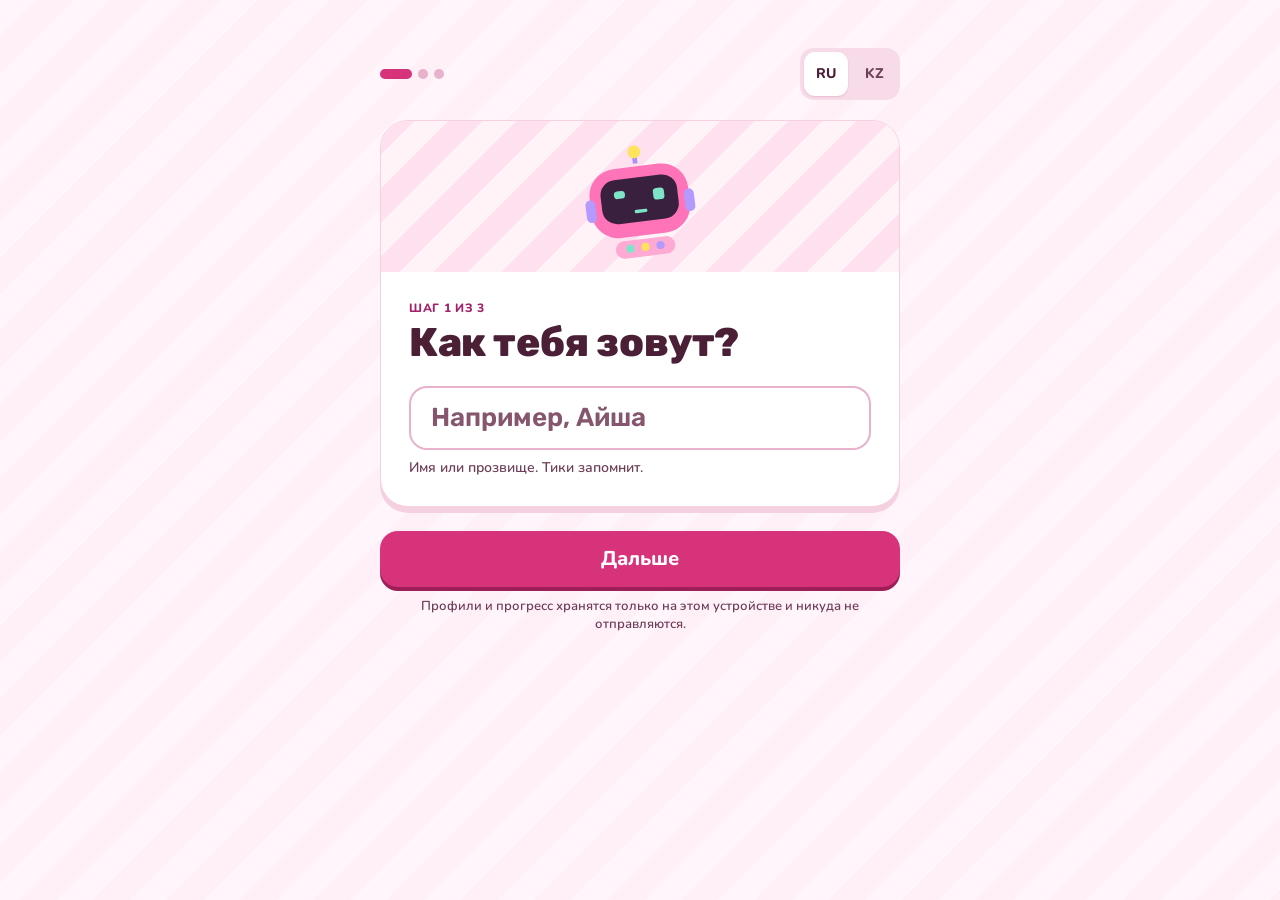
==== commit 10d18aaa: "Step-by-step onboarding, kid navigation and the factory look on every screen" ====
--- a/index.html
+++ b/index.html
@@ -6,22 +6,22 @@
     <meta name="viewport" content="width=device-width, initial-scale=1, viewport-fit=cover" />
     <meta name="description" content="Математика для 1 класса на русском и казахском: каждый пример — несколькими способами, по шагам. Задача дня, темы по программе, раздел для родителей." />
     <meta name="color-scheme" content="light dark" />
-    <meta name="theme-color" content="#f3f1ec" media="(prefers-color-scheme: light)" />
+    <meta name="theme-color" content="#fff5fa" media="(prefers-color-scheme: light)" />
     <meta name="theme-color" content="#13151c" media="(prefers-color-scheme: dark)" />
     <link
       rel="icon"
-      href="data:image/svg+xml,%3Csvg xmlns='http://www.w3.org/2000/svg' viewBox='0 0 40 40'%3E%3Crect width='40' height='40' rx='10' fill='%23171a26'/%3E%3Cpath d='M6 28 Q10 18 14 28 Q18 18 22 28' fill='none' stroke='%236ea0ff' stroke-width='3' stroke-linecap='round'/%3E%3Cpath d='M6 28 Q20 6 33 27' fill='none' stroke='%23f76707' stroke-width='3' stroke-linecap='round'/%3E%3Ccircle cx='33' cy='28' r='4' fill='%23fff'/%3E%3C/svg%3E"
+      href="data:image/svg+xml,%3Csvg xmlns='http://www.w3.org/2000/svg' viewBox='0 0 40 40'%3E%3Crect width='40' height='40' rx='10' fill='%23171a26'/%3E%3Cpath d='M6 28 Q10 18 14 28 Q18 18 22 28' fill='none' stroke='%236ea0ff' stroke-width='3' stroke-linecap='round'/%3E%3Cpath d='M6 28 Q20 6 33 27' fill='none' stroke='%23ff53ab' stroke-width='3' stroke-linecap='round'/%3E%3Ccircle cx='33' cy='28' r='4' fill='%23fff'/%3E%3C/svg%3E"
     />
     <style>
       /* first paint before the bundle loads: the page background already follows the theme */
-      :root { --paper: #f3f1ec; --ink: #171a26; }
+      :root { --paper: #fff5fa; --ink: #4b1f36; }
       @media (prefers-color-scheme: dark) { :root:not([data-theme='light']) { --paper: #13151c; --ink: #f2f0eb; color-scheme: dark; } }
       :root[data-theme='dark'] { --paper: #13151c; --ink: #f2f0eb; color-scheme: dark; }
       html, body { height: 100%; }
       body { margin: 0; background: var(--paper); color: var(--ink); }
     </style>
-    <script type="module" crossorigin src="./assets/index-C59zbH_S.js"></script>
-    <link rel="stylesheet" crossorigin href="./assets/style-BLe71GYl.css">
+    <script type="module" crossorigin src="./assets/index-Bw1eElPx.js"></script>
+    <link rel="stylesheet" crossorigin href="./assets/style-CkjkTiac.css">
   </head>
   <body>
     <div id="root"></div>
--- a/assets/style-CkjkTiac.css
+++ b/assets/style-CkjkTiac.css
@@ -0,0 +1 @@
+.focus-factory,.focus-overlay{--focus-ink:#59283d;--focus-main:#ff53ab;--focus-soft:#ffe1ef;color:var(--focus-ink);font-family:Nunito Variable,Nunito,system-ui,sans-serif}.focus-factory{background:#fff1f8;border-radius:28px;overflow:hidden;border:1px solid #f6c4df}.focus-tabs{display:flex;gap:4px;padding:6px;background:#fff1f8}.focus-tabs button{flex:1;min-height:48px;padding:8px 4px;border-radius:18px;font-weight:900;font-size:14px}.focus-tabs button[aria-selected=true]{background:#ff53ab;color:#fff;box-shadow:0 4px #ca387e}.focus-world{padding:16px 20px 20px;text-align:center;background:repeating-linear-gradient(135deg,#ffe0ef 0,#ffe0ef 24px,#fff3f8 24px,#fff3f8 48px);display:flex;flex-direction:column;gap:8px}.focus-world-head{display:flex;justify-content:space-between;gap:8px;font-size:10px;font-weight:900;text-transform:uppercase;letter-spacing:.04em}.focus-world h2{font-size:clamp(26px,6vw,38px);font-weight:1000;line-height:1.05;margin:4px 0 0}.focus-world>p:not(.focus-preview){font-weight:800;font-size:14px;margin:0}.focus-stage{position:relative;width:100%;max-width:520px;margin:auto;min-height:160px;flex:1;display:flex;align-items:end}.factory-machine{position:absolute;width:100%;height:100%;top:0;right:0;bottom:0;left:0;-o-object-fit:contain;object-fit:contain}.focus-tiki{display:block;width:160px;height:auto;max-width:100%}.focus-stage>.focus-tiki{position:absolute;left:0;bottom:12px;width:42%;filter:drop-shadow(0 5px 0 #bc769a30);animation:focus-float 4s ease-in-out infinite}.focus-conveyor{position:absolute;bottom:0;left:-5%;width:110%;display:flex;justify-content:space-around;background:repeating-linear-gradient(90deg,#6c3b4d 0,#6c3b4d 14px,#875064 14px,#875064 28px);border-radius:18px;color:#ffcf60;font-size:22px;line-height:22px;padding:4px}.focus-conveyor span{font-size:0}.focus-conveyor span:after{content:"🍬";font-size:24px;position:relative;top:-15px}.focus-jars{display:flex;justify-content:center;gap:18px;margin:6px auto 0;width:100%}.focus-jars>div{flex:1;max-width:120px}.focus-jar{height:54px;max-width:65px;margin:0 auto 4px;border:3px solid #d5a2db;border-top:8px solid #b394f2;border-radius:9px 9px 18px 18px;position:relative;overflow:hidden;background:#fff9;display:grid;place-items:center}.focus-jar i{position:absolute;bottom:0;left:0;right:0;background:repeating-linear-gradient(45deg,#ff6bad 0,#ff6bad 8px,#a2ecc5 8px,#a2ecc5 16px,#ffe768 16px,#ffe768 24px);min-height:4px}.focus-jar b{z-index:1;font-size:14px}.focus-jars span{display:block;font-size:11px;line-height:1.15;font-weight:900}.focus-preview{font-size:12px;margin:0}.focus-primary{display:flex;align-items:center;justify-content:center;gap:16px;background:#ff53ab;color:#fff;min-height:56px;width:100%;border-radius:22px;padding:10px 16px;font-size:24px;font-weight:1000;line-height:1.1;box-shadow:0 6px #ca387e;flex-shrink:0}.focus-primary:disabled{opacity:.45;box-shadow:none}.focus-primary:active:not(:disabled){transform:translateY(3px);box-shadow:0 3px #ca387e}.focus-pack-list,.focus-collection{padding:20px}.focus-pack-list h2,.focus-collection h2{font-size:30px;font-weight:1000;line-height:1.1;margin:6px 0 18px}.focus-pack-list{display:grid;grid-template-columns:1fr 1fr;gap:14px}.focus-pack-list h2{grid-column:1/-1;margin-bottom:0}.focus-pack{position:relative;display:flex;flex-direction:column;align-items:start;justify-content:end;min-height:225px;width:100%;text-align:left;border-radius:26px;padding:16px 12px 18px;margin:0;color:#fff;overflow:hidden;box-shadow:0 6px #512b4630;background:linear-gradient(140deg,#388a42,#2b5a31)}.focus-pack:first-of-type{grid-column:1/-1;min-height:200px}.focus-pack-pet{background:linear-gradient(140deg,#f5bb4f,#a96e22)}.focus-pack-moon{background:linear-gradient(140deg,#6353ee,#292064)}.focus-pack-knight{background:linear-gradient(140deg,#f56aa3,#9f4a53)}.focus-pack-farm{background:linear-gradient(140deg,#48b353,#246238)}.focus-pack .focus-pack-scene{position:absolute;width:150px;right:-6px;top:6px;margin:0;height:90px}.focus-pack:first-of-type .focus-pack-scene{width:210px;height:100px}.focus-pack strong{position:relative;font-size:clamp(19px,4.7vw,27px);font-weight:1000;line-height:1.08;text-shadow:0 2px 3px #0002}.focus-pack small{display:block;font-size:10px;margin-top:7px;font-weight:800}.focus-pack>b{position:absolute;right:14px;bottom:14px;font-size:20px}.focus-pack:disabled{opacity:.5}.focus-pack-scene>rect:first-child{fill:transparent}.focus-stickers{display:grid;grid-template-columns:repeat(3,minmax(0,1fr));gap:18px 10px;margin-top:20px}.focus-stickers>div{text-align:center;font-size:12px;min-width:0}.focus-stickers small{display:block}.focus-sticker{width:90px;max-width:100%;display:block;margin:auto}.is-locked .sticker-drawing{filter:grayscale(1);opacity:.2}.focus-collection{background:#fff7fc}.focus-collection>p{font-size:14px}.focus-overlay{position:fixed;top:0;right:0;bottom:0;left:0;z-index:100;background:repeating-linear-gradient(135deg,#ffe0ef 0,#ffe0ef 24px,#fff3f8 24px,#fff3f8 48px);display:flex;flex-direction:column;isolation:isolate;overflow:hidden;padding-top:env(safe-area-inset-top,0px);height:100dvh}.focus-feed-head{width:100%;max-width:900px;margin:0 auto;display:flex;align-items:center;gap:10px;padding:10px 14px;font-size:12px;flex-shrink:0}.focus-feed-head button{width:44px;min-height:44px;font-size:30px;background:#73364d18;border-radius:50%}.focus-feed-head strong{flex:1}.focus-feed-track{height:5px;background:#9f5b7b25;flex-shrink:0}.focus-feed-track i{display:block;height:100%;background:#ff53ab;transition:width .3s}.focus-feed-meta{display:flex;justify-content:space-between;gap:8px;max-width:900px;width:100%;margin:0 auto;padding:10px 18px 6px;font-size:12px;font-weight:900}.focus-feed-meta b{background:#fff9;border-radius:20px;padding:3px 10px}.focus-clip{width:100%;max-width:900px;min-height:0;flex:1;display:flex;flex-direction:column;margin:0 auto}.focus-clip-scroll{position:relative;overflow-y:auto;min-height:0;flex:1;padding:12px 16px 30px;overscroll-behavior:contain;text-align:center;display:flex;flex-direction:column}.focus-clip h2{position:relative;z-index:1;align-self:center;background:#fff;border-radius:26px;box-shadow:0 5px #ac77952b;font-size:clamp(23px,5.6vw,32px);line-height:1.15;font-weight:1000;white-space:pre-line;margin:0 auto;padding:14px 20px;max-width:100%}.focus-clip-hero{position:relative;flex:1;display:flex;flex-direction:column;justify-content:center;gap:12px;padding:24px 66px 10px 0;min-height:200px}.focus-equation{font-size:clamp(64px,10vw,82px);font-weight:1000;line-height:1.05;letter-spacing:-.05em;margin:8px -10px;overflow-wrap:anywhere}.focus-count-art{display:block;width:100%;max-width:400px;margin:0 auto;max-height:220px;overflow:visible}.focus-clip .focus-count-art{max-height:200px}.focus-clip .focus-pack-scene{height:85px;max-width:300px;width:100%;margin:0 auto}.focus-feedback{position:relative;z-index:1;min-height:22px;font-size:16px;font-weight:1000;margin:0}.focus-hint{font-weight:800;font-size:14px;background:#fffc;border-radius:15px;padding:12px;margin:0;line-height:1.35}.focus-side{position:absolute;right:10px;bottom:45px;display:flex;flex-direction:column;align-items:center;gap:12px;width:64px;z-index:3}.focus-side>.focus-tiki{width:64px;height:64px;border:3px solid #ff53ab;border-radius:50%;background:#fff}.focus-side button{display:flex;flex-direction:column;align-items:center;justify-content:center;gap:4px;font-size:10px;font-weight:900;min-height:52px;width:64px;border-radius:24px;background:#fff7}.focus-side button svg{width:24px;height:24px}.focus-voice-note{position:absolute;bottom:110px;right:60px;width:180px;font-size:12px;background:#fff;padding:10px;border-radius:14px}.focus-scene-belt{position:relative;flex-shrink:0;height:20px;border-radius:15px;background:repeating-linear-gradient(90deg,#6b3b4c 0,#6b3b4c 14px,#875164 14px,#875164 28px);margin:4px -10px 0}.focus-byline{position:absolute;bottom:5px;left:18px;font-size:11px;font-weight:900}.focus-scene-decor{position:absolute;top:0;right:0;bottom:0;left:0;pointer-events:none;color:#d8a2d1;font-size:30px;opacity:.6}.focus-scene-decor span{position:absolute;left:5%;top:18%}.focus-scene-decor span:nth-child(2){left:80%;top:26%}.focus-scene-decor span:nth-child(3){left:15%;top:65%;font-size:20px}.focus-clip-actions{position:relative;z-index:4;padding:12px 16px max(18px,env(safe-area-inset-bottom,0px));background:#fff;border-radius:28px 28px 0 0;flex-shrink:0}.focus-options{display:grid;grid-template-columns:repeat(2,minmax(0,1fr));gap:10px;margin-bottom:14px}.focus-options:has(button:nth-child(3):last-child){grid-template-columns:repeat(3,minmax(0,1fr))}.focus-options button{min-height:72px;border:0;background:#fff0f8;color:#59283d;border-radius:22px;font-size:34px;font-weight:1000;padding:10px 6px;box-shadow:0 5px #f1b4d3;overflow-wrap:anywhere}.focus-options button.is-correct{background:#9ce6c5;box-shadow:0 5px #49ae85}.focus-options button:focus-visible,.focus-side button:focus-visible{outline:3px solid #6b4ba7;outline-offset:2px}.focus-clip-actions .focus-primary{min-height:48px;font-size:20px}.focus-options:has(button:nth-child(4)) button{min-height:72px}.focus-skip{min-height:44px;padding:10px 18px;font-weight:900;display:block;margin:0 auto}.focus-end{flex:1;overflow:auto;max-width:600px;width:100%;margin:auto;padding:24px;text-align:center;display:flex;flex-direction:column;justify-content:center;align-items:center;gap:18px}.focus-end h2{font-size:28px;line-height:1.15;font-weight:1000}.focus-end>.focus-tiki{height:100px}.focus-end .focus-primary{max-width:400px}.focus-reward{position:relative;width:260px;max-width:100%;margin:0 auto;padding-top:20px}.focus-chest-art{width:100%;display:block;overflow:visible}.focus-reward .focus-sticker{position:absolute;width:62px;top:0;left:calc(50% - 31px);z-index:2;transition:transform .6s}.focus-reward:has(.is-open) .focus-sticker{transform:translateY(-22px) scale(1.3)}.chest-lid{transform-origin:35px 96px;transition:transform .5s ease}.is-open .chest-lid{transform:rotate(-24deg) translateY(-20px)}.chest-sparkles{animation:focus-pop .7s ease-out}.focus-arrive{animation:focus-arrive .4s ease-out both}.tiki-happy{animation:focus-pop .6s ease-out}.tiki-thinking{transform:rotate(-7deg)}.focus-theme-blocks{background:linear-gradient(#abe4ff 0,#abe4ff 65%,#9bdc8c 65%);--focus-main:#5d9753}.focus-theme-pet{background:radial-gradient(ellipse at 50% 60%,#ffebad,#ffca9c)}.focus-theme-moon{background:radial-gradient(ellipse at 60% 70%,#6d5dba,#25235b);color:#fff8e8}.focus-theme-knight{background:linear-gradient(#c8b4ee 0,#c8b4ee 70%,#f3a8bd 70%)}.focus-theme-farm{background:linear-gradient(#bcecff 0,#bcecff 60%,#9cda83 60%)}.focus-theme-moon .focus-clip h2,.focus-theme-moon .focus-hint,.focus-theme-moon .focus-side button,.focus-theme-moon .focus-feed-meta b{color:#59283d}.focus-theme-moon .focus-clip-scroll{color:#fff8e8}.focus-lesson{flex:1;min-height:0;overflow:auto;display:flex;flex-direction:column}.focus-lesson .screen-h{height:100%!important;min-height:0!important;background:transparent!important}.focus-lesson>.screen-h{flex:1}.focus-lesson [data-task-content]{min-height:0}.focus-lesson [data-lesson-equation]{font-size:64px;line-height:1.05;font-weight:1000}.focus-lesson [data-task-panel]{background:#fff9}.focus-lesson [data-task-panel] button{min-height:52px}.focus-lesson .lesson-voice{display:flex;align-items:center;gap:12px}.focus-lesson .lesson-voice button{background:#fff;border-radius:18px;padding:10px;display:flex;gap:8px;align-items:center;font-weight:900}.focus-lesson .focus-tiki{width:65px;height:60px}.focus-lesson .focus-count-art{height:140px}@keyframes focus-float{50%{transform:translateY(-5px)}}@keyframes focus-arrive{0%{transform:translateY(-7px);opacity:0}to{transform:translateY(0);opacity:1}}@keyframes focus-pop{50%{transform:translateY(-7px) rotate(5deg)}}@media(max-width:899px){.factory-today .today-heading{position:absolute;width:1px;height:1px;overflow:hidden;clip:rect(0 0 0 0);clip-path:inset(50%);white-space:nowrap;margin:0}.factory-today .focus-factory{margin:0 -20px;border:0;border-radius:0}.focus-world{height:calc(100dvh - 176px);min-height:420px}.focus-stage{min-height:110px}.focus-world h2,.focus-world .focus-primary{font-size:28px}}@media(min-width:900px){.focus-world{min-height:580px}.focus-stage{min-height:280px}.focus-world .focus-primary{max-width:500px;margin:auto}.focus-pack-list{grid-template-columns:repeat(3,minmax(0,1fr))}.focus-pack:first-of-type{grid-column:auto}.focus-stickers{grid-template-columns:repeat(4,minmax(0,1fr))}.focus-clip-scroll{padding-top:20px}.focus-clip-hero{padding-right:90px}.focus-clip .focus-count-art{max-height:260px}.focus-clip .focus-pack-scene{height:100px}.focus-options{grid-template-columns:repeat(4,minmax(0,1fr))}.focus-side{width:80px;right:25px}.focus-side button{width:80px;min-height:64px;font-size:12px}.focus-clip-actions .focus-primary{max-width:500px;margin:auto}}@media(max-height:700px){.focus-feed-head{padding-top:6px;padding-bottom:6px}.focus-feed-meta{padding:4px 14px}.focus-clip-scroll{padding-top:6px}.focus-clip h2{padding:10px 14px;font-size:23px}.focus-clip-hero{padding-top:10px;gap:6px;min-height:130px}.focus-clip .focus-count-art{max-height:120px}.focus-clip .focus-pack-scene{height:55px}.focus-equation{font-size:64px;margin:4px -10px}.focus-side{bottom:32px;gap:5px}.focus-side>.focus-tiki{width:54px;height:54px}.focus-options{gap:8px;margin-bottom:12px}.focus-clip-actions{padding-top:10px;padding-bottom:14px}.focus-end{padding:15px;gap:12px}.focus-world{min-height:385px;padding:10px 16px 15px;gap:6px}.focus-jars{gap:14px;margin-top:0}.focus-jar{height:43px}.focus-jars span{font-size:10px}.focus-world>p:not(.focus-preview){display:none}.focus-end>.focus-tiki{height:70px}.focus-reward{width:220px}}@media(prefers-reduced-motion:reduce){.focus-factory *,.focus-overlay *{animation:none!important;transition:none!important;scroll-behavior:auto!important}}.focus-factory-scenery{position:absolute;left:0;right:0;bottom:25px;height:160px;opacity:.13;pointer-events:none}.focus-factory-scenery .factory-machine{max-width:500px;margin:auto}.focus-clip-hero{z-index:1}.focus-theme-moon .focus-count-art{filter:drop-shadow(0 2px 0 #ffffff60)}.focus-sign-slot{display:inline-flex;align-items:center;justify-content:center;min-width:.9em;height:1em;margin:0 .12em;padding:0 .08em;border:4px dashed currentColor;border-radius:.18em;font-size:.72em;line-height:1;vertical-align:.08em;opacity:.85;letter-spacing:0}.focus-world-head{align-items:center;font-size:inherit;text-transform:none;letter-spacing:0}.focus-pill{background:#ff53ab;color:#fff;border-radius:999px;padding:7px 16px;font-size:16px;font-weight:1000;box-shadow:0 4px #ca387e;font-family:Rubik Variable,Nunito Variable,sans-serif}.focus-counter{background:#fff;color:#59283d;border-radius:999px;padding:6px 13px;font-size:16px;font-weight:1000;box-shadow:0 3px #f2c3d9}.focus-view-trends,.focus-view-stickers{background:#fff7fc}.focus-view-trends .focus-pack-list h2,.focus-view-stickers .focus-collection h2{font-family:Rubik Variable,Nunito Variable,sans-serif;font-size:32px}.focus-pack>span{padding-right:26px}.focus-feed-segments{flex:1;display:flex;gap:4px;align-items:center}.focus-feed-segments i{flex:1;height:6px;border-radius:999px;background:#9f5b7b2e}.focus-feed-segments i.is-done{background:#ff53ab}.focus-feed-segments i.is-now{background:linear-gradient(90deg,#ff53ab 45%,#9f5b7b2e 45%)}.focus-feed-score{flex-shrink:0;background:#ff53ab;color:#fff;border-radius:999px;padding:5px 11px;font-size:13px;font-weight:1000;box-shadow:0 3px #ca387e;white-space:nowrap}@font-face{font-family:Nunito Variable;font-style:normal;font-display:swap;font-weight:200 1000;src:url([data-uri]) format("woff2-variations");unicode-range:U+0460-052F,U+1C80-1C8A,U+20B4,U+2DE0-2DFF,U+A640-A69F,U+FE2E-FE2F}@font-face{font-family:Nunito Variable;font-style:normal;font-display:swap;font-weight:200 1000;src:url([data-uri]) format("woff2-variations");unicode-range:U+0301,U+0400-045F,U+0490-0491,U+04B0-04B1,U+2116}@font-face{font-family:Nunito Variable;font-style:normal;font-display:swap;font-weight:200 1000;src:url([data-uri]) format("woff2-variations");unicode-range:U+0000-00FF,U+0131,U+0152-0153,U+02BB-02BC,U+02C6,U+02DA,U+02DC,U+0304,U+0308,U+0329,U+2000-206F,U+20AC,U+2122,U+2191,U+2193,U+2212,U+2215,U+FEFF,U+FFFD}@font-face{font-family:Rubik Variable;font-style:normal;font-display:swap;font-weight:300 900;src:url([data-uri]) format("woff2-variations");unicode-range:U+0460-052F,U+1C80-1C8A,U+20B4,U+2DE0-2DFF,U+A640-A69F,U+FE2E-FE2F}@font-face{font-family:Rubik Variable;font-style:normal;font-display:swap;font-weight:300 900;src:url([data-uri]) format("woff2-variations");unicode-range:U+0301,U+0400-045F,U+0490-0491,U+04B0-04B1,U+2116}@font-face{font-family:Rubik Variable;font-style:normal;font-display:swap;font-weight:300 900;src:url([data-uri]) format("woff2-variations");unicode-range:U+0000-00FF,U+0131,U+0152-0153,U+02BB-02BC,U+02C6,U+02DA,U+02DC,U+0304,U+0308,U+0329,U+2000-206F,U+20AC,U+2122,U+2191,U+2193,U+2212,U+2215,U+FEFF,U+FFFD}*,:before,:after{--tw-border-spacing-x: 0;--tw-border-spacing-y: 0;--tw-translate-x: 0;--tw-translate-y: 0;--tw-rotate: 0;--tw-skew-x: 0;--tw-skew-y: 0;--tw-scale-x: 1;--tw-scale-y: 1;--tw-pan-x: ;--tw-pan-y: ;--tw-pinch-zoom: ;--tw-scroll-snap-strictness: proximity;--tw-gradient-from-position: ;--tw-gradient-via-position: ;--tw-gradient-to-position: ;--tw-ordinal: ;--tw-slashed-zero: ;--tw-numeric-figure: ;--tw-numeric-spacing: ;--tw-numeric-fraction: ;--tw-ring-inset: ;--tw-ring-offset-width: 0px;--tw-ring-offset-color: #fff;--tw-ring-color: rgb(59 130 246 / .5);--tw-ring-offset-shadow: 0 0 #0000;--tw-ring-shadow: 0 0 #0000;--tw-shadow: 0 0 #0000;--tw-shadow-colored: 0 0 #0000;--tw-blur: ;--tw-brightness: ;--tw-contrast: ;--tw-grayscale: ;--tw-hue-rotate: ;--tw-invert: ;--tw-saturate: ;--tw-sepia: ;--tw-drop-shadow: ;--tw-backdrop-blur: ;--tw-backdrop-brightness: ;--tw-backdrop-contrast: ;--tw-backdrop-grayscale: ;--tw-backdrop-hue-rotate: ;--tw-backdrop-invert: ;--tw-backdrop-opacity: ;--tw-backdrop-saturate: ;--tw-backdrop-sepia: ;--tw-contain-size: ;--tw-contain-layout: ;--tw-contain-paint: ;--tw-contain-style: }::backdrop{--tw-border-spacing-x: 0;--tw-border-spacing-y: 0;--tw-translate-x: 0;--tw-translate-y: 0;--tw-rotate: 0;--tw-skew-x: 0;--tw-skew-y: 0;--tw-scale-x: 1;--tw-scale-y: 1;--tw-pan-x: ;--tw-pan-y: ;--tw-pinch-zoom: ;--tw-scroll-snap-strictness: proximity;--tw-gradient-from-position: ;--tw-gradient-via-position: ;--tw-gradient-to-position: ;--tw-ordinal: ;--tw-slashed-zero: ;--tw-numeric-figure: ;--tw-numeric-spacing: ;--tw-numeric-fraction: ;--tw-ring-inset: ;--tw-ring-offset-width: 0px;--tw-ring-offset-color: #fff;--tw-ring-color: rgb(59 130 246 / .5);--tw-ring-offset-shadow: 0 0 #0000;--tw-ring-shadow: 0 0 #0000;--tw-shadow: 0 0 #0000;--tw-shadow-colored: 0 0 #0000;--tw-blur: ;--tw-brightness: ;--tw-contrast: ;--tw-grayscale: ;--tw-hue-rotate: ;--tw-invert: ;--tw-saturate: ;--tw-sepia: ;--tw-drop-shadow: ;--tw-backdrop-blur: ;--tw-backdrop-brightness: ;--tw-backdrop-contrast: ;--tw-backdrop-grayscale: ;--tw-backdrop-hue-rotate: ;--tw-backdrop-invert: ;--tw-backdrop-opacity: ;--tw-backdrop-saturate: ;--tw-backdrop-sepia: ;--tw-contain-size: ;--tw-contain-layout: ;--tw-contain-paint: ;--tw-contain-style: }*,:before,:after{box-sizing:border-box;border-width:0;border-style:solid;border-color:#e5e7eb}:before,:after{--tw-content: ""}html,:host{line-height:1.5;-webkit-text-size-adjust:100%;-moz-tab-size:4;-o-tab-size:4;tab-size:4;font-family:ui-sans-serif,system-ui,sans-serif,"Apple Color Emoji","Segoe UI Emoji",Segoe UI Symbol,"Noto Color Emoji";font-feature-settings:normal;font-variation-settings:normal;-webkit-tap-highlight-color:transparent}body{margin:0;line-height:inherit}hr{height:0;color:inherit;border-top-width:1px}abbr:where([title]){-webkit-text-decoration:underline dotted;text-decoration:underline dotted}h1,h2,h3,h4,h5,h6{font-size:inherit;font-weight:inherit}a{color:inherit;text-decoration:inherit}b,strong{font-weight:bolder}code,kbd,samp,pre{font-family:ui-monospace,SFMono-Regular,Menlo,Monaco,Consolas,Liberation Mono,Courier New,monospace;font-feature-settings:normal;font-variation-settings:normal;font-size:1em}small{font-size:80%}sub,sup{font-size:75%;line-height:0;position:relative;vertical-align:baseline}sub{bottom:-.25em}sup{top:-.5em}table{text-indent:0;border-color:inherit;border-collapse:collapse}button,input,optgroup,select,textarea{font-family:inherit;font-feature-settings:inherit;font-variation-settings:inherit;font-size:100%;font-weight:inherit;line-height:inherit;letter-spacing:inherit;color:inherit;margin:0;padding:0}button,select{text-transform:none}button,input:where([type=button]),input:where([type=reset]),input:where([type=submit]){-webkit-appearance:button;background-color:transparent;background-image:none}:-moz-focusring{outline:auto}:-moz-ui-invalid{box-shadow:none}progress{vertical-align:baseline}::-webkit-inner-spin-button,::-webkit-outer-spin-button{height:auto}[type=search]{-webkit-appearance:textfield;outline-offset:-2px}::-webkit-search-decoration{-webkit-appearance:none}::-webkit-file-upload-button{-webkit-appearance:button;font:inherit}summary{display:list-item}blockquote,dl,dd,h1,h2,h3,h4,h5,h6,hr,figure,p,pre{margin:0}fieldset{margin:0;padding:0}legend{padding:0}ol,ul,menu{list-style:none;margin:0;padding:0}dialog{padding:0}textarea{resize:vertical}input::-moz-placeholder,textarea::-moz-placeholder{opacity:1;color:#9ca3af}input::placeholder,textarea::placeholder{opacity:1;color:#9ca3af}button,[role=button]{cursor:pointer}:disabled{cursor:default}img,svg,video,canvas,audio,iframe,embed,object{display:block;vertical-align:middle}img,video{max-width:100%;height:auto}[hidden]:where(:not([hidden=until-found])){display:none}html{-webkit-text-size-adjust:100%;-moz-text-size-adjust:100%;text-size-adjust:100%}body{margin:0;background:var(--paper);background-image:var(--stripes);background-attachment:fixed;color:var(--ink);font-family:var(--font-body);font-size:1rem;line-height:1.5;-webkit-font-smoothing:antialiased;-webkit-tap-highlight-color:transparent;overflow-x:hidden;overflow-x:clip}h1,h2,h3,h4{margin:0;text-wrap:balance}h1{font-family:var(--font-display);font-weight:800;letter-spacing:-.01em}h2,h3,h4{font-family:var(--font-body);font-weight:800}p{margin:0}button,input{font:inherit;color:inherit}:focus-visible{outline:3px solid var(--ring);outline-offset:2px}::-moz-selection{background:var(--accent-soft);color:var(--ink)}::selection{background:var(--accent-soft);color:var(--ink)}.worksheet{background-color:var(--sheet-2)}.math-line{font-family:var(--font-display);font-weight:600;font-variant-numeric:tabular-nums;letter-spacing:0}.num{font-family:var(--font-display);font-weight:600;font-variant-numeric:tabular-nums}.label-caps{font-size:.75rem;line-height:1rem;font-weight:800;letter-spacing:.06em;text-transform:uppercase}.no-scrollbar{scrollbar-width:none}.no-scrollbar::-webkit-scrollbar{display:none}.screen-h{height:100vh;height:100dvh}.sr-only{position:absolute;width:1px;height:1px;padding:0;margin:-1px;overflow:hidden;clip:rect(0,0,0,0);white-space:nowrap;border-width:0}.visible{visibility:visible}.static{position:static}.fixed{position:fixed}.absolute{position:absolute}.relative{position:relative}.sticky{position:sticky}.inset-0{top:0;right:0;bottom:0;left:0}.inset-x-0{left:0;right:0}.inset-y-0{top:0;bottom:0}.bottom-0{bottom:0}.left-0{left:0}.left-1\/2{left:50%}.left-2{left:.5rem}.right-0{right:0}.right-1\.5{right:.375rem}.right-2{right:.5rem}.right-3{right:.75rem}.top-0{top:0}.top-1\.5{top:.375rem}.top-1\/2{top:50%}.top-2{top:.5rem}.top-3{top:.75rem}.top-full{top:100%}.isolate{isolation:isolate}.-z-10{z-index:-10}.z-30{z-index:30}.z-40{z-index:40}.z-50{z-index:50}.order-2{order:2}.order-3{order:3}.col-span-2{grid-column:span 2 / span 2}.m-0{margin:0}.mx-auto{margin-left:auto;margin-right:auto}.-mt-2{margin-top:-.5rem}.mb-2{margin-bottom:.5rem}.mb-2\.5{margin-bottom:.625rem}.mb-3{margin-bottom:.75rem}.mb-5{margin-bottom:1.25rem}.mb-8{margin-bottom:2rem}.ml-1\.5{margin-left:.375rem}.ml-auto{margin-left:auto}.mt-0\.5{margin-top:.125rem}.mt-1{margin-top:.25rem}.mt-1\.5{margin-top:.375rem}.mt-2{margin-top:.5rem}.mt-2\.5{margin-top:.625rem}.mt-3{margin-top:.75rem}.mt-4{margin-top:1rem}.mt-5{margin-top:1.25rem}.mt-auto{margin-top:auto}.line-clamp-2{overflow:hidden;display:-webkit-box;-webkit-box-orient:vertical;-webkit-line-clamp:2}.line-clamp-3{overflow:hidden;display:-webkit-box;-webkit-box-orient:vertical;-webkit-line-clamp:3}.block{display:block}.inline-block{display:inline-block}.flex{display:flex}.inline-flex{display:inline-flex}.table{display:table}.grid{display:grid}.inline-grid{display:inline-grid}.contents{display:contents}.hidden{display:none}.h-1\.5{height:.375rem}.h-10{height:2.5rem}.h-11{height:2.75rem}.h-12{height:3rem}.h-14{height:3.5rem}.h-16{height:4rem}.h-2{height:.5rem}.h-2\.5{height:.625rem}.h-3\.5{height:.875rem}.h-4{height:1rem}.h-5{height:1.25rem}.h-6{height:1.5rem}.h-7{height:1.75rem}.h-8{height:2rem}.h-9{height:2.25rem}.h-\[1\.25em\]{height:1.25em}.h-\[104px\]{height:104px}.h-\[18px\]{height:18px}.h-\[22px\]{height:22px}.h-\[26px\]{height:26px}.h-\[4\.25rem\]{height:4.25rem}.h-\[46px\]{height:46px}.h-\[52px\]{height:52px}.h-\[72px\]{height:72px}.h-\[var\(--nav-h\)\]{height:var(--nav-h)}.h-auto{height:auto}.h-full{height:100%}.h-screen{height:100vh}.max-h-\[180px\]{max-height:180px}.max-h-\[300px\]{max-height:300px}.max-h-\[calc\(100dvh-24px\)\]{max-height:calc(100dvh - 24px)}.min-h-0{min-height:0px}.min-h-11{min-height:2.75rem}.min-h-\[100dvh\]{min-height:100dvh}.min-h-\[132px\]{min-height:132px}.min-h-\[3\.5rem\]{min-height:3.5rem}.min-h-\[56px\]{min-height:56px}.min-h-full{min-height:100%}.w-10{width:2.5rem}.w-11{width:2.75rem}.w-12{width:3rem}.w-14{width:3.5rem}.w-16{width:4rem}.w-2{width:.5rem}.w-2\.5{width:.625rem}.w-3\.5{width:.875rem}.w-4{width:1rem}.w-5{width:1.25rem}.w-6{width:1.5rem}.w-7{width:1.75rem}.w-8{width:2rem}.w-9{width:2.25rem}.w-\[1\.6em\]{width:1.6em}.w-\[120px\]{width:120px}.w-\[18px\]{width:18px}.w-\[22px\]{width:22px}.w-\[26px\]{width:26px}.w-\[46px\]{width:46px}.w-\[84px\]{width:84px}.w-\[calc\(100vw-24px\)\]{width:calc(100vw - 24px)}.w-\[calc\(100vw-32px\)\]{width:calc(100vw - 32px)}.w-\[min\(18rem\,80vw\)\]{width:min(18rem,80vw)}.w-full{width:100%}.min-w-0{min-width:0px}.min-w-\[1\.6em\]{min-width:1.6em}.min-w-\[15rem\]{min-width:15rem}.min-w-\[44px\]{min-width:44px}.min-w-\[8\.5rem\]{min-width:8.5rem}.min-w-\[80px\]{min-width:80px}.min-w-\[9\.5rem\]{min-width:9.5rem}.min-w-\[96px\]{min-width:96px}.max-w-2xl{max-width:42rem}.max-w-\[1040px\]{max-width:1040px}.max-w-\[1120px\]{max-width:1120px}.max-w-\[16rem\]{max-width:16rem}.max-w-\[560px\]{max-width:560px}.max-w-\[65ch\]{max-width:65ch}.max-w-full{max-width:100%}.max-w-md{max-width:28rem}.max-w-xl{max-width:36rem}.max-w-xs{max-width:20rem}.flex-1{flex:1 1 0%}.shrink-0{flex-shrink:0}.-translate-x-1\/2{--tw-translate-x: -50%;transform:translate(var(--tw-translate-x),var(--tw-translate-y)) rotate(var(--tw-rotate)) skew(var(--tw-skew-x)) skewY(var(--tw-skew-y)) scaleX(var(--tw-scale-x)) scaleY(var(--tw-scale-y))}.-translate-y-1\/2{--tw-translate-y: -50%;transform:translate(var(--tw-translate-x),var(--tw-translate-y)) rotate(var(--tw-rotate)) skew(var(--tw-skew-x)) skewY(var(--tw-skew-y)) scaleX(var(--tw-scale-x)) scaleY(var(--tw-scale-y))}.transform{transform:translate(var(--tw-translate-x),var(--tw-translate-y)) rotate(var(--tw-rotate)) skew(var(--tw-skew-x)) skewY(var(--tw-skew-y)) scaleX(var(--tw-scale-x)) scaleY(var(--tw-scale-y))}@keyframes pop{0%{transform:scale(.85);opacity:.4}60%{transform:scale(1.06);opacity:1}to{transform:scale(1);opacity:1}}.animate-pop{animation:pop .35s ease-out}@keyframes shake{0%,to{transform:translate(0)}20%{transform:translate(-6px)}40%{transform:translate(6px)}60%{transform:translate(-4px)}80%{transform:translate(4px)}}.animate-shake{animation:shake .45s ease-in-out}.touch-none{touch-action:none}.select-none{-webkit-user-select:none;-moz-user-select:none;user-select:none}.resize{resize:both}.scroll-mt-4{scroll-margin-top:1rem}.list-none{list-style-type:none}.grid-cols-1{grid-template-columns:repeat(1,minmax(0,1fr))}.grid-cols-2{grid-template-columns:repeat(2,minmax(0,1fr))}.grid-cols-3{grid-template-columns:repeat(3,minmax(0,1fr))}.grid-cols-4{grid-template-columns:repeat(4,minmax(0,1fr))}.grid-cols-5{grid-template-columns:repeat(5,minmax(0,1fr))}.grid-cols-6{grid-template-columns:repeat(6,minmax(0,1fr))}.grid-cols-\[minmax\(0\,1fr\)_88px_76px\]{grid-template-columns:minmax(0,1fr) 88px 76px}.flex-col{flex-direction:column}.flex-wrap{flex-wrap:wrap}.place-items-center{place-items:center}.items-start{align-items:flex-start}.items-end{align-items:flex-end}.items-center{align-items:center}.items-baseline{align-items:baseline}.justify-start{justify-content:flex-start}.justify-end{justify-content:flex-end}.justify-center{justify-content:center}.justify-between{justify-content:space-between}.gap-1{gap:.25rem}.gap-1\.5{gap:.375rem}.gap-2{gap:.5rem}.gap-2\.5{gap:.625rem}.gap-3{gap:.75rem}.gap-3\.5{gap:.875rem}.gap-4{gap:1rem}.gap-5{gap:1.25rem}.gap-6{gap:1.5rem}.gap-x-1\.5{-moz-column-gap:.375rem;column-gap:.375rem}.gap-x-2{-moz-column-gap:.5rem;column-gap:.5rem}.gap-x-3{-moz-column-gap:.75rem;column-gap:.75rem}.gap-y-1{row-gap:.25rem}.self-start{align-self:flex-start}.self-center{align-self:center}.overflow-hidden{overflow:hidden}.overflow-x-auto{overflow-x:auto}.overflow-y-auto{overflow-y:auto}.overscroll-contain{overscroll-behavior:contain}.truncate{overflow:hidden;text-overflow:ellipsis;white-space:nowrap}.whitespace-normal{white-space:normal}.whitespace-nowrap{white-space:nowrap}.whitespace-pre-line{white-space:pre-line}.rounded{border-radius:.25rem}.rounded-\[11px\]{border-radius:11px}.rounded-\[14px\]{border-radius:14px}.rounded-\[16px\]{border-radius:16px}.rounded-\[18px\]{border-radius:18px}.rounded-\[22px\]{border-radius:22px}.rounded-btn{border-radius:18px}.rounded-card{border-radius:22px}.rounded-chip{border-radius:14px}.rounded-full{border-radius:9999px}.rounded-sheet{border-radius:28px}.rounded-t-\[28px\]{border-top-left-radius:28px;border-top-right-radius:28px}.rounded-bl-\[4px\]{border-bottom-left-radius:4px}.border{border-width:1px}.border-0{border-width:0px}.border-2{border-width:2px}.border-\[3px\]{border-width:3px}.border-r{border-right-width:1px}.border-t{border-top-width:1px}.border-dashed{border-style:dashed}.border-accent{border-color:var(--accent)}.border-ink{border-color:var(--ink)}.border-line{border-color:var(--line)}.border-line-2{border-color:var(--line-2)}.border-ok{border-color:var(--ok)}.border-oops{border-color:var(--oops)}.border-pen{border-color:var(--pen)}.border-transparent{border-color:transparent}.bg-\[var\(--shadow\)\]{background-color:var(--shadow)}.bg-accent{background-color:var(--accent)}.bg-accent-ink{background-color:var(--accent-ink)}.bg-accent-soft{background-color:var(--accent-soft)}.bg-g1{background-color:var(--g1)}.bg-g10{background-color:var(--g10)}.bg-g11{background-color:var(--g11)}.bg-g2{background-color:var(--g2)}.bg-g3{background-color:var(--g3)}.bg-g4{background-color:var(--g4)}.bg-g5{background-color:var(--g5)}.bg-g6{background-color:var(--g6)}.bg-g7{background-color:var(--g7)}.bg-g8{background-color:var(--g8)}.bg-g9{background-color:var(--g9)}.bg-hint-soft{background-color:var(--hint-soft)}.bg-ink{background-color:var(--ink)}.bg-line-2{background-color:var(--line-2)}.bg-night{background-color:var(--night)}.bg-night-ink{background-color:var(--night-ink)}.bg-night-ok{background-color:var(--night-ok)}.bg-night-oops{background-color:var(--night-oops)}.bg-night-track{background-color:var(--night-track)}.bg-ok{background-color:var(--ok)}.bg-ok-soft{background-color:var(--ok-soft)}.bg-oops{background-color:var(--oops)}.bg-oops-soft{background-color:var(--oops-soft)}.bg-paper{background-color:var(--paper)}.bg-pen{background-color:var(--pen)}.bg-sheet{background-color:var(--sheet)}.bg-sheet-2{background-color:var(--sheet-2)}.bg-ten{background-color:var(--ten)}.bg-track{background-color:var(--track)}.bg-transparent{background-color:transparent}.bg-tray{background-color:var(--tray)}.bg-\[repeating-linear-gradient\(135deg\,\#ffe0ef_0_24px\,\#fff3f8_24px_48px\)\]{background-image:repeating-linear-gradient(135deg,#ffe0ef 0,#ffe0ef 24px,#fff3f8 24px,#fff3f8 48px)}.fill-star{fill:var(--star)}.p-0{padding:0}.p-0\.5{padding:.125rem}.p-1{padding:.25rem}.p-1\.5{padding:.375rem}.p-2{padding:.5rem}.p-3{padding:.75rem}.p-3\.5{padding:.875rem}.p-4{padding:1rem}.p-5{padding:1.25rem}.p-6{padding:1.5rem}.p-\[7px\]{padding:7px}.px-0\.5{padding-left:.125rem;padding-right:.125rem}.px-1{padding-left:.25rem;padding-right:.25rem}.px-1\.5{padding-left:.375rem;padding-right:.375rem}.px-2{padding-left:.5rem;padding-right:.5rem}.px-2\.5{padding-left:.625rem;padding-right:.625rem}.px-3{padding-left:.75rem;padding-right:.75rem}.px-3\.5{padding-left:.875rem;padding-right:.875rem}.px-4{padding-left:1rem;padding-right:1rem}.px-5{padding-left:1.25rem;padding-right:1.25rem}.px-6{padding-left:1.5rem;padding-right:1.5rem}.py-0\.5{padding-top:.125rem;padding-bottom:.125rem}.py-1{padding-top:.25rem;padding-bottom:.25rem}.py-10{padding-top:2.5rem;padding-bottom:2.5rem}.py-12{padding-top:3rem;padding-bottom:3rem}.py-2{padding-top:.5rem;padding-bottom:.5rem}.py-2\.5{padding-top:.625rem;padding-bottom:.625rem}.py-3{padding-top:.75rem;padding-bottom:.75rem}.py-4{padding-top:1rem;padding-bottom:1rem}.py-7{padding-top:1.75rem;padding-bottom:1.75rem}.py-8{padding-top:2rem;padding-bottom:2rem}.py-\[11px\]{padding-top:11px;padding-bottom:11px}.pb-1\.5{padding-bottom:.375rem}.pb-2{padding-bottom:.5rem}.pb-5{padding-bottom:1.25rem}.pb-\[190px\]{padding-bottom:190px}.pb-\[calc\(var\(--nav-h\)\+env\(safe-area-inset-bottom\,0px\)\+20px\)\]{padding-bottom:calc(var(--nav-h) + env(safe-area-inset-bottom,0px) + 20px)}.pl-1{padding-left:.25rem}.pl-1\.5{padding-left:.375rem}.pl-4{padding-left:1rem}.pl-\[15px\]{padding-left:15px}.pr-12{padding-right:3rem}.pr-2\.5{padding-right:.625rem}.pr-3{padding-right:.75rem}.pr-4{padding-right:1rem}.pr-\[11px\]{padding-right:11px}.pr-\[9px\]{padding-right:9px}.pt-1{padding-top:.25rem}.pt-1\.5{padding-top:.375rem}.pt-14{padding-top:3.5rem}.pt-2{padding-top:.5rem}.pt-3{padding-top:.75rem}.pt-3\.5{padding-top:.875rem}.pt-5{padding-top:1.25rem}.pt-6{padding-top:1.5rem}.text-left{text-align:left}.text-center{text-align:center}.text-right{text-align:right}.align-middle{vertical-align:middle}.font-display{font-family:var(--font-display)}.text-\[0\.6875rem\]{font-size:.6875rem}.text-\[0\.75rem\]{font-size:.75rem}.text-\[0\.875rem\]{font-size:.875rem}.text-\[0\.9375rem\]{font-size:.9375rem}.text-\[1\.05rem\]{font-size:1.05rem}.text-\[1\.0625rem\]{font-size:1.0625rem}.text-\[1\.25rem\]{font-size:1.25rem}.text-\[1\.375rem\]{font-size:1.375rem}.text-\[1\.3rem\]{font-size:1.3rem}.text-\[1\.5rem\]{font-size:1.5rem}.text-\[1\.625rem\]{font-size:1.625rem}.text-\[1\.75rem\]{font-size:1.75rem}.text-\[1\.875rem\]{font-size:1.875rem}.text-\[2\.25rem\]{font-size:2.25rem}.text-\[2\.5rem\]{font-size:2.5rem}.text-\[2rem\]{font-size:2rem}.text-body{font-size:1rem;line-height:1.5rem}.text-cap{font-size:.8125rem;line-height:1.125rem}.text-h1{font-size:1.75rem;line-height:2.125rem}.text-h2{font-size:1.375rem;line-height:1.75rem}.text-lead{font-size:1.125rem;line-height:1.625rem}.text-small{font-size:.875rem;line-height:1.25rem}.font-bold{font-weight:700}.font-extrabold{font-weight:800}.font-medium{font-weight:500}.font-semibold{font-weight:600}.uppercase{text-transform:uppercase}.tabular-nums{--tw-numeric-spacing: tabular-nums;font-variant-numeric:var(--tw-ordinal) var(--tw-slashed-zero) var(--tw-numeric-figure) var(--tw-numeric-spacing) var(--tw-numeric-fraction)}.leading-10{line-height:2.5rem}.leading-7{line-height:1.75rem}.leading-8{line-height:2rem}.leading-\[2\.375rem\]{line-height:2.375rem}.leading-none{line-height:1}.leading-relaxed{line-height:1.625}.leading-snug{line-height:1.375}.leading-tight{line-height:1.25}.tracking-wide{letter-spacing:.025em}.text-\[var\(--g1\)\]{color:var(--g1)}.text-\[var\(--star-edge\)\]{color:var(--star-edge)}.text-accent-ink{color:var(--accent-ink)}.text-hint-ink{color:var(--hint-ink)}.text-ink{color:var(--ink)}.text-ink-2{color:var(--ink-2)}.text-ink-3{color:var(--ink-3)}.text-night{color:var(--night)}.text-night-2{color:var(--night-2)}.text-night-ink{color:var(--night-ink)}.text-ok{color:var(--ok)}.text-ok-ink{color:var(--ok-ink)}.text-oops-ink{color:var(--oops-ink)}.text-pen-ink{color:var(--pen-ink)}.text-sheet{color:var(--sheet)}.text-star{color:var(--star)}.text-white{--tw-text-opacity: 1;color:rgb(255 255 255 / var(--tw-text-opacity, 1))}.opacity-100{opacity:1}.opacity-40{opacity:.4}.opacity-50{opacity:.5}.opacity-80{opacity:.8}.shadow{--tw-shadow: 0 1px 3px 0 rgb(0 0 0 / .1), 0 1px 2px -1px rgb(0 0 0 / .1);--tw-shadow-colored: 0 1px 3px 0 var(--tw-shadow-color), 0 1px 2px -1px var(--tw-shadow-color);box-shadow:var(--tw-ring-offset-shadow, 0 0 #0000),var(--tw-ring-shadow, 0 0 #0000),var(--tw-shadow)}.shadow-\[0_-1px_0_var\(--line\)\]{--tw-shadow: 0 -1px 0 var(--line);--tw-shadow-colored: 0 -1px 0 var(--tw-shadow-color);box-shadow:var(--tw-ring-offset-shadow, 0 0 #0000),var(--tw-ring-shadow, 0 0 #0000),var(--tw-shadow)}.shadow-\[0_3px_0_var\(--line\)\]{--tw-shadow: 0 3px 0 var(--line);--tw-shadow-colored: 0 3px 0 var(--tw-shadow-color);box-shadow:var(--tw-ring-offset-shadow, 0 0 #0000),var(--tw-ring-shadow, 0 0 #0000),var(--tw-shadow)}.shadow-\[0_4px_0_var\(--pen-edge\)\]{--tw-shadow: 0 4px 0 var(--pen-edge);--tw-shadow-colored: 0 4px 0 var(--tw-shadow-color);box-shadow:var(--tw-ring-offset-shadow, 0 0 #0000),var(--tw-ring-shadow, 0 0 #0000),var(--tw-shadow)}.shadow-\[0_6px_0_var\(--line\)\]{--tw-shadow: 0 6px 0 var(--line);--tw-shadow-colored: 0 6px 0 var(--tw-shadow-color);box-shadow:var(--tw-ring-offset-shadow, 0 0 #0000),var(--tw-ring-shadow, 0 0 #0000),var(--tw-shadow)}.shadow-key{--tw-shadow: inset 0 -3px 0 var(--press);--tw-shadow-colored: inset 0 -3px 0 var(--tw-shadow-color);box-shadow:var(--tw-ring-offset-shadow, 0 0 #0000),var(--tw-ring-shadow, 0 0 #0000),var(--tw-shadow)}.shadow-lift{--tw-shadow: 0 2px 0 var(--line), 0 14px 34px -16px var(--shadow);--tw-shadow-colored: 0 2px 0 var(--tw-shadow-color), 0 14px 34px -16px var(--tw-shadow-color);box-shadow:var(--tw-ring-offset-shadow, 0 0 #0000),var(--tw-ring-shadow, 0 0 #0000),var(--tw-shadow)}.shadow-none{--tw-shadow: 0 0 #0000;--tw-shadow-colored: 0 0 #0000;box-shadow:var(--tw-ring-offset-shadow, 0 0 #0000),var(--tw-ring-shadow, 0 0 #0000),var(--tw-shadow)}.outline-none{outline:2px solid transparent;outline-offset:2px}.outline{outline-style:solid}.ring-1{--tw-ring-offset-shadow: var(--tw-ring-inset) 0 0 0 var(--tw-ring-offset-width) var(--tw-ring-offset-color);--tw-ring-shadow: var(--tw-ring-inset) 0 0 0 calc(1px + var(--tw-ring-offset-width)) var(--tw-ring-color);box-shadow:var(--tw-ring-offset-shadow),var(--tw-ring-shadow),var(--tw-shadow, 0 0 #0000)}.ring-night-track{--tw-ring-color: var(--night-track)}.filter{filter:var(--tw-blur) var(--tw-brightness) var(--tw-contrast) var(--tw-grayscale) var(--tw-hue-rotate) var(--tw-invert) var(--tw-saturate) var(--tw-sepia) var(--tw-drop-shadow)}.backdrop-blur-\[2px\]{--tw-backdrop-blur: blur(2px);-webkit-backdrop-filter:var(--tw-backdrop-blur) var(--tw-backdrop-brightness) var(--tw-backdrop-contrast) var(--tw-backdrop-grayscale) var(--tw-backdrop-hue-rotate) var(--tw-backdrop-invert) var(--tw-backdrop-opacity) var(--tw-backdrop-saturate) var(--tw-backdrop-sepia);backdrop-filter:var(--tw-backdrop-blur) var(--tw-backdrop-brightness) var(--tw-backdrop-contrast) var(--tw-backdrop-grayscale) var(--tw-backdrop-hue-rotate) var(--tw-backdrop-invert) var(--tw-backdrop-opacity) var(--tw-backdrop-saturate) var(--tw-backdrop-sepia)}.transition{transition-property:color,background-color,border-color,text-decoration-color,fill,stroke,opacity,box-shadow,transform,filter,backdrop-filter;transition-timing-function:cubic-bezier(.4,0,.2,1);transition-duration:.15s}.transition-\[transform\,background-color\,border-color\,box-shadow\]{transition-property:transform,background-color,border-color,box-shadow;transition-timing-function:cubic-bezier(.4,0,.2,1);transition-duration:.15s}.transition-\[transform\,background-color\,border-color\,color\,filter\,opacity\,box-shadow\]{transition-property:transform,background-color,border-color,color,filter,opacity,box-shadow;transition-timing-function:cubic-bezier(.4,0,.2,1);transition-duration:.15s}.transition-\[transform\,box-shadow\]{transition-property:transform,box-shadow;transition-timing-function:cubic-bezier(.4,0,.2,1);transition-duration:.15s}.transition-\[width\]{transition-property:width;transition-timing-function:cubic-bezier(.4,0,.2,1);transition-duration:.15s}.transition-all{transition-property:all;transition-timing-function:cubic-bezier(.4,0,.2,1);transition-duration:.15s}.transition-colors{transition-property:color,background-color,border-color,text-decoration-color,fill,stroke;transition-timing-function:cubic-bezier(.4,0,.2,1);transition-duration:.15s}.transition-transform{transition-property:transform;transition-timing-function:cubic-bezier(.4,0,.2,1);transition-duration:.15s}.duration-150{transition-duration:.15s}.duration-500{transition-duration:.5s}@keyframes enter{0%{opacity:var(--tw-enter-opacity, 1);transform:translate3d(var(--tw-enter-translate-x, 0),var(--tw-enter-translate-y, 0),0) scale3d(var(--tw-enter-scale, 1),var(--tw-enter-scale, 1),var(--tw-enter-scale, 1)) rotate(var(--tw-enter-rotate, 0))}}@keyframes exit{to{opacity:var(--tw-exit-opacity, 1);transform:translate3d(var(--tw-exit-translate-x, 0),var(--tw-exit-translate-y, 0),0) scale3d(var(--tw-exit-scale, 1),var(--tw-exit-scale, 1),var(--tw-exit-scale, 1)) rotate(var(--tw-exit-rotate, 0))}}.duration-150{animation-duration:.15s}.duration-500{animation-duration:.5s}.running{animation-play-state:running}.\[background-attachment\:fixed\]{background-attachment:fixed}.\[background-image\:var\(--stripes\)\]{background-image:var(--stripes)}.\[overflow-wrap\:anywhere\]{overflow-wrap:anywhere}:root{--paper: #fff5fa;--sheet: #ffffff;--sheet-2: #fff0f7;--track: #f8dbe9;--tray: #fbe6f0;--line: #f4d0e1;--line-2: #e8b2cd;--press: #e8b2cd;--ink: #4b1f36;--ink-2: #6e3f57;--ink-3: #85566d;--pen: #d6337a;--pen-ink: #ffffff;--pen-edge: #9e1f58;--ring: #7a3cf0;--ok: #2f9e44;--ok-ink: #1f6b30;--ok-soft: #ddf2e1;--oops: #e03131;--oops-ink: #b02525;--oops-soft: #fde7e7;--hint-soft: #fff1c9;--hint-ink: #7a4d00;--star: #f59f00;--star-edge: #b66d00;--shadow: rgba(120, 30, 80, .16);--night: #4b1f36;--night-ink: #ffffff;--night-2: #f3cfe0;--night-track: #6e3f57;--night-ok: #69db7c;--night-oops: #ff8787;--part-a: #2f6fe0;--part-b: #ef6c33;--ten: #f2b300;--on-a: #ffffff;--on-b: #171a26;--on-ten: #171a26;--frog: #2f9e5f;--eye: #ffffff;--g1: #d6337a;--g2: #2f9e44;--g3: #1098ad;--g4: #1c7ed6;--g5: #7048e8;--g6: #d6336c;--g7: #0ca678;--g8: #4263eb;--g9: #ae3ec9;--g10: #e03131;--g11: #66a80f;--accent: var(--g1);--accent-soft: #ffe1ef;--accent-ink: #a3226a;--stripes: repeating-linear-gradient(135deg, #fff5fa 0 26px, #ffeff7 26px 52px);--font-display: "Rubik Variable", "Nunito Variable", ui-rounded, "Segoe UI", system-ui, sans-serif;--font-body: "Nunito Variable", ui-rounded, "SF Pro Rounded", "Segoe UI", Roboto, "Noto Sans", Arial, sans-serif;--nav-h: 72px}:root[data-grade="2"]{--accent: var(--g2);--accent-soft: #ddf2e1;--accent-ink: #1f6b30}:root[data-grade="3"]{--accent: var(--g3);--accent-soft: #d5f0f4;--accent-ink: #0b6170}:root[data-grade="4"]{--accent: var(--g4);--accent-soft: #dcebfa;--accent-ink: #15599a}:root[data-grade="5"]{--accent: var(--g5);--accent-soft: #e9e3fc;--accent-ink: #5132b8}:root[data-grade="6"]{--accent: var(--g6);--accent-soft: #fbe4ec;--accent-ink: #a61e4d}:root[data-grade="7"]{--accent: var(--g7);--accent-soft: #d4f5ea;--accent-ink: #0b6b4f}:root[data-grade="8"]{--accent: var(--g8);--accent-soft: #e3e8fd;--accent-ink: #2f44b0}:root[data-grade="9"]{--accent: var(--g9);--accent-soft: #f5e3fa;--accent-ink: #7f2a96}:root[data-grade="10"]{--accent: var(--g10);--accent-soft: #fde4e4;--accent-ink: #a51e1e}:root[data-grade="11"]{--accent: var(--g11);--accent-soft: #ebf6d8;--accent-ink: #3f6b06}@media(prefers-color-scheme:dark){:root:not([data-theme=light]){--paper: #13151c;--sheet: #1c1f29;--sheet-2: #232733;--track: #2a2e3b;--tray: #191c25;--line: #313646;--line-2: #454b5e;--press: #0b0d12;--ink: #f2f0eb;--ink-2: #c3c6d0;--ink-3: #a2a6b3;--pen: #f2f0eb;--pen-ink: #13151c;--ring: #74c0fc;--pen-edge: #a7a59f;--stripes: none;--ok: #51cf66;--ok-ink: #8ce99a;--ok-soft: #1d3424;--oops: #ff6b6b;--oops-ink: #ffa8a8;--oops-soft: #3a2024;--hint-soft: #3a2f14;--hint-ink: #ffd8a8;--star: #ffd43b;--star-edge: #f59f00;--shadow: rgba(0, 0, 0, .5);--night: #262a38;--night-ink: #f2f0eb;--night-2: #c3c6d0;--night-track: #3f4456;--part-a: #80aaff;--part-b: #ff9d6f;--ten: #ffd35a;--on-a: #0d1a33;--on-b: #2b1408;--on-ten: #2a2005;--frog: #5cc98f;--eye: #f4f7f2;--g1: #ff922b;--g2: #51cf66;--g3: #3bc9db;--g4: #4dabf7;--g5: #9775fa;--g6: #f06595;--g7: #38d9a9;--g8: #748ffc;--g9: #da77f2;--g10: #ff6b6b;--g11: #a9e34b;--accent-soft: #3a2616;--accent-ink: #ffc078;color-scheme:dark}:root:not([data-theme=light])[data-grade="2"]{--accent-soft: #1d3424;--accent-ink: #8ce99a}:root:not([data-theme=light])[data-grade="3"]{--accent-soft: #14343a;--accent-ink: #99e9f2}:root:not([data-theme=light])[data-grade="4"]{--accent-soft: #172f45;--accent-ink: #a5d8ff}:root:not([data-theme=light])[data-grade="5"]{--accent-soft: #2a2346;--accent-ink: #d0bfff}:root:not([data-theme=light])[data-grade="6"]{--accent-soft: #3d1d2a;--accent-ink: #fcc2d7}:root:not([data-theme=light])[data-grade="7"]{--accent-soft: #12352c;--accent-ink: #96f2d7}:root:not([data-theme=light])[data-grade="8"]{--accent-soft: #1e2547;--accent-ink: #bac8ff}:root:not([data-theme=light])[data-grade="9"]{--accent-soft: #35203d;--accent-ink: #eebefa}:root:not([data-theme=light])[data-grade="10"]{--accent-soft: #3d1b1b;--accent-ink: #ffc9c9}:root:not([data-theme=light])[data-grade="11"]{--accent-soft: #26330f;--accent-ink: #d8f5a2}}:root[data-theme=dark]{--paper: #13151c;--sheet: #1c1f29;--sheet-2: #232733;--track: #2a2e3b;--tray: #191c25;--line: #313646;--line-2: #454b5e;--press: #0b0d12;--ink: #f2f0eb;--ink-2: #c3c6d0;--ink-3: #a2a6b3;--pen: #f2f0eb;--pen-ink: #13151c;--ring: #74c0fc;--pen-edge: #a7a59f;--stripes: none;--ok: #51cf66;--ok-ink: #8ce99a;--ok-soft: #1d3424;--oops: #ff6b6b;--oops-ink: #ffa8a8;--oops-soft: #3a2024;--hint-soft: #3a2f14;--hint-ink: #ffd8a8;--star: #ffd43b;--star-edge: #f59f00;--shadow: rgba(0, 0, 0, .5);--night: #262a38;--night-ink: #f2f0eb;--night-2: #c3c6d0;--night-track: #3f4456;--part-a: #80aaff;--part-b: #ff9d6f;--ten: #ffd35a;--on-a: #0d1a33;--on-b: #2b1408;--on-ten: #2a2005;--frog: #5cc98f;--eye: #f4f7f2;--g1: #ff922b;--g2: #51cf66;--g3: #3bc9db;--g4: #4dabf7;--g5: #9775fa;--g6: #f06595;--g7: #38d9a9;--g8: #748ffc;--g9: #da77f2;--g10: #ff6b6b;--g11: #a9e34b;--accent-soft: #3a2616;--accent-ink: #ffc078;color-scheme:dark}:root[data-theme=dark][data-grade="2"]{--accent-soft: #1d3424;--accent-ink: #8ce99a}:root[data-theme=dark][data-grade="3"]{--accent-soft: #14343a;--accent-ink: #99e9f2}:root[data-theme=dark][data-grade="4"]{--accent-soft: #172f45;--accent-ink: #a5d8ff}:root[data-theme=dark][data-grade="5"]{--accent-soft: #2a2346;--accent-ink: #d0bfff}:root[data-theme=dark][data-grade="6"]{--accent-soft: #3d1d2a;--accent-ink: #fcc2d7}:root[data-theme=dark][data-grade="7"]{--accent-soft: #12352c;--accent-ink: #96f2d7}:root[data-theme=dark][data-grade="8"]{--accent-soft: #1e2547;--accent-ink: #bac8ff}:root[data-theme=dark][data-grade="9"]{--accent-soft: #35203d;--accent-ink: #eebefa}:root[data-theme=dark][data-grade="10"]{--accent-soft: #3d1b1b;--accent-ink: #ffc9c9}:root[data-theme=dark][data-grade="11"]{--accent-soft: #26330f;--accent-ink: #d8f5a2}@media(prefers-reduced-motion:reduce){*,*:before,*:after{animation-duration:.01ms!important;animation-iteration-count:1!important;transition-duration:.01ms!important;scroll-behavior:auto!important}}.placeholder\:font-semibold::-moz-placeholder{font-weight:600}.placeholder\:font-semibold::placeholder{font-weight:600}.placeholder\:text-ink-3::-moz-placeholder{color:var(--ink-3)}.placeholder\:text-ink-3::placeholder{color:var(--ink-3)}.hover\:border-ink:hover{border-color:var(--ink)}.hover\:border-line-2:hover{border-color:var(--line-2)}.hover\:bg-accent-soft:hover{background-color:var(--accent-soft)}.hover\:bg-sheet:hover{background-color:var(--sheet)}.hover\:bg-sheet-2:hover{background-color:var(--sheet-2)}.hover\:text-ink:hover{color:var(--ink)}.hover\:brightness-95:hover{--tw-brightness: brightness(.95);filter:var(--tw-blur) var(--tw-brightness) var(--tw-contrast) var(--tw-grayscale) var(--tw-hue-rotate) var(--tw-invert) var(--tw-saturate) var(--tw-sepia) var(--tw-drop-shadow)}.hover\:brightness-\[0\.98\]:hover{--tw-brightness: brightness(.98);filter:var(--tw-blur) var(--tw-brightness) var(--tw-contrast) var(--tw-grayscale) var(--tw-hue-rotate) var(--tw-invert) var(--tw-saturate) var(--tw-sepia) var(--tw-drop-shadow)}.hover\:brightness-\[1\.08\]:hover{--tw-brightness: brightness(1.08);filter:var(--tw-blur) var(--tw-brightness) var(--tw-contrast) var(--tw-grayscale) var(--tw-hue-rotate) var(--tw-invert) var(--tw-saturate) var(--tw-sepia) var(--tw-drop-shadow)}.focus\:border-ink:focus{border-color:var(--ink)}.focus\:border-pen:focus{border-color:var(--pen)}.focus\:outline-none:focus{outline:2px solid transparent;outline-offset:2px}.focus-visible\:outline-none:focus-visible{outline:2px solid transparent;outline-offset:2px}.active\:translate-y-\[2px\]:active{--tw-translate-y: 2px;transform:translate(var(--tw-translate-x),var(--tw-translate-y)) rotate(var(--tw-rotate)) skew(var(--tw-skew-x)) skewY(var(--tw-skew-y)) scaleX(var(--tw-scale-x)) scaleY(var(--tw-scale-y))}.active\:translate-y-\[3px\]:active{--tw-translate-y: 3px;transform:translate(var(--tw-translate-x),var(--tw-translate-y)) rotate(var(--tw-rotate)) skew(var(--tw-skew-x)) skewY(var(--tw-skew-y)) scaleX(var(--tw-scale-x)) scaleY(var(--tw-scale-y))}.active\:translate-y-px:active{--tw-translate-y: 1px;transform:translate(var(--tw-translate-x),var(--tw-translate-y)) rotate(var(--tw-rotate)) skew(var(--tw-skew-x)) skewY(var(--tw-skew-y)) scaleX(var(--tw-scale-x)) scaleY(var(--tw-scale-y))}.active\:shadow-\[0_1px_0_var\(--pen-edge\)\]:active{--tw-shadow: 0 1px 0 var(--pen-edge);--tw-shadow-colored: 0 1px 0 var(--tw-shadow-color);box-shadow:var(--tw-ring-offset-shadow, 0 0 #0000),var(--tw-ring-shadow, 0 0 #0000),var(--tw-shadow)}.active\:shadow-none:active{--tw-shadow: 0 0 #0000;--tw-shadow-colored: 0 0 #0000;box-shadow:var(--tw-ring-offset-shadow, 0 0 #0000),var(--tw-ring-shadow, 0 0 #0000),var(--tw-shadow)}.disabled\:pointer-events-none:disabled{pointer-events:none}.disabled\:opacity-25:disabled{opacity:.25}.disabled\:opacity-40:disabled{opacity:.4}.disabled\:opacity-50:disabled{opacity:.5}.group:hover .group-hover\:translate-x-0\.5{--tw-translate-x: .125rem;transform:translate(var(--tw-translate-x),var(--tw-translate-y)) rotate(var(--tw-rotate)) skew(var(--tw-skew-x)) skewY(var(--tw-skew-y)) scaleX(var(--tw-scale-x)) scaleY(var(--tw-scale-y))}.data-\[state\=checked\]\:translate-x-6[data-state=checked]{--tw-translate-x: 1.5rem;transform:translate(var(--tw-translate-x),var(--tw-translate-y)) rotate(var(--tw-rotate)) skew(var(--tw-skew-x)) skewY(var(--tw-skew-y)) scaleX(var(--tw-scale-x)) scaleY(var(--tw-scale-y))}.data-\[state\=unchecked\]\:translate-x-0[data-state=unchecked]{--tw-translate-x: 0px;transform:translate(var(--tw-translate-x),var(--tw-translate-y)) rotate(var(--tw-rotate)) skew(var(--tw-skew-x)) skewY(var(--tw-skew-y)) scaleX(var(--tw-scale-x)) scaleY(var(--tw-scale-y))}.data-\[state\=active\]\:bg-sheet[data-state=active]{background-color:var(--sheet)}.data-\[state\=checked\]\:bg-pen[data-state=checked]{background-color:var(--pen)}.data-\[state\=on\]\:bg-sheet[data-state=on]{background-color:var(--sheet)}.data-\[state\=active\]\:text-ink[data-state=active],.data-\[state\=on\]\:text-ink[data-state=on]{color:var(--ink)}.data-\[state\=active\]\:shadow-\[0_1px_2px_var\(--shadow\)\][data-state=active],.data-\[state\=on\]\:shadow-\[0_1px_2px_var\(--shadow\)\][data-state=on]{--tw-shadow: 0 1px 2px var(--shadow);--tw-shadow-colored: 0 1px 2px var(--tw-shadow-color);box-shadow:var(--tw-ring-offset-shadow, 0 0 #0000),var(--tw-ring-shadow, 0 0 #0000),var(--tw-shadow)}.data-\[state\=open\]\:animate-in[data-state=open]{animation-name:enter;animation-duration:.15s;--tw-enter-opacity: initial;--tw-enter-scale: initial;--tw-enter-rotate: initial;--tw-enter-translate-x: initial;--tw-enter-translate-y: initial}.data-\[state\=open\]\:fade-in-0[data-state=open]{--tw-enter-opacity: 0}.data-\[state\=open\]\:zoom-in-95[data-state=open]{--tw-enter-scale: .95}@media(min-width:640px){.sm\:block{display:block}.sm\:inline{display:inline}.sm\:h-11{height:2.75rem}.sm\:h-14{height:3.5rem}.sm\:w-11{width:2.75rem}.sm\:w-\[4\.25rem\]{width:4.25rem}.sm\:w-\[4\.5rem\]{width:4.5rem}.sm\:w-auto{width:auto}.sm\:grid-cols-\[minmax\(0\,1fr\)_120px_84px\]{grid-template-columns:minmax(0,1fr) 120px 84px}.sm\:flex-row{flex-direction:row}.sm\:items-center{align-items:center}.sm\:justify-start{justify-content:flex-start}.sm\:justify-between{justify-content:space-between}.sm\:gap-3{gap:.75rem}.sm\:gap-5{gap:1.25rem}.sm\:self-auto{align-self:auto}.sm\:p-3{padding:.75rem}.sm\:p-4{padding:1rem}.sm\:p-5{padding:1.25rem}.sm\:p-6{padding:1.5rem}.sm\:p-\[11px\]{padding:11px}.sm\:pt-14{padding-top:3.5rem}.sm\:text-\[2rem\]{font-size:2rem}.sm\:text-body{font-size:1rem;line-height:1.5rem}}@media(min-width:768px){.md\:grid-cols-2{grid-template-columns:repeat(2,minmax(0,1fr))}}@media(min-width:1024px){.lg\:static{position:static}.lg\:sticky{position:sticky}.lg\:top-8{top:2rem}.lg\:order-none{order:0}.lg\:col-span-1{grid-column:span 1 / span 1}.lg\:col-span-2{grid-column:span 2 / span 2}.lg\:col-start-1{grid-column-start:1}.lg\:col-start-2{grid-column-start:2}.lg\:row-span-2{grid-row:span 2 / span 2}.lg\:row-start-1{grid-row-start:1}.lg\:row-start-2{grid-row-start:2}.lg\:mx-auto{margin-left:auto;margin-right:auto}.lg\:mt-6{margin-top:1.5rem}.lg\:block{display:block}.lg\:inline{display:inline}.lg\:flex{display:flex}.lg\:inline-flex{display:inline-flex}.lg\:grid{display:grid}.lg\:hidden{display:none}.lg\:h-\[88px\]{height:88px}.lg\:h-auto{height:auto}.lg\:min-h-0{min-height:0px}.lg\:w-\[104px\]{width:104px}.lg\:w-\[140px\]{width:140px}.lg\:min-w-\[120px\]{min-width:120px}.lg\:max-w-\[1120px\]{max-width:1120px}.lg\:max-w-\[560px\]{max-width:560px}.lg\:max-w-none{max-width:none}.lg\:grid-cols-1{grid-template-columns:repeat(1,minmax(0,1fr))}.lg\:grid-cols-2{grid-template-columns:repeat(2,minmax(0,1fr))}.lg\:grid-cols-3{grid-template-columns:repeat(3,minmax(0,1fr))}.lg\:grid-cols-4{grid-template-columns:repeat(4,minmax(0,1fr))}.lg\:grid-cols-\[272px_minmax\(0\,1fr\)\]{grid-template-columns:272px minmax(0,1fr)}.lg\:grid-cols-\[minmax\(0\,1fr\)_minmax\(320px\,380px\)\]{grid-template-columns:minmax(0,1fr) minmax(320px,380px)}.lg\:grid-cols-\[minmax\(0\,340px\)_minmax\(0\,1fr\)\]{grid-template-columns:minmax(0,340px) minmax(0,1fr)}.lg\:grid-cols-\[minmax\(0\,3fr\)_minmax\(0\,2fr\)\]{grid-template-columns:minmax(0,3fr) minmax(0,2fr)}.lg\:grid-rows-\[auto_1fr\]{grid-template-rows:auto 1fr}.lg\:flex-row{flex-direction:row}.lg\:items-start{align-items:flex-start}.lg\:items-center{align-items:center}.lg\:gap-3\.5{gap:.875rem}.lg\:gap-5{gap:1.25rem}.lg\:gap-6{gap:1.5rem}.lg\:gap-x-8{-moz-column-gap:2rem;column-gap:2rem}.lg\:gap-y-6{row-gap:1.5rem}.lg\:self-center{align-self:center}.lg\:overflow-visible{overflow:visible}.lg\:rounded-sheet{border-radius:28px}.lg\:border-0{border-width:0px}.lg\:bg-transparent{background-color:transparent}.lg\:p-0{padding:0}.lg\:p-4{padding:1rem}.lg\:p-6{padding:1.5rem}.lg\:p-7{padding:1.75rem}.lg\:px-10{padding-left:2.5rem;padding-right:2.5rem}.lg\:px-5{padding-left:1.25rem;padding-right:1.25rem}.lg\:px-6{padding-left:1.5rem;padding-right:1.5rem}.lg\:py-8{padding-top:2rem;padding-bottom:2rem}.lg\:pb-12{padding-bottom:3rem}.lg\:pb-14{padding-bottom:3.5rem}.lg\:pt-10{padding-top:2.5rem}.lg\:pt-12{padding-top:3rem}.lg\:text-left{text-align:left}.lg\:text-\[2\.125rem\]{font-size:2.125rem}.lg\:text-\[2\.5rem\]{font-size:2.5rem}.lg\:text-\[3\.25rem\]{font-size:3.25rem}.lg\:text-\[3rem\]{font-size:3rem}.lg\:text-lead{font-size:1.125rem;line-height:1.625rem}.lg\:text-small{font-size:.875rem;line-height:1.25rem}.lg\:leading-\[2\.5rem\]{line-height:2.5rem}.lg\:leading-\[2\.875rem\]{line-height:2.875rem}.lg\:shadow-none{--tw-shadow: 0 0 #0000;--tw-shadow-colored: 0 0 #0000;box-shadow:var(--tw-ring-offset-shadow, 0 0 #0000),var(--tw-ring-shadow, 0 0 #0000),var(--tw-shadow)}}@media(min-width:1280px){.xl\:block{display:block}}@media(max-height:520px)and (orientation:landscape){.short\:static{position:static}.short\:col-span-2{grid-column:span 2 / span 2}.short\:mb-2{margin-bottom:.5rem}.short\:mr-2{margin-right:.5rem}.short\:grid{display:grid}.short\:h-11{height:2.75rem}.short\:h-12{height:3rem}.short\:h-\[100dvh\]{height:100dvh}.short\:min-h-\[48px\]{min-height:48px}.short\:max-w-none{max-width:none}.short\:grid-cols-\[minmax\(0\,1fr\)_minmax\(260px\,42\%\)\]{grid-template-columns:minmax(0,1fr) minmax(260px,42%)}.short\:grid-rows-\[auto_minmax\(0\,1fr\)\]{grid-template-rows:auto minmax(0,1fr)}.short\:items-stretch{align-items:stretch}.short\:gap-2{gap:.5rem}.short\:gap-x-3{-moz-column-gap:.75rem;column-gap:.75rem}.short\:gap-y-0{row-gap:0px}.short\:overflow-y-auto{overflow-y:auto}.short\:rounded-\[20px\]{border-radius:20px}.short\:p-0{padding:0}.short\:p-3{padding:.75rem}.short\:px-4{padding-left:1rem;padding-right:1rem}.short\:py-2{padding-top:.5rem;padding-bottom:.5rem}.short\:pb-3{padding-bottom:.75rem}.short\:shadow-none{--tw-shadow: 0 0 #0000;--tw-shadow-colored: 0 0 #0000;box-shadow:var(--tw-ring-offset-shadow, 0 0 #0000),var(--tw-ring-shadow, 0 0 #0000),var(--tw-shadow)}}.\[\&_svg\]\:shrink-0 svg{flex-shrink:0}@media(max-height:700px){.\[\@media\(max-height\:700px\)\]\:h-\[86px\]{height:86px}.\[\@media\(max-height\:700px\)\]\:max-h-\[100px\]{max-height:100px}.\[\@media\(max-height\:700px\)\]\:w-\[80px\]{width:80px}.\[\@media\(max-height\:700px\)\]\:gap-3{gap:.75rem}.\[\@media\(max-height\:700px\)\]\:p-4{padding:1rem}.\[\@media\(max-height\:700px\)\]\:pt-2{padding-top:.5rem}.\[\@media\(max-height\:700px\)\]\:text-\[1\.625rem\]{font-size:1.625rem}.\[\@media\(max-height\:700px\)\]\:text-small{font-size:.875rem;line-height:1.25rem}.\[\@media\(max-height\:700px\)\]\:leading-\[2rem\]{line-height:2rem}}@media(max-height:700px)and (orientation:portrait){.\[\@media\(max-height\:700px\)_and_\(orientation\:portrait\)\]\:h-12{height:3rem}}@media(min-height:701px)and (max-height:760px){.\[\@media\(min-height\:701px\)_and_\(max-height\:760px\)\]\:max-h-\[120px\]{max-height:120px}}
